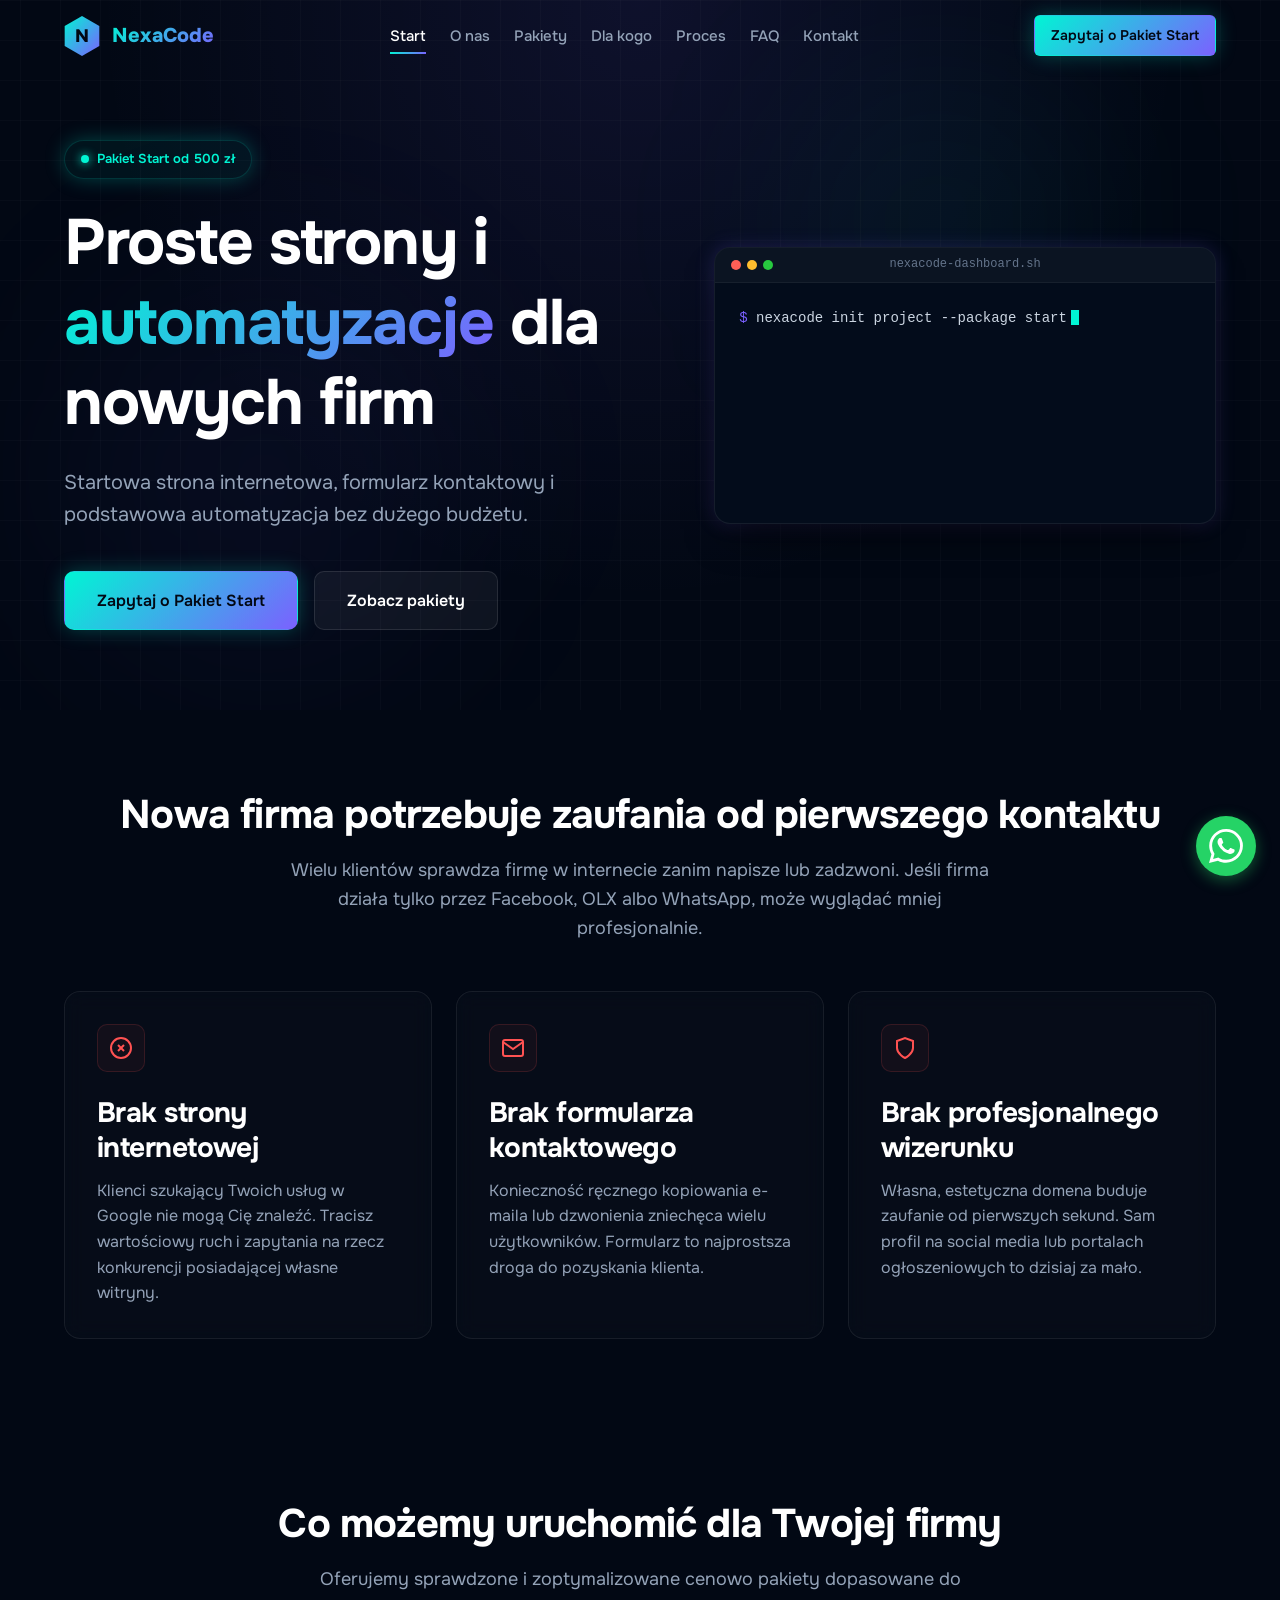
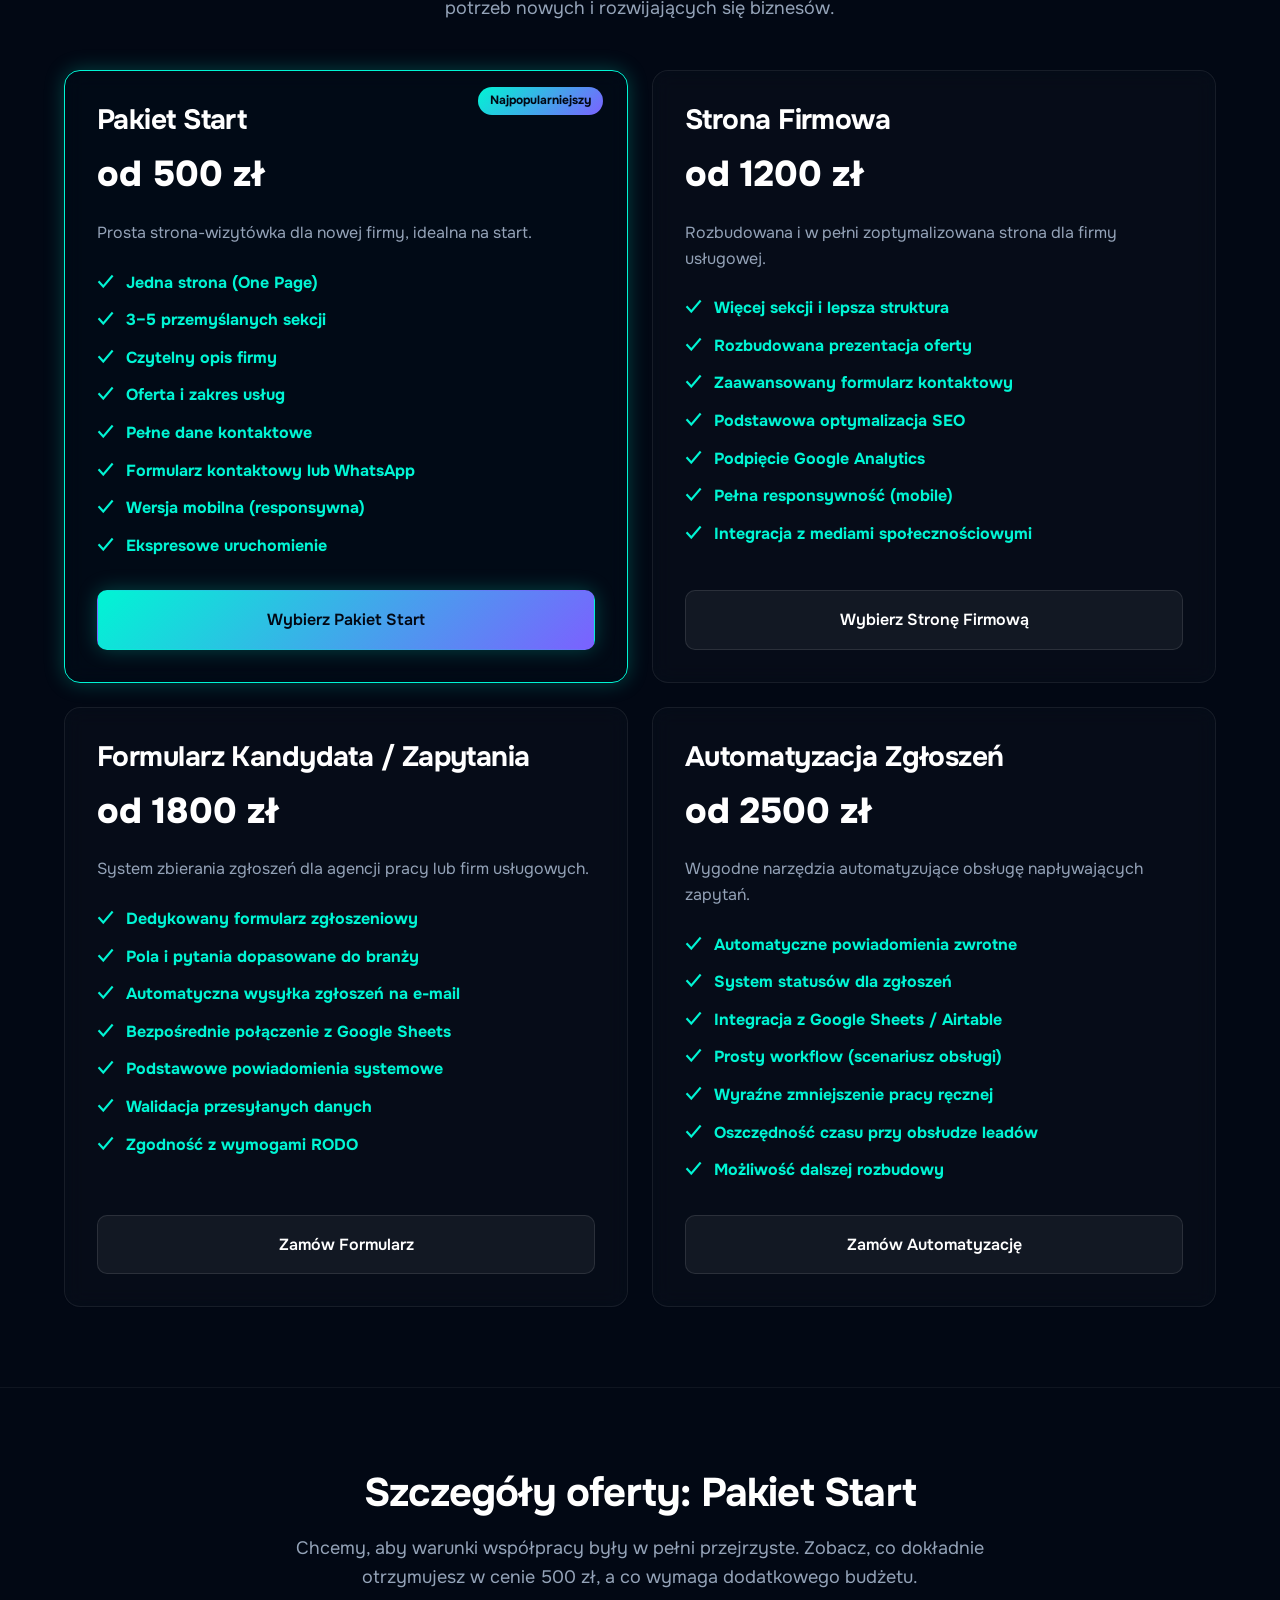
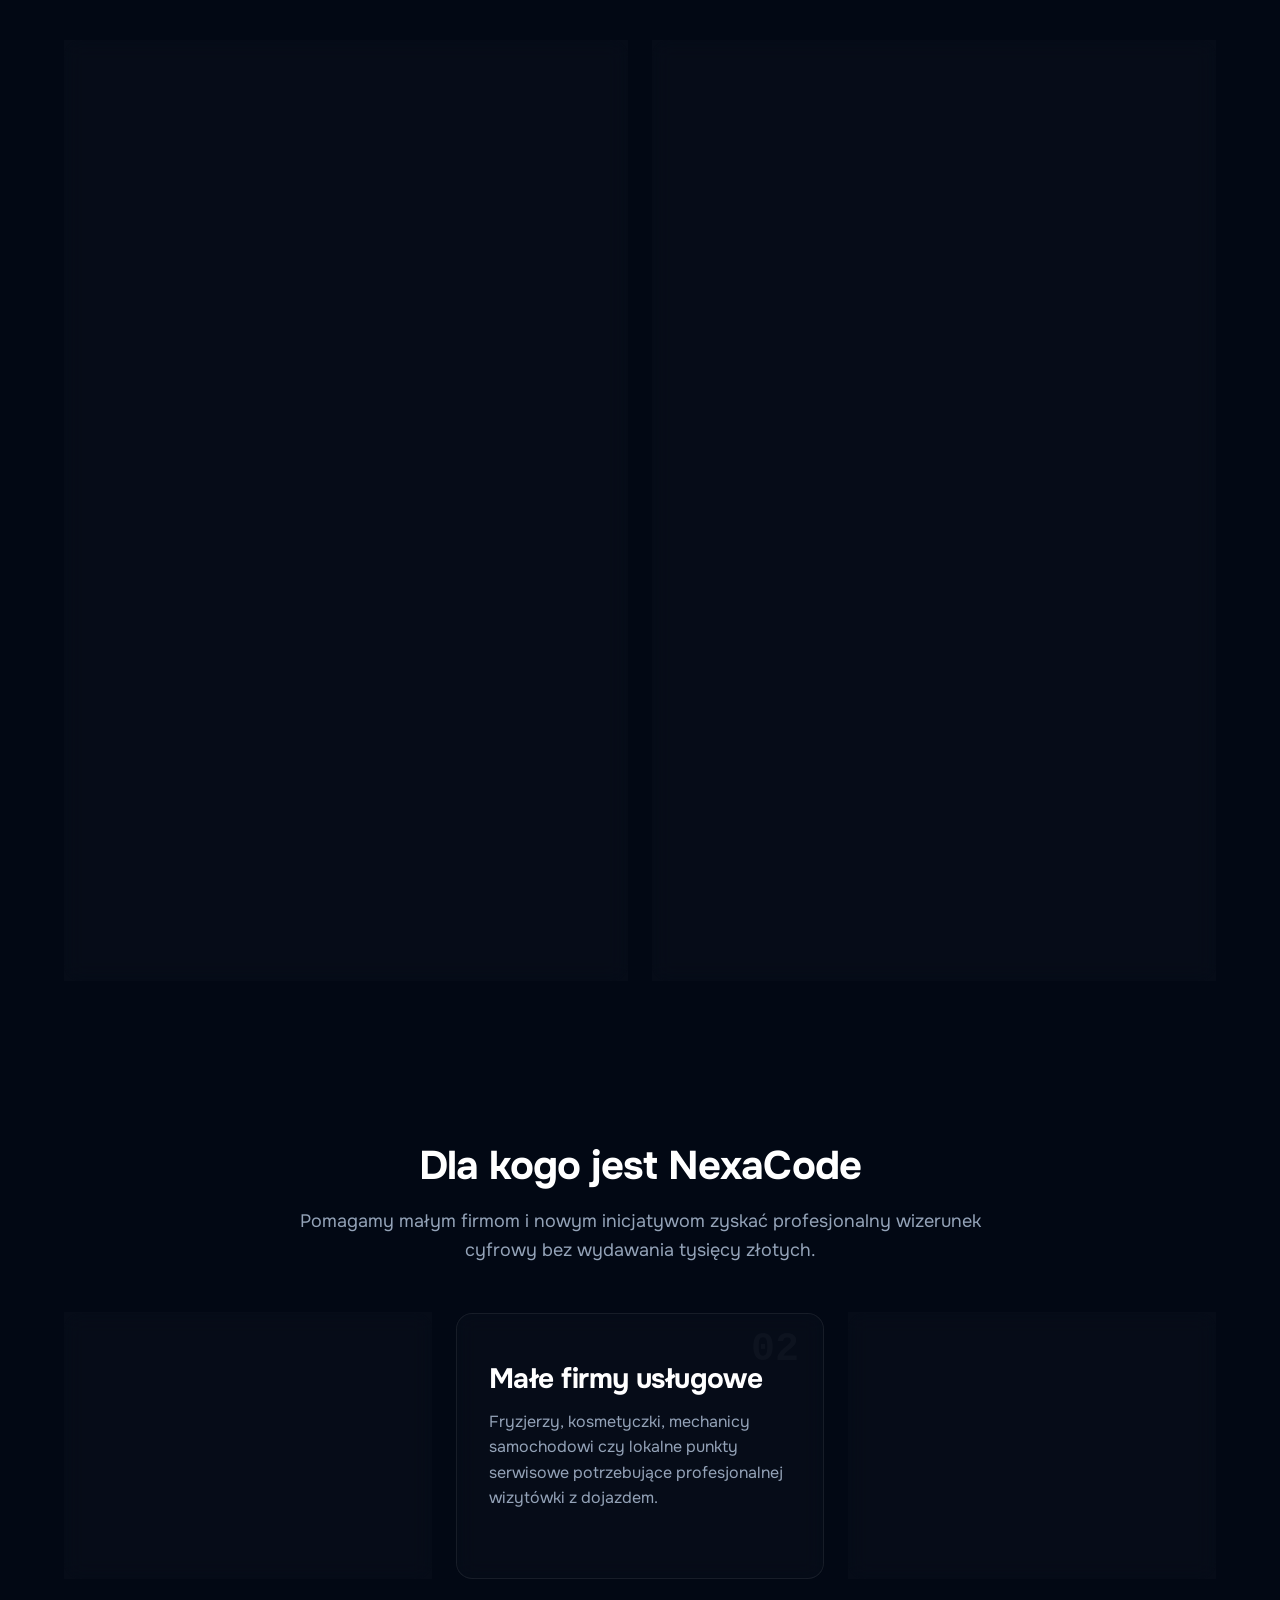
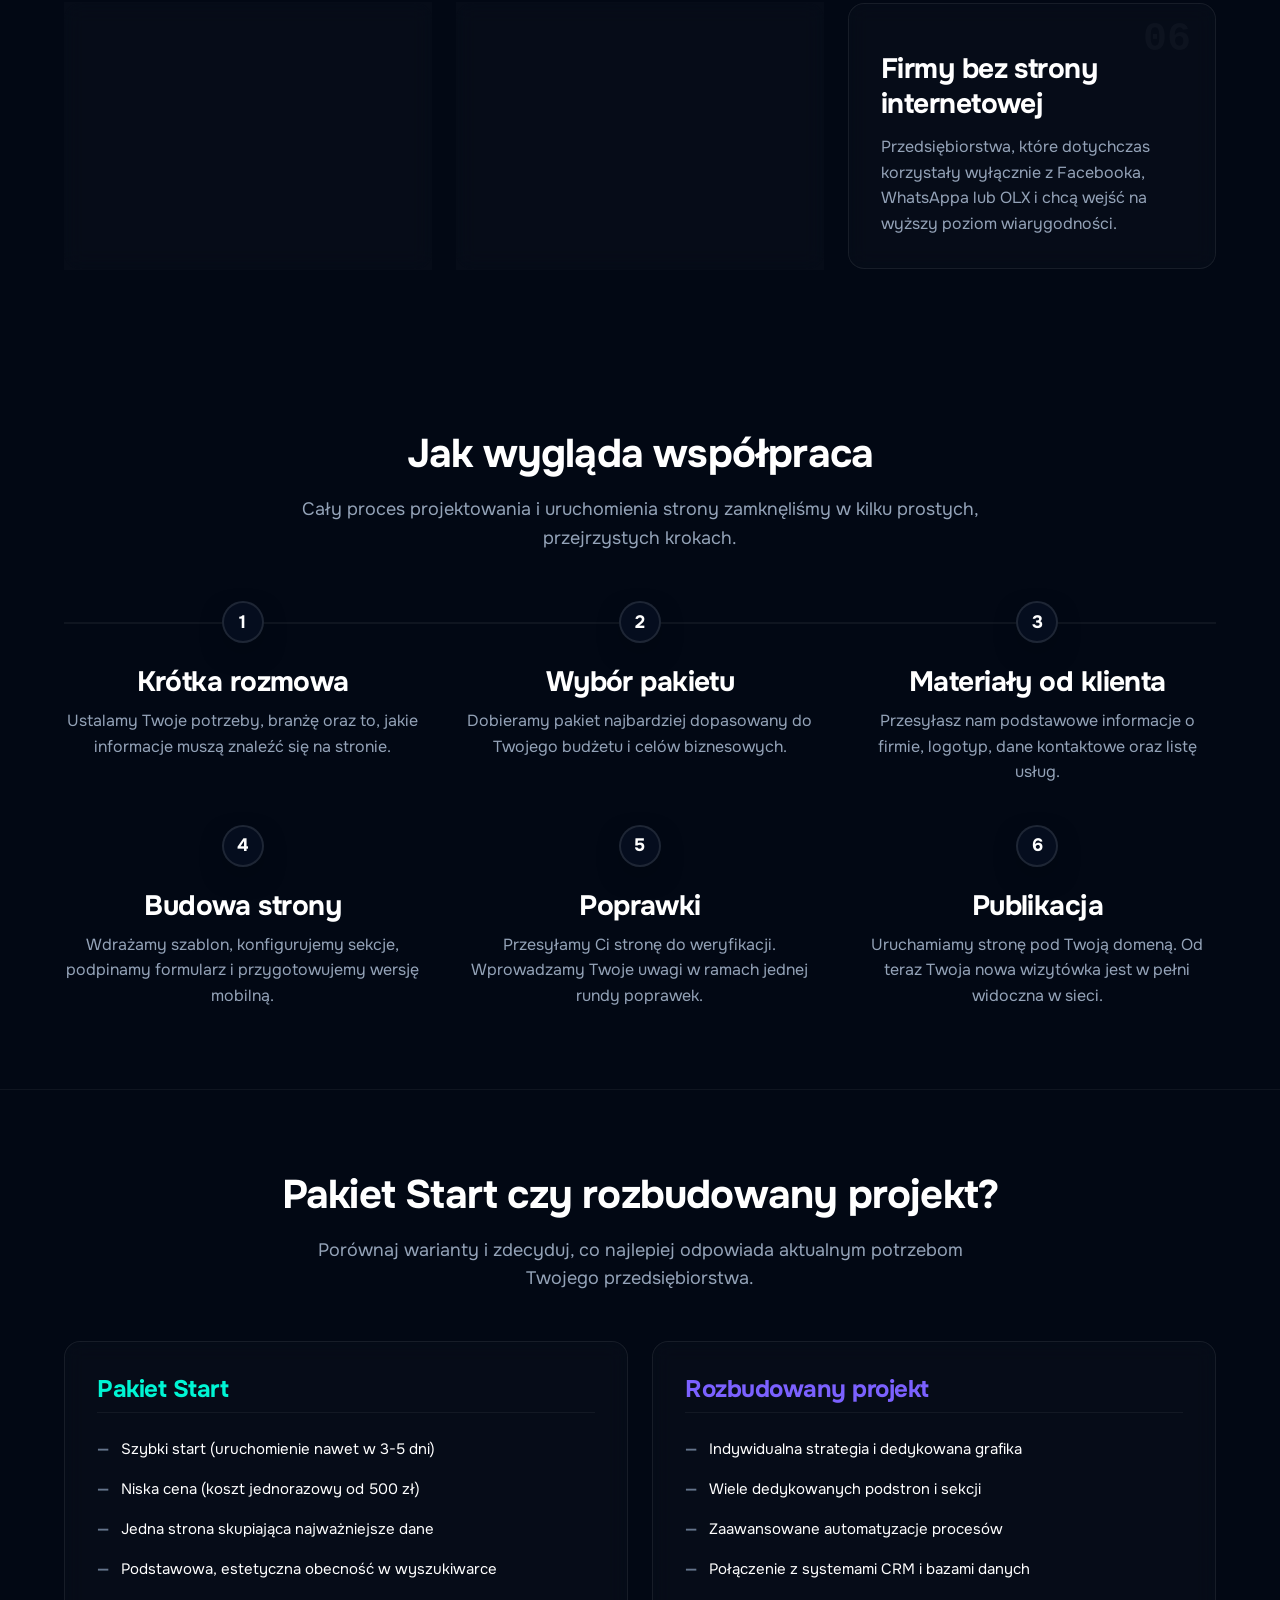
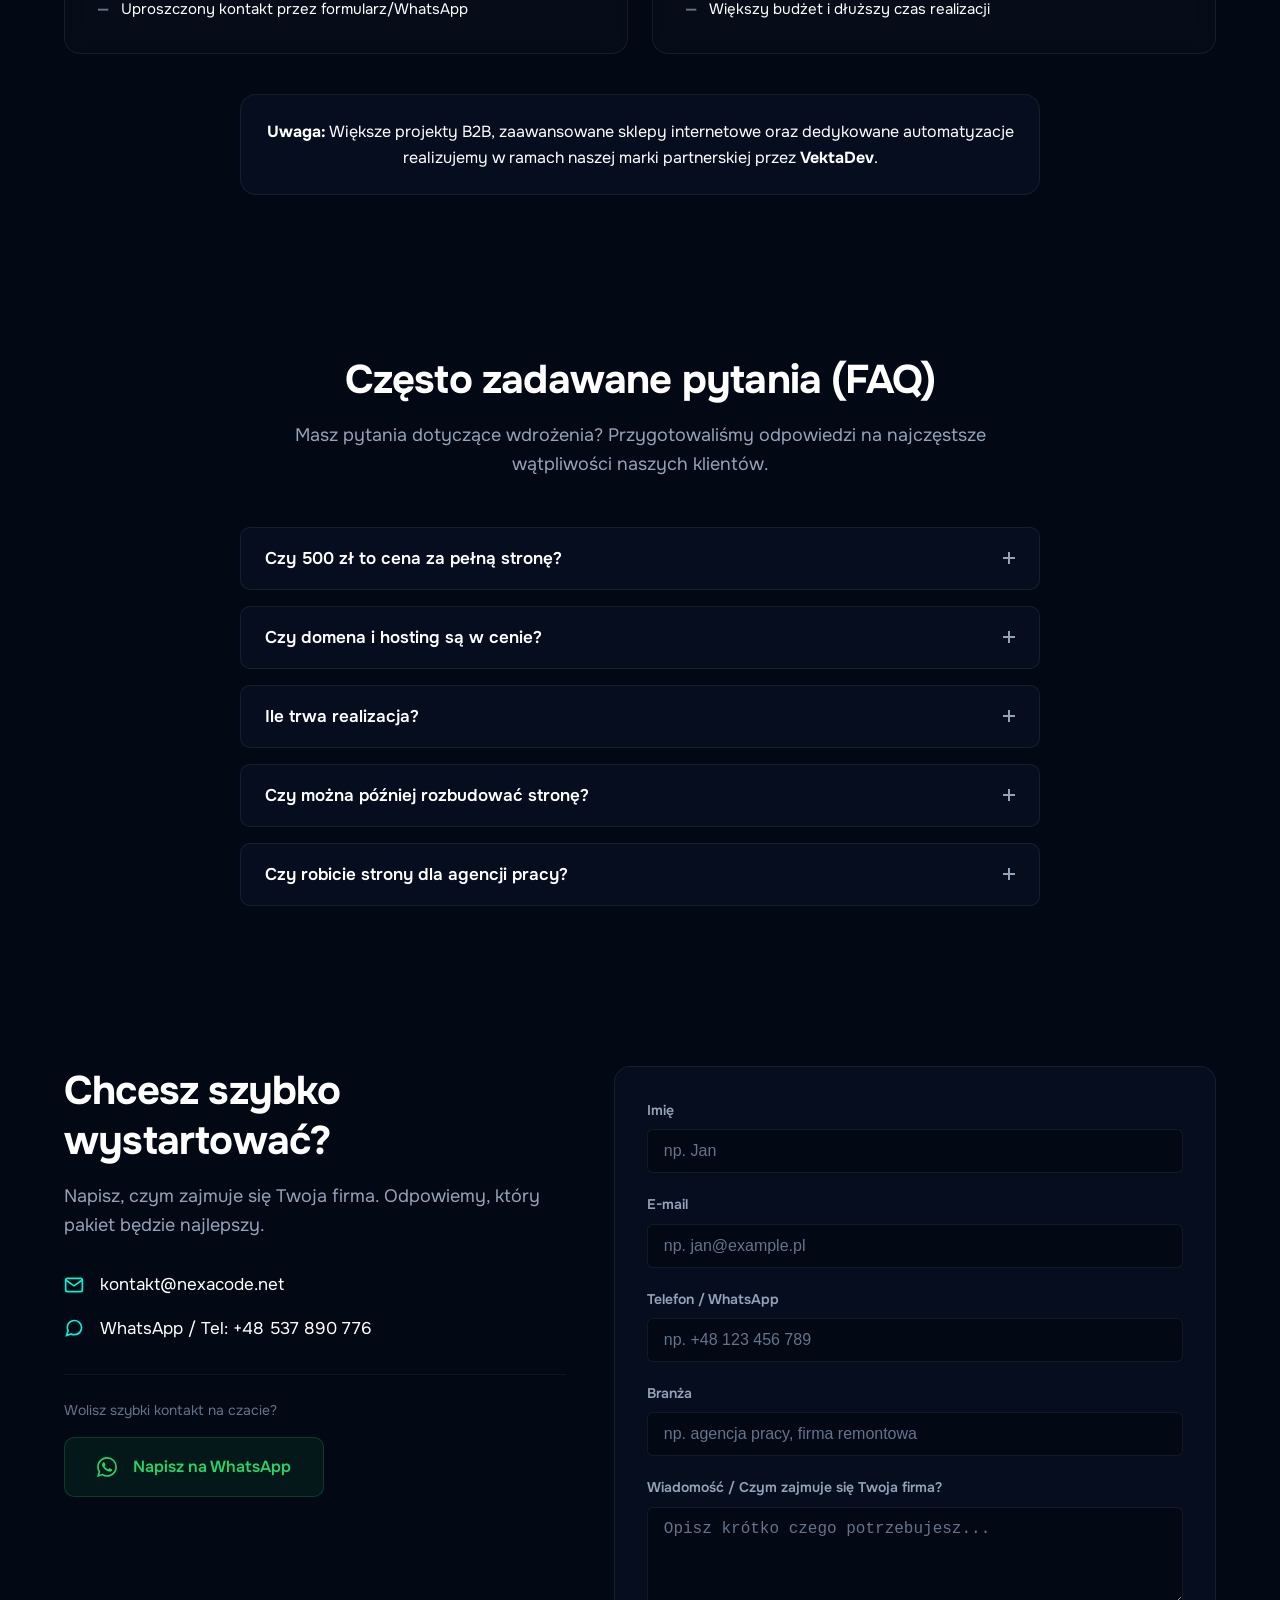
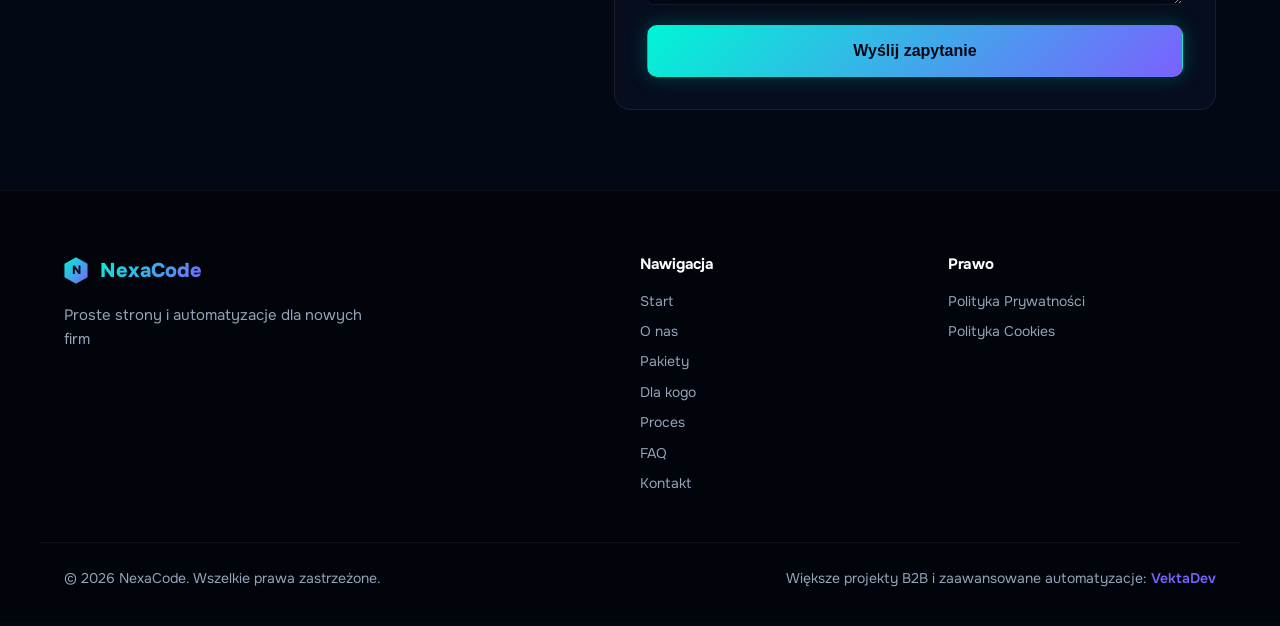
==== index.html @ 33cb2559 "Fix NexaCode landing page language and UI bugs" ====
<!DOCTYPE html>
<html lang="pl">

<head>
    <meta charset="UTF-8">
    <meta name="viewport" content="width=device-width, initial-scale=1.0">
    <title>NexaCode — proste strony i automatyzacje dla nowych firm</title>
    <meta name="description"
        content="Pakiet Start od 500 zł. Prosta strona internetowa, formularz kontaktowy i podstawowa automatyzacja dla nowych firm w Polsce. Zbuduj wizerunek online już dziś.">
    
    <!-- Open Graph Metadata -->
    <meta property="og:title" content="NexaCode — proste strony i automatyzacje dla nowych firm">
    <meta property="og:description" content="Pakiet Start od 500 zł. Prosta strona internetowa, formularz kontaktowy i podstawowa automatyzacja dla nowych firm w Polsce.">
    <meta property="og:type" content="website">
    <meta property="og:url" content="https://nexacode.net">
    
    <link rel="preconnect" href="https://fonts.googleapis.com">
    <link rel="preconnect" href="https://fonts.gstatic.com" crossorigin>
    <link href="https://fonts.googleapis.com/css2?family=Onest:wght@300;400;500;600;700;800&display=swap"
        rel="stylesheet">
    <link rel="stylesheet" href="styles.css">
</head>

<body>
    <!-- 1. Header -->
    <header class="header">
        <div class="container header-container">
            <a href="#start" class="logo">
                <svg class="logo-icon-svg" width="36" height="40" viewBox="0 0 36 40" fill="none">
                    <defs>
                        <linearGradient id="hexGradient" x1="0%" y1="0%" x2="100%" y2="100%">
                            <stop offset="0%" style="stop-color:#00F5D4" />
                            <stop offset="100%" style="stop-color:#7B61FF" />
                        </linearGradient>
                    </defs>
                    <path d="M18 0L35.3205 10V30L18 40L0.679492 30V10L18 0Z" fill="url(#hexGradient)" />
                    <text x="18" y="26" text-anchor="middle" fill="#020814" font-family="Onest, sans-serif"
                        font-size="18" font-weight="800">N</text>
                </svg>
                <span class="logo-text">NexaCode</span>
            </a>
            
            <nav class="nav" id="navMenu">
                <ul class="nav-list">
                    <li><a href="#start" class="nav-link active" data-i18n="nav-start">Start</a></li>
                    <li><a href="#problem" class="nav-link" data-i18n="nav-about">O nas</a></li>
                    <li><a href="#pakiety" class="nav-link" data-i18n="nav-pakiety">Pakiety</a></li>
                    <li><a href="#dla-kogo" class="nav-link" data-i18n="nav-target">Dla kogo</a></li>
                    <li><a href="#proces" class="nav-link" data-i18n="nav-proces">Proces</a></li>
                    <li><a href="#faq" class="nav-link" data-i18n="nav-faq">FAQ</a></li>
                    <li><a href="#kontakt" class="nav-link" data-i18n="nav-contact">Kontakt</a></li>
                </ul>
            </nav>
            
            <div class="header-actions">
                <a href="#kontakt" class="btn btn-sm btn-primary header-cta" data-i18n="header-cta">Zapytaj o Pakiet Start</a>
                <button class="mobile-menu-btn" aria-label="Otwórz menu" aria-expanded="false" aria-controls="navMenu">
                    <span></span>
                    <span></span>
                    <span></span>
                </button>
            </div>
        </div>
    </header>

    <main>
        <!-- 2. Hero Section -->
        <section id="start" class="hero">
            <div class="hero-bg">
                <div class="hero-gradient"></div>
                <div class="grid-pattern"></div>
                <div class="glow-orb glow-1"></div>
                <div class="glow-orb glow-2"></div>
            </div>
            <div class="container hero-container">
                <div class="hero-content">
                    <div class="hero-badge">
                        <span class="badge-dot"></span>
                        <span class="badge-text" data-i18n="hero-badge">Pakiet Start od 500 zł</span>
                    </div>
                    <h1 class="hero-title" data-i18n="hero-title">
                        Proste strony i <span class="gradient-text">automatyzacje</span> dla nowych firm
                    </h1>
                    <p class="hero-description" data-i18n="hero-description">
                        Startowa strona internetowa, formularz kontaktowy i podstawowa automatyzacja bez dużego budżetu.
                    </p>
                    <div class="hero-actions">
                        <a href="#kontakt" class="btn btn-primary" data-i18n="hero-cta-start">Zapytaj o Pakiet Start</a>
                        <a href="#pakiety" class="btn btn-secondary" data-i18n="hero-cta-pakiety">Zobacz pakiety</a>
                    </div>
                </div>
                
                <div class="hero-visual">
                    <div class="terminal-mockup">
                        <div class="terminal-header">
                            <div class="terminal-controls">
                                <span class="control close"></span>
                                <span class="control minimize"></span>
                                <span class="control expand"></span>
                            </div>
                            <span class="terminal-title">nexacode-dashboard.sh</span>
                        </div>
                        <div class="terminal-body font-mono">
                            <!-- Populated dynamically via JS translations -->
                        </div>
                    </div>
                </div>
            </div>
        </section>

        <!-- 3. Problem Section -->
        <section id="problem" class="section problem-section">
            <div class="container">
                <div class="section-header text-center">
                    <h2 class="section-title" data-i18n="problem-title">Nowa firma potrzebuje zaufania od pierwszego kontaktu</h2>
                    <p class="section-subtitle" data-i18n="problem-subtitle">
                        Wielu klientów sprawdza firmę w internecie zanim napisze lub zadzwoni. Jeśli firma działa tylko przez Facebook, OLX albo WhatsApp, może wyglądać mniej profesjonalnie.
                    </p>
                </div>
                
                <div class="grid grid-3">
                    <div class="card problem-card">
                        <div class="card-icon">
                            <svg width="24" height="24" viewBox="0 0 24 24" fill="none" stroke="currentColor" stroke-width="2">
                                <circle cx="12" cy="12" r="10"/>
                                <line x1="15" y1="9" x2="9" y2="15"/>
                                <line x1="9" y1="9" x2="15" y2="15"/>
                            </svg>
                        </div>
                        <h3 class="card-title" data-i18n="problem-c1-title">Brak strony internetowej</h3>
                        <p class="card-text" data-i18n="problem-c1-desc">
                            Klienci szukający Twoich usług w Google nie mogą Cię znaleźć. Tracisz wartościowy ruch i zapytania na rzecz konkurencji posiadającej własne witryny.
                        </p>
                    </div>

                    <div class="card problem-card">
                        <div class="card-icon">
                            <svg width="24" height="24" viewBox="0 0 24 24" fill="none" stroke="currentColor" stroke-width="2">
                                <path d="M4 4h16c1.1 0 2 .9 2 2v12c0 1.1-.9 2-2 2H4c-1.1 0-2-.9-2-2V6c0-1.1.9-2 2-2z"/>
                                <polyline points="22,6 12,13 2,6"/>
                            </svg>
                        </div>
                        <h3 class="card-title" data-i18n="problem-c2-title">Brak formularza kontaktowego</h3>
                        <p class="card-text" data-i18n="problem-c2-desc">
                            Konieczność ręcznego kopiowania e-maila lub dzwonienia zniechęca wielu użytkowników. Formularz to najprostsza droga do pozyskania klienta.
                        </p>
                    </div>

                    <div class="card problem-card">
                        <div class="card-icon">
                            <svg width="24" height="24" viewBox="0 0 24 24" fill="none" stroke="currentColor" stroke-width="2">
                                <path d="M12 22s8-4 8-10V5l-8-3-8 3v7c0 6 8 10 8 10z"/>
                            </svg>
                        </div>
                        <h3 class="card-title" data-i18n="problem-c3-title">Brak profesjonalnego wizerunku</h3>
                        <p class="card-text" data-i18n="problem-c3-desc">
                            Własna, estetyczna domena buduje zaufanie od pierwszych sekund. Sam profil na social media lub portalach ogłoszeniowych to dzisiaj za mało.
                        </p>
                    </div>
                </div>
            </div>
        </section>

        <!-- 4. Offer Section -->
        <section id="pakiety" class="section offer-section">
            <div class="container">
                <div class="section-header text-center">
                    <h2 class="section-title" data-i18n="offer-title">Co możemy uruchomić dla Twojej firmy</h2>
                    <p class="section-subtitle" data-i18n="offer-subtitle">
                        Oferujemy sprawdzone i zoptymalizowane cenowo pakiety dopasowane do potrzeb nowych i rozwijających się biznesów.
                    </p>
                </div>

                <div class="grid grid-2">
                    <!-- Pakiet Start -->
                    <div class="card offer-card featured">
                        <div class="offer-badge-glow" data-i18n="offer-p1-badge">Najpopularniejszy</div>
                        <div class="offer-header">
                            <h3 class="offer-title" data-i18n="offer-p1-title">Pakiet Start</h3>
                            <div class="offer-price" data-i18n="offer-p1-price">od 500 zł</div>
                            <p class="offer-description" data-i18n="offer-p1-desc">Prosta strona-wizytówka dla nowej firmy, idealna na start.</p>
                        </div>
                        <div class="offer-body">
                            <ul class="offer-features">
                                <li><span>✓</span> <span data-i18n="offer-p1-f1">Jedna strona (One Page)</span></li>
                                <li><span>✓</span> <span data-i18n="offer-p1-f2">3–5 przemyślanych sekcji</span></li>
                                <li><span>✓</span> <span data-i18n="offer-p1-f3">Czytelny opis firmy</span></li>
                                <li><span>✓</span> <span data-i18n="offer-p1-f4">Oferta i zakres usług</span></li>
                                <li><span>✓</span> <span data-i18n="offer-p1-f5">Pełne dane kontaktowe</span></li>
                                <li><span>✓</span> <span data-i18n="offer-p1-f6">Formularz kontaktowy lub WhatsApp</span></li>
                                <li><span>✓</span> <span data-i18n="offer-p1-f7">Wersja mobilna (responsywna)</span></li>
                                <li><span>✓</span> <span data-i18n="offer-p1-f8">Ekspresowe uruchomienie</span></li>
                            </ul>
                        </div>
                        <div class="offer-footer">
                            <a href="#kontakt" class="btn btn-block btn-primary" data-i18n="offer-p1-cta">Wybierz Pakiet Start</a>
                        </div>
                    </div>

                    <!-- Strona Firmowa -->
                    <div class="card offer-card">
                        <div class="offer-header">
                            <h3 class="offer-title" data-i18n="offer-p2-title">Strona Firmowa</h3>
                            <div class="offer-price" data-i18n="offer-p2-price">od 1200 zł</div>
                            <p class="offer-description" data-i18n="offer-p2-desc">Rozbudowana i w pełni zoptymalizowana strona dla firmy usługowej.</p>
                        </div>
                        <div class="offer-body">
                            <ul class="offer-features">
                                <li><span>✓</span> <span data-i18n="offer-p2-f1">Więcej sekcji i lepsza struktura</span></li>
                                <li><span>✓</span> <span data-i18n="offer-p2-f2">Rozbudowana prezentacja oferty</span></li>
                                <li><span>✓</span> <span data-i18n="offer-p2-f3">Zaawansowany formularz kontaktowy</span></li>
                                <li><span>✓</span> <span data-i18n="offer-p2-f4">Podstawowa optymalizacja SEO</span></li>
                                <li><span>✓</span> <span data-i18n="offer-p2-f5">Podpięcie Google Analytics</span></li>
                                <li><span>✓</span> <span data-i18n="offer-p2-f6">Pełna responsywność (mobile)</span></li>
                                <li><span>✓</span> <span data-i18n="offer-p2-f7">Integracja z mediami społecznościowymi</span></li>
                            </ul>
                        </div>
                        <div class="offer-footer">
                            <a href="#kontakt" class="btn btn-block btn-secondary" data-i18n="offer-p2-cta">Wybierz Stronę Firmową</a>
                        </div>
                    </div>

                    <!-- Formularz Kandydata -->
                    <div class="card offer-card">
                        <div class="offer-header">
                            <h3 class="offer-title" data-i18n="offer-p3-title">Formularz Kandydata / Zapytania</h3>
                            <div class="offer-price" data-i18n="offer-p3-price">od 1800 zł</div>
                            <p class="offer-description" data-i18n="offer-p3-desc">System zbierania zgłoszeń dla agencji pracy lub firm usługowych.</p>
                        </div>
                        <div class="offer-body">
                            <ul class="offer-features">
                                <li><span>✓</span> <span data-i18n="offer-p3-f1">Dedykowany formularz zgłoszeniowy</span></li>
                                <li><span>✓</span> <span data-i18n="offer-p3-f2">Pola i pytania dopasowane do branży</span></li>
                                <li><span>✓</span> <span data-i18n="offer-p3-f3">Automatyczna wysyłka zgłoszeń na e-mail</span></li>
                                <li><span>✓</span> <span data-i18n="offer-p3-f4">Bezpośrednie połączenie z Google Sheets</span></li>
                                <li><span>✓</span> <span data-i18n="offer-p3-f5">Podstawowe powiadomienia systemowe</span></li>
                                <li><span>✓</span> <span data-i18n="offer-p3-f6">Walidacja przesyłanych danych</span></li>
                                <li><span>✓</span> <span data-i18n="offer-p3-f7">Zgodność z wymogami RODO</span></li>
                            </ul>
                        </div>
                        <div class="offer-footer">
                            <a href="#kontakt" class="btn btn-block btn-secondary" data-i18n="offer-p3-cta">Zamów Formularz</a>
                        </div>
                    </div>

                    <!-- Automatyzacja Zgłoszeń -->
                    <div class="card offer-card">
                        <div class="offer-header">
                            <h3 class="offer-title" data-i18n="offer-p4-title">Automatyzacja Zgłoszeń</h3>
                            <div class="offer-price" data-i18n="offer-p4-price">od 2500 zł</div>
                            <p class="offer-description" data-i18n="offer-p4-desc">Wygodne narzędzia automatyzujące obsługę napływających zapytań.</p>
                        </div>
                        <div class="offer-body">
                            <ul class="offer-features">
                                <li><span>✓</span> <span data-i18n="offer-p4-f1">Automatyczne powiadomienia zwrotne</span></li>
                                <li><span>✓</span> <span data-i18n="offer-p4-f2">System statusów dla zgłoszeń</span></li>
                                <li><span>✓</span> <span data-i18n="offer-p4-f3">Integracja z Google Sheets / Airtable</span></li>
                                <li><span>✓</span> <span data-i18n="offer-p4-f4">Prosty workflow (scenariusz obsługi)</span></li>
                                <li><span>✓</span> <span data-i18n="offer-p4-f5">Wyraźne zmniejszenie pracy ręcznej</span></li>
                                <li><span>✓</span> <span data-i18n="offer-p4-f6">Oszczędność czasu przy obsłudze leadów</span></li>
                                <li><span>✓</span> <span data-i18n="offer-p4-f7">Możliwość dalszej rozbudowy</span></li>
                            </ul>
                        </div>
                        <div class="offer-footer">
                            <a href="#kontakt" class="btn btn-block btn-secondary" data-i18n="offer-p4-cta">Zamów Automatyzację</a>
                        </div>
                    </div>
                </div>
            </div>
        </section>

        <!-- 5 & 6. What Pakiet Start Includes & Excludes -->
        <section class="section border-top">
            <div class="container">
                <div class="section-header text-center">
                    <h2 class="section-title" data-i18n="scope-title">Szczegóły oferty: Pakiet Start</h2>
                    <p class="section-subtitle" data-i18n="scope-subtitle">Chcemy, aby warunki współpracy były w pełni przejrzyste. Zobacz, co dokładnie otrzymujesz w cenie 500 zł, a co wymaga dodatkowego budżetu.</p>
                </div>

                <div class="grid grid-2 scope-grid">
                    <!-- Inclusions -->
                    <div class="card scope-card scope-in">
                        <h3 class="scope-title" data-i18n="scope-in-title">Co zawiera Pakiet Start za 500 zł</h3>
                        <ul class="scope-list">
                            <li>
                                <span class="scope-icon">✓</span>
                                <div>
                                    <strong data-i18n="scope-in-f1-title">Jedna prosta strona</strong>
                                    <p data-i18n="scope-in-f1-desc">Estetyczna wizytówka skupiająca wszystkie informacje w jednym miejscu.</p>
                                </div>
                            </li>
                            <li>
                                <span class="scope-icon">✓</span>
                                <div>
                                    <strong data-i18n="scope-in-f2-title">Układ na gotowej strukturze</strong>
                                    <p data-i18n="scope-in-f2-desc">Szybkie wdrożenie oparte o sprawdzony, konwertujący szablon technologiczny.</p>
                                </div>
                            </li>
                            <li>
                                <span class="scope-icon">✓</span>
                                <div>
                                    <strong data-i18n="scope-in-f3-title">Podstawowy opis firmy</strong>
                                    <p data-i18n="scope-in-f3-desc">Krótka, czytelna sekcja przedstawiająca Twój biznes.</p>
                                </div>
                            </li>
                            <li>
                                <span class="scope-icon">✓</span>
                                <div>
                                    <strong data-i18n="scope-in-f4-title">Sekcja usług</strong>
                                    <p data-i18n="scope-in-f4-desc">Lista i krótki opis oferowanych przez Ciebie usług lub produktów.</p>
                                </div>
                            </li>
                            <li>
                                <span class="scope-icon">✓</span>
                                <div>
                                    <strong data-i18n="scope-in-f5-title">Formularz kontaktowy lub WhatsApp</strong>
                                    <p data-i18n="scope-in-f5-desc">Szybka możliwość kontaktu dla klientów bezpośrednio ze strony.</p>
                                </div>
                            </li>
                            <li>
                                <span class="scope-icon">✓</span>
                                <div>
                                    <strong data-i18n="scope-in-f6-title">Wersja mobilna</strong>
                                    <p data-i18n="scope-in-f6-desc">Pełna responsywność — strona działa idealnie na smartfonach i tabletach.</p>
                                </div>
                            </li>
                            <li>
                                <span class="scope-icon">✓</span>
                                <div>
                                    <strong data-i18n="scope-in-f7-title">1 runda poprawek</strong>
                                    <p data-i18n="scope-in-f7-desc">Czas na wprowadzenie Twoich uwag przed ostatecznym uruchomieniem strony.</p>
                                </div>
                            </li>
                        </ul>
                    </div>

                    <!-- Exclusions -->
                    <div class="card scope-card scope-out">
                        <h3 class="scope-title" data-i18n="scope-out-title">Czego nie obejmuje Pakiet Start</h3>
                        <ul class="scope-list">
                            <li>
                                <span class="scope-icon">✕</span>
                                <div>
                                    <strong data-i18n="scope-out-f1-title">Indywidualny projekt graficzny od zera</strong>
                                    <p data-i18n="scope-out-f1-desc">Pracujemy na gotowym szkielecie, co drastycznie obniża koszty wdrożenia.</p>
                                </div>
                            </li>
                            <li>
                                <span class="scope-icon">✕</span>
                                <div>
                                    <strong data-i18n="scope-out-f2-title">Wiele podstron</strong>
                                    <p data-i18n="scope-out-f2-desc">Wszelkie informacje znajdują się na jednej stronie głównej.</p>
                                </div>
                            </li>
                            <li>
                                <span class="scope-icon">✕</span>
                                <div>
                                    <strong data-i18n="scope-out-f3-title">Zaawansowane pozycjonowanie SEO</strong>
                                    <p data-i18n="scope-out-f3-desc">Optymalizujemy podstawowe tagi, ale nie prowadzimy długofalowej kampanii SEO.</p>
                                </div>
                            </li>
                            <li>
                                <span class="scope-icon">✕</span>
                                <div>
                                    <strong data-i18n="scope-out-f4-title">Pisanie tekstów (copywriting)</strong>
                                    <p data-i18n="scope-out-f4-desc">Treści i opisy usług dostarcza klient we własnym zakresie.</p>
                                </div>
                            </li>
                            <li>
                                <span class="scope-icon">✕</span>
                                <div>
                                    <strong data-i18n="scope-out-f5-title">Wdrożenie CRM i chatbotów AI</strong>
                                    <p data-i18n="scope-out-f5-desc">Nie łączymy strony z zewnętrznymi systemami zarządzania klientami.</p>
                                </div>
                            </li>
                            <li>
                                <span class="scope-icon">✕</span>
                                <div>
                                    <strong data-i18n="scope-out-f6-title">Automatyzacje</strong>
                                    <p data-i18n="scope-out-f6-desc">W cenie nie ma integracji z zewnętrznymi bazami i automatycznych przepływów.</p>
                                </div>
                            </li>
                            <li>
                                <span class="scope-icon">✕</span>
                                <div>
                                    <strong data-i18n="scope-out-f7-title">Domeny i hostingu</strong>
                                    <p data-i18n="scope-out-f7-desc">Koszty utrzymania serwera oraz rejestracji domeny opłacane są bezpośrednio u dostawców.</p>
                                </div>
                            </li>
                            <li>
                                <span class="scope-icon">✕</span>
                                <div>
                                    <strong data-i18n="scope-out-f8-title">Wielu rund poprawek</strong>
                                    <p data-i18n="scope-out-f8-desc">Wszelkie poprawki realizujemy w ramach jednej wspólnej sesji zmian.</p>
                                </div>
                            </li>
                        </ul>
                        <div class="scope-note" data-i18n="scope-disclaimer">
                            <strong>Ważna informacja:</strong> Jeśli potrzebujesz bardziej rozbudowanej strony B2B, indywidualnego projektu lub zaawansowanych automatyzacji, możemy przygotować osobną wycenę dopasowaną do Twoich wymagań.
                        </div>
                    </div>
                </div>
            </div>
        </section>

        <!-- 7. For Whom Section -->
        <section id="dla-kogo" class="section target-section">
            <div class="container">
                <div class="section-header text-center">
                    <h2 class="section-title" data-i18n="target-title">Dla kogo jest NexaCode</h2>
                    <p class="section-subtitle" data-i18n="target-subtitle">Pomagamy małym firmom i nowym inicjatywom zyskać profesjonalny wizerunek cyfrowy bez wydawania tysięcy złotych.</p>
                </div>

                <div class="grid grid-3">
                    <div class="card target-card">
                        <div class="target-num">01</div>
                        <h3 class="card-title" data-i18n="target-c1-title">Nowe agencje pracy</h3>
                        <p class="card-text" data-i18n="target-c1-desc">Potrzebujesz szybko zbierać zgłoszenia od kandydatów? Wdrożymy prosty formularz, który prześle dane bezpośrednio do Twojego arkusza.</p>
                    </div>
                    
                    <div class="card target-card">
                        <div class="target-num">02</div>
                        <h3 class="card-title" data-i18n="target-c2-title">Małe firmy usługowe</h3>
                        <p class="card-text" data-i18n="target-c2-desc">Fryzjerzy, kosmetyczki, mechanicy samochodowi czy lokalne punkty serwisowe potrzebujące profesjonalnej wizytówki z dojazdem.</p>
                    </div>

                    <div class="card target-card">
                        <div class="target-num">03</div>
                        <h3 class="card-title" data-i18n="target-c3-title">Firmy budowlane i montażowe</h3>
                        <p class="card-text" data-i18n="target-c3-desc">Ekipy remontowe, monterzy pomp ciepła czy klimatyzacji, którzy chcą pokazać zakres usług i ułatwić kontakt telefoniczny.</p>
                    </div>

                    <div class="card target-card">
                        <div class="target-num">04</div>
                        <h3 class="card-title" data-i18n="target-c4-title">Firmy sprzątające</h3>
                        <p class="card-text" data-i18n="target-c4-desc">Szybka strona z cennikiem usług dla klientów indywidualnych oraz firm, wraz z formularzem bezpłatnej wyceny.</p>
                    </div>

                    <div class="card target-card">
                        <div class="target-num">05</div>
                        <h3 class="card-title" data-i18n="target-c5-title">Freelancerzy i JDG</h3>
                        <p class="card-text" data-i18n="target-c5-desc">Fotografowie, trenerzy personalni, konsultanci. Każdy, kto potrzebuje własnego miejsca w sieci zamiast linku do profilu social media.</p>
                    </div>

                    <div class="card target-card">
                        <div class="target-num">06</div>
                        <h3 class="card-title" data-i18n="target-c6-title">Firmy bez strony internetowej</h3>
                        <p class="card-text" data-i18n="target-c6-desc">Przedsiębiorstwa, które dotychczas korzystały wyłącznie z Facebooka, WhatsAppa lub OLX i chcą wejść na wyższy poziom wiarygodności.</p>
                    </div>
                </div>
            </div>
        </section>

        <!-- 8. Process Section -->
        <section id="proces" class="section process-section">
            <div class="container">
                <div class="section-header text-center">
                    <h2 class="section-title" data-i18n="process-title">Jak wygląda współpraca</h2>
                    <p class="section-subtitle" data-i18n="process-subtitle">Cały proces projektowania i uruchomienia strony zamknęliśmy w kilku prostych, przejrzystych krokach.</p>
                </div>

                <div class="process-timeline">
                    <div class="process-step">
                        <div class="process-icon">1</div>
                        <h3 class="process-step-title" data-i18n="process-s1-title">Krótka rozmowa</h3>
                        <p class="process-step-text" data-i18n="process-s1-desc">Ustalamy Twoje potrzeby, branżę oraz to, jakie informacje muszą znaleźć się na stronie.</p>
                    </div>

                    <div class="process-step">
                        <div class="process-icon">2</div>
                        <h3 class="process-step-title" data-i18n="process-s2-title">Wybór pakietu</h3>
                        <p class="process-step-text" data-i18n="process-s2-desc">Dobieramy pakiet najbardziej dopasowany do Twojego budżetu i celów biznesowych.</p>
                    </div>

                    <div class="process-step">
                        <div class="process-icon">3</div>
                        <h3 class="process-step-title" data-i18n="process-s3-title">Materiały od klienta</h3>
                        <p class="process-step-text" data-i18n="process-s3-desc">Przesyłasz nam podstawowe informacje o firmie, logotyp, dane kontaktowe oraz listę usług.</p>
                    </div>

                    <div class="process-step">
                        <div class="process-icon">4</div>
                        <h3 class="process-step-title" data-i18n="process-s4-title">Budowa strony</h3>
                        <p class="process-step-text" data-i18n="process-s4-desc">Wdrażamy szablon, konfigurujemy sekcje, podpinamy formularz i przygotowujemy wersję mobilną.</p>
                    </div>

                    <div class="process-step">
                        <div class="process-icon">5</div>
                        <h3 class="process-step-title" data-i18n="process-s5-title">Poprawki</h3>
                        <p class="process-step-text" data-i18n="process-s5-desc">Przesyłamy Ci stronę do weryfikacji. Wprowadzamy Twoje uwagi w ramach jednej rundy poprawek.</p>
                    </div>

                    <div class="process-step">
                        <div class="process-icon">6</div>
                        <h3 class="process-step-title" data-i18n="process-s6-title">Publikacja</h3>
                        <p class="process-step-text" data-i18n="process-s6-desc">Uruchamiamy stronę pod Twoją domeną. Od teraz Twoja nowa wizytówka jest w pełni widoczna w sieci.</p>
                    </div>
                </div>
            </div>
        </section>

        <!-- 9. Comparison Section -->
        <section class="section border-top">
            <div class="container">
                <div class="section-header text-center">
                    <h2 class="section-title" data-i18n="comparison-title">Pakiet Start czy rozbudowany projekt?</h2>
                    <p class="section-subtitle" data-i18n="comparison-subtitle">Porównaj warianty i zdecyduj, co najlepiej odpowiada aktualnym potrzebom Twojego przedsiębiorstwa.</p>
                </div>

                <div class="grid grid-2 comparison-grid">
                    <div class="card comparison-card">
                        <h3 class="comparison-title text-teal" data-i18n="comparison-c1-title">Pakiet Start</h3>
                        <ul class="comparison-list">
                            <li data-i18n="comparison-c1-f1">Szybki start (uruchomienie nawet w 3-5 dni)</li>
                            <li data-i18n="comparison-c1-f2">Niska cena (koszt jednorazowy od 500 zł)</li>
                            <li data-i18n="comparison-c1-f3">Jedna strona skupiająca najważniejsze dane</li>
                            <li data-i18n="comparison-c1-f4">Podstawowa, estetyczna obecność w wyszukiwarce</li>
                            <li data-i18n="comparison-c1-f5">Uproszczony kontakt przez formularz/WhatsApp</li>
                        </ul>
                    </div>

                    <div class="card comparison-card">
                        <h3 class="comparison-title text-purple" data-i18n="comparison-c2-title">Rozbudowany projekt</h3>
                        <ul class="comparison-list">
                            <li data-i18n="comparison-c2-f1">Indywidualna strategia i dedykowana grafika</li>
                            <li data-i18n="comparison-c2-f2">Wiele dedykowanych podstron i sekcji</li>
                            <li data-i18n="comparison-c2-f3">Zaawansowane automatyzacje procesów</li>
                            <li data-i18n="comparison-c2-f4">Połączenie z systemami CRM i bazami danych</li>
                            <li data-i18n="comparison-c2-f5">Większy budżet i dłuższy czas realizacji</li>
                        </ul>
                    </div>
                </div>

                <div class="comparison-note text-center" data-i18n="comparison-note">
                    <p><strong>Uwaga:</strong> Większe projekty B2B, zaawansowane sklepy internetowe oraz dedykowane automatyzacje realizujemy w ramach naszej marki partnerskiej przez <strong>VektaDev</strong>.</p>
                </div>
            </div>
        </section>

        <!-- 10. FAQ Section -->
        <section id="faq" class="section faq-section">
            <div class="container">
                <div class="section-header text-center">
                    <h2 class="section-title" data-i18n="faq-title">Często zadawane pytania (FAQ)</h2>
                    <p class="section-subtitle" data-i18n="faq-subtitle">Masz pytania dotyczące wdrożenia? Przygotowaliśmy odpowiedzi na najczęstsze wątpliwości naszych klientów.</p>
                </div>

                <div class="faq-accordion">
                    <div class="faq-item">
                        <button class="faq-question">
                            <span data-i18n="faq-q1">Czy 500 zł to cena za pełną stronę?</span>
                            <span class="faq-icon"></span>
                        </button>
                        <div class="faq-answer">
                            <p data-i18n="faq-a1">Nie. To cena za podstawowy pakiet startowy: prostą jedną stronę na gotowej strukturze.</p>
                        </div>
                    </div>

                    <div class="faq-item">
                        <button class="faq-question">
                            <span data-i18n="faq-q2">Czy domena i hosting są w cenie?</span>
                            <span class="faq-icon"></span>
                        </button>
                        <div class="faq-answer">
                            <p data-i18n="faq-a2">Nie, domena i hosting są rozliczane osobno lub klient może użyć własnego konta.</p>
                        </div>
                    </div>

                    <div class="faq-item">
                        <button class="faq-question">
                            <span data-i18n="faq-q3">Ile trwa realizacja?</span>
                            <span class="faq-icon"></span>
                        </button>
                        <div class="faq-answer">
                            <p data-i18n="faq-a3">Najprostszy wariant zwykle 3–5 dni roboczych po otrzymaniu materiałów.</p>
                        </div>
                    </div>

                    <div class="faq-item">
                        <button class="faq-question">
                            <span data-i18n="faq-q4">Czy można później rozbudować stronę?</span>
                            <span class="faq-icon"></span>
                        </button>
                        <div class="faq-answer">
                            <p data-i18n="faq-a4">Tak, stronę można później rozbudować o kolejne sekcje, formularze, automatyzacje lub AI.</p>
                        </div>
                    </div>

                    <div class="faq-item">
                        <button class="faq-question">
                            <span data-i18n="faq-q5">Czy robicie strony dla agencji pracy?</span>
                            <span class="faq-icon"></span>
                        </button>
                        <div class="faq-answer">
                            <p data-i18n="faq-a5">Tak, możemy przygotować stronę z opisem agencji, ofertą dla pracodawców, sekcją dla kandydatów i formularzem zgłoszeniowym.</p>
                        </div>
                    </div>
                </div>
            </div>
        </section>

        <!-- 11. Contact Section -->
        <section id="kontakt" class="section contact-section">
            <div class="container contact-container">
                <div class="contact-info-block">
                    <h2 class="section-title" data-i18n="contact-title">Chcesz szybko wystartować?</h2>
                    <p class="contact-text" data-i18n="contact-subtitle">
                        Napisz, czym zajmuje się Twoja firma. Odpowiemy, który pakiet będzie najlepszy.
                    </p>
                    <div class="contact-methods">
                        <div class="contact-method-item">
                            <svg width="20" height="20" viewBox="0 0 24 24" fill="none" stroke="currentColor" stroke-width="2">
                                <path d="M4 4h16c1.1 0 2 .9 2 2v12c0 1.1-.9 2-2 2H4c-1.1 0-2-.9-2-2V6c0-1.1.9-2 2-2z"/>
                                <polyline points="22,6 12,13 2,6"/>
                            </svg>
                            <span>kontakt@nexacode.net</span>
                        </div>
                        <div class="contact-method-item">
                            <svg width="20" height="20" viewBox="0 0 24 24" fill="none" stroke="currentColor" stroke-width="2">
                                <path d="M21 11.5a8.38 8.38 0 0 1-.9 3.8 8.5 8.5 0 0 1-7.6 4.7 8.38 8.38 0 0 1-3.8-.9L3 21l1.9-5.7a8.38 8.38 0 0 1-.9-3.8 8.5 8.5 0 0 1 4.7-7.6 8.38 8.38 0 0 1 3.8-.9h.5a8.48 8.48 0 0 1 8 8v.5z"/>
                            </svg>
                            <span>WhatsApp / Tel: +48 537 890 776</span>
                        </div>
                    </div>
                    
                    <div class="contact-whatsapp-block">
                        <p class="whatsapp-label">Wolisz szybki kontakt na czacie?</p>
                        <a href="https://wa.me/48537890776" target="_blank" rel="noopener noreferrer" class="btn whatsapp-btn">
                            <svg width="20" height="20" viewBox="0 0 24 24" fill="currentColor" style="margin-right: 8px;">
                                <path d="M17.472 14.382c-.297-.149-1.758-.867-2.03-.967-.273-.099-.471-.148-.67.15-.197.297-.767.966-.94 1.164-.173.199-.347.223-.644.075-.297-.15-1.255-.463-2.39-1.475-.883-.788-1.48-1.761-1.653-2.059-.173-.297-.018-.458.13-.606.134-.133.298-.347.446-.52.149-.174.198-.298.298-.497.099-.198.05-.371-.025-.52-.075-.149-.669-1.612-.916-2.207-.242-.579-.487-.5-.669-.51-.173-.008-.371-.01-.57-.01-.198 0-.52.074-.792.372-.272.297-1.04 1.016-1.04 2.479 0 1.462 1.065 2.875 1.213 3.074.149.198 2.096 3.2 5.077 4.487.709.306 1.262.489 1.694.625.712.227 1.36.195 1.871.118.571-.085 1.758-.719 2.006-1.413.248-.694.248-1.289.173-1.413-.074-.124-.272-.198-.57-.347m-5.421 7.403h-.004a9.87 9.87 0 01-5.031-1.378l-.361-.214-3.741.982.998-3.648-.235-.374a9.86 9.86 0 01-1.51-5.26c.001-5.45 4.436-9.884 9.888-9.884 2.64 0 5.122 1.03 6.988 2.898a9.825 9.825 0 012.893 6.994c-.003 5.45-4.437 9.884-9.885 9.884m8.413-18.297A11.815 11.815 0 0012.05 0C5.495 0 .16 5.335.157 11.892c0 2.096.547 4.142 1.588 5.945L0 24l6.335-1.662c1.746.953 3.71 1.455 5.703 1.456h.004c6.554 0 11.89-5.335 11.893-11.893a11.821 11.821 0 00-3.48-8.413z"/>
                            </svg>
                            Napisz na WhatsApp
                        </a>
                    </div>
                </div>

                <div class="contact-form-block card">
                    <form id="contactForm" class="contact-form">
                        <div class="form-group">
                            <label for="name" data-i18n="form-label-name">Imię</label>
                            <input type="text" id="name" name="name" required data-i18n-placeholder="form-placeholder-name" placeholder="np. Jan">
                        </div>

                        <div class="form-group">
                            <label for="email" data-i18n="form-label-email">E-mail</label>
                            <input type="email" id="email" name="email" required data-i18n-placeholder="form-placeholder-email" placeholder="np. jan@example.pl">
                        </div>

                        <div class="form-group">
                            <label for="phone" data-i18n="form-label-phone">Telefon / WhatsApp</label>
                            <input type="tel" id="phone" name="phone" required data-i18n-placeholder="form-placeholder-phone" placeholder="np. +48 123 456 789">
                        </div>

                        <div class="form-group">
                            <label for="industry" data-i18n="form-label-industry">Branża</label>
                            <input type="text" id="industry" name="industry" required data-i18n-placeholder="form-placeholder-industry" placeholder="np. agencja pracy, firma remontowa">
                        </div>

                        <div class="form-group">
                            <label for="message" data-i18n="form-label-message">Wiadomość / Czym zajmuje się Twoja firma?</label>
                            <textarea id="message" name="message" rows="4" required data-i18n-placeholder="form-placeholder-message" placeholder="Opisz krótko czego potrzebujesz..."></textarea>
                        </div>

                        <button type="submit" class="btn btn-primary btn-block" data-i18n="form-submit">Wyślij zapytanie</button>
                    </form>
                </div>
            </div>
        </section>
    </main>

    <!-- 12. Footer -->
    <footer class="footer">
        <div class="container footer-container">
            <div class="footer-info">
                <a href="#start" class="logo">
                    <svg class="logo-icon-svg" width="24" height="27" viewBox="0 0 36 40" fill="none">
                        <path d="M18 0L35.3205 10V30L18 40L0.679492 30V10L18 0Z" fill="url(#hexGradient)" />
                        <text x="18" y="26" text-anchor="middle" fill="#020814" font-family="Onest, sans-serif"
                            font-size="18" font-weight="800">N</text>
                    </svg>
                    <span class="logo-text">NexaCode</span>
                </a>
                <p class="footer-tagline" data-i18n="footer-tagline">Proste strony i automatyzacje dla nowych firm</p>
            </div>
            
            <div class="footer-links">
                <h4 data-i18n="footer-h-nav">Nawigacja</h4>
                <ul>
                    <li><a href="#start" data-i18n="nav-start">Start</a></li>
                    <li><a href="#problem" data-i18n="nav-about">O nas</a></li>
                    <li><a href="#pakiety" data-i18n="nav-pakiety">Pakiety</a></li>
                    <li><a href="#dla-kogo" data-i18n="nav-target">Dla kogo</a></li>
                    <li><a href="#proces" data-i18n="nav-proces">Proces</a></li>
                    <li><a href="#faq" data-i18n="nav-faq">FAQ</a></li>
                    <li><a href="#kontakt" data-i18n="nav-contact">Kontakt</a></li>
                </ul>
            </div>

            <div class="footer-links">
                <h4 data-i18n="footer-h-legal">Prawo</h4>
                <ul>
                    <li><a href="privacy-policy.html" data-i18n="footer-legal-privacy">Polityka Prywatności</a></li>
                    <li><a href="cookies-policy.html" data-i18n="footer-legal-cookies">Polityka Cookies</a></li>
                </ul>
            </div>
        </div>
        
        <div class="container footer-bottom">
            <p data-i18n="footer-copyright">&copy; 2026 NexaCode. Wszelkie prawa zastrzeżone.</p>
            <p class="footer-dev-note" data-i18n="footer-dev-note">Większe projekty B2B i zaawansowane automatyzacje: <a href="https://vektadev.com" target="_blank" rel="noopener noreferrer">VektaDev</a></p>
        </div>
    </footer>

    <!-- Floating WhatsApp Action Button in Bottom-Right -->
    <a href="https://wa.me/48537890776" target="_blank" rel="noopener noreferrer" class="whatsapp-floating-btn" aria-label="Napisz do nas na WhatsApp">
        <svg width="34" height="34" viewBox="0 0 24 24" fill="currentColor">
            <path d="M17.472 14.382c-.297-.149-1.758-.867-2.03-.967-.273-.099-.471-.148-.67.15-.197.297-.767.966-.94 1.164-.173.199-.347.223-.644.075-.297-.15-1.255-.463-2.39-1.475-.883-.788-1.48-1.761-1.653-2.059-.173-.297-.018-.458.13-.606.134-.133.298-.347.446-.52.149-.174.198-.298.298-.497.099-.198.05-.371-.025-.52-.075-.149-.669-1.612-.916-2.207-.242-.579-.487-.5-.669-.51-.173-.008-.371-.01-.57-.01-.198 0-.52.074-.792.372-.272.297-1.04 1.016-1.04 2.479 0 1.462 1.065 2.875 1.213 3.074.149.198 2.096 3.2 5.077 4.487.709.306 1.262.489 1.694.625.712.227 1.36.195 1.871.118.571-.085 1.758-.719 2.006-1.413.248-.694.248-1.289.173-1.413-.074-.124-.272-.198-.57-.347m-5.421 7.403h-.004a9.87 9.87 0 01-5.031-1.378l-.361-.214-3.741.982.998-3.648-.235-.374a9.86 9.86 0 01-1.51-5.26c.001-5.45 4.436-9.884 9.888-9.884 2.64 0 5.122 1.03 6.988 2.898a9.825 9.825 0 012.893 6.994c-.003 5.45-4.437 9.884-9.885 9.884m8.413-18.297A11.815 11.815 0 0012.05 0C5.495 0 .16 5.335.157 11.892c0 2.096.547 4.142 1.588 5.945L0 24l6.335-1.662c1.746.953 3.71 1.455 5.703 1.456h.004c6.554 0 11.89-5.335 11.893-11.893a11.821 11.821 0 00-3.48-8.413z"/>
        </svg>
    </a>

    <script src="translations.js"></script>
    <script src="script.js"></script>
</body>

</html>
---- styles.css ----
/* ==========================================
   NexaCode - Modern Dark Tech Landing Page CSS
   ========================================== */

/* ===== 1. CSS Variables & Design Tokens ===== */
:root {
    /* Colors */
    --color-bg-primary: #020814;
    --color-bg-secondary: #050d1e;
    --color-bg-tertiary: #0a142c;
    --color-card-bg: rgba(255, 255, 255, 0.02);
    --color-card-border: rgba(255, 255, 255, 0.07);
    --color-card-hover-border: rgba(0, 245, 212, 0.3);
    
    --color-text-primary: #ffffff;
    --color-text-secondary: #94a3b8;
    --color-text-muted: #64748b;
    
    --color-accent-teal: #00f5d4;
    --color-accent-purple: #7b61ff;
    --color-accent-red: #ff5252;
    
    /* Gradients */
    --gradient-primary: linear-gradient(135deg, #00f5d4 0%, #7b61ff 100%);
    --gradient-glow: radial-gradient(circle, rgba(0, 245, 212, 0.15) 0%, transparent 60%);
    --gradient-glow-purple: radial-gradient(circle, rgba(123, 97, 255, 0.12) 0%, transparent 60%);
    
    /* Typography */
    --font-sans: 'Onest', -apple-system, BlinkMacSystemFont, "Segoe UI", Roboto, Helvetica, Arial, sans-serif;
    --font-mono: ui-monospace, SFMono-Regular, Menlo, Monaco, Consolas, "Liberation Mono", "Courier New", monospace;
    
    /* Spacing Grid (8-point system) */
    --space-1: 4px;
    --space-2: 8px;
    --space-3: 12px;
    --space-4: 16px;
    --space-5: 20px;
    --space-6: 24px;
    --space-8: 32px;
    --space-10: 40px;
    --space-12: 48px;
    --space-16: 64px;
    --space-20: 80px;
    --space-24: 96px;
    
    /* Border Radius */
    --radius-sm: 6px;
    --radius-md: 10px;
    --radius-lg: 16px;
    --radius-xl: 24px;
    --radius-full: 9999px;
    
    /* Shadows */
    --shadow-neon-teal: 0 0 20px rgba(0, 245, 212, 0.25);
    --shadow-neon-purple: 0 0 20px rgba(123, 97, 255, 0.2);
    --shadow-card: 0 10px 30px -10px rgba(0, 0, 0, 0.5);
    
    /* Transitions */
    --transition-fast: 0.15s ease;
    --transition-normal: 0.25s ease;
    --transition-slow: 0.4s ease;
}

/* ===== 2. Reset & Base Styles ===== */
*, *::before, *::after {
    box-sizing: border-box;
    margin: 0;
    padding: 0;
}

html {
    scroll-behavior: smooth;
    -webkit-text-size-adjust: 100%;
}

body {
    font-family: var(--font-sans);
    background-color: var(--color-bg-primary);
    color: var(--color-text-primary);
    line-height: 1.6;
    overflow-x: hidden;
    -webkit-font-smoothing: antialiased;
}

/* Container */
.container {
    width: 100%;
    max-width: 1200px;
    margin-right: auto;
    margin-left: auto;
    padding-right: var(--space-6);
    padding-left: var(--space-6);
}

/* Sections */
.section {
    padding-top: var(--space-20);
    padding-bottom: var(--space-20);
    position: relative;
    z-index: 2;
}

section[id], [id].section {
    scroll-margin-top: 90px;
}

.border-top {
    border-top: 1px solid rgba(255, 255, 255, 0.05);
}

/* Typography */
h1, h2, h3, h4, h5, h6 {
    font-weight: 700;
    line-height: 1.25;
    letter-spacing: -0.02em;
}

h1 {
    font-size: clamp(2.25rem, 5vw, 4rem);
}

h2 {
    font-size: clamp(1.75rem, 4vw, 2.5rem);
}

h3 {
    font-size: clamp(1.25rem, 2.5vw, 1.75rem);
}

p {
    color: var(--color-text-secondary);
}

a {
    color: inherit;
    text-decoration: none;
    transition: color var(--transition-fast) ease;
}

ul {
    list-style: none;
}

/* Utilities */
.text-center { text-align: center; }
.text-teal { color: var(--color-accent-teal) !important; }
.text-purple { color: var(--color-accent-purple) !important; }
.text-muted { color: var(--color-text-muted) !important; }
.font-mono { font-family: var(--font-mono); }

.gradient-text {
    background: var(--gradient-primary);
    -webkit-background-clip: text;
    -webkit-text-fill-color: transparent;
    background-clip: text;
}

/* Grid System */
.grid {
    display: grid;
    gap: var(--space-6);
}

.grid-2 { grid-template-columns: 1fr; }
.grid-3 { grid-template-columns: 1fr; }

@media (min-width: 768px) {
    .grid-2 { grid-template-columns: repeat(2, 1fr); }
    .grid-3 { grid-template-columns: repeat(2, 1fr); }
}

@media (min-width: 1024px) {
    .grid-3 { grid-template-columns: repeat(3, 1fr); }
}

/* ===== 3. Common Components ===== */
/* Buttons */
.btn {
    display: inline-flex;
    align-items: center;
    justify-content: center;
    gap: var(--space-2);
    font-weight: 600;
    text-align: center;
    white-space: nowrap;
    vertical-align: middle;
    user-select: none;
    border: 1px solid transparent;
    padding: var(--space-4) var(--space-8);
    font-size: 1rem;
    border-radius: var(--radius-md);
    cursor: pointer;
    transition: all var(--transition-normal);
}

.btn-sm {
    padding: var(--space-2) var(--space-4);
    font-size: 0.875rem;
    border-radius: var(--radius-sm);
}

.btn-primary {
    background: var(--gradient-primary);
    color: var(--color-bg-primary);
    box-shadow: var(--shadow-neon-teal);
}

.btn-primary:hover {
    transform: translateY(-2px);
    box-shadow: 0 0 30px rgba(0, 245, 212, 0.4);
}

.btn-secondary {
    background-color: rgba(255, 255, 255, 0.05);
    border-color: rgba(255, 255, 255, 0.1);
    color: var(--color-text-primary);
}

.btn-secondary:hover {
    background-color: rgba(255, 255, 255, 0.1);
    border-color: rgba(255, 255, 255, 0.2);
    transform: translateY(-2px);
}

.btn-block {
    display: flex;
    width: 100%;
}

/* Keyboard accessibility outline */
:focus-visible {
    outline: 2px solid var(--color-accent-teal);
    outline-offset: 4px;
}

/* Section Header */
.section-header {
    margin-bottom: var(--space-12);
}

.section-title {
    margin-bottom: var(--space-4);
}

.section-subtitle {
    max-width: 700px;
    margin-left: auto;
    margin-right: auto;
    font-size: 1.125rem;
}

/* Cards */
.card {
    background-color: var(--color-card-bg);
    border: 1px solid var(--color-card-border);
    border-radius: var(--radius-lg);
    padding: var(--space-8);
    transition: all var(--transition-normal);
    position: relative;
    overflow: hidden;
    backdrop-filter: blur(10px);
}

.card::before {
    content: '';
    position: absolute;
    top: 0;
    left: 0;
    right: 0;
    bottom: 0;
    border-radius: inherit;
    background: linear-gradient(135deg, rgba(0, 245, 212, 0.05) 0%, rgba(123, 97, 255, 0.05) 100%);
    opacity: 0;
    transition: opacity var(--transition-normal);
    z-index: 0;
    pointer-events: none;
}

.card:hover {
    border-color: var(--color-card-hover-border);
    transform: translateY(-4px);
    box-shadow: var(--shadow-card);
}

.card:hover::before {
    opacity: 1;
}

.card > * {
    position: relative;
    z-index: 1;
}

/* ===== 4. Header & Navigation ===== */
.header {
    position: fixed;
    top: 0;
    left: 0;
    width: 100%;
    height: 72px;
    z-index: 100;
    transition: all var(--transition-normal);
    border-bottom: 1px solid transparent;
}

.header.scrolled {
    background-color: rgba(2, 8, 20, 0.8);
    backdrop-filter: blur(12px);
    border-color: rgba(255, 255, 255, 0.05);
    height: 64px;
}

.header-container {
    display: flex;
    align-items: center;
    justify-content: space-between;
    height: 100%;
}

.logo {
    display: flex;
    align-items: center;
    gap: var(--space-3);
    font-weight: 800;
    font-size: 1.25rem;
}

.logo-icon-svg {
    transition: transform var(--transition-normal);
}

.logo:hover .logo-icon-svg {
    transform: rotate(10deg);
}

.logo-text {
    background: var(--gradient-primary);
    -webkit-background-clip: text;
    -webkit-text-fill-color: transparent;
    background-clip: text;
}

.nav {
    display: none;
}

.nav-list {
    display: flex;
    gap: var(--space-6);
}

.nav-link {
    font-size: 0.9375rem;
    font-weight: 500;
    color: var(--color-text-secondary);
    padding: var(--space-2) 0;
    position: relative;
}

.nav-link::after {
    content: '';
    position: absolute;
    bottom: 0;
    left: 0;
    width: 100%;
    height: 2px;
    background: var(--gradient-primary);
    transform: scaleX(0);
    transform-origin: right;
    transition: transform var(--transition-normal);
}

.nav-link:hover, .nav-link.active {
    color: var(--color-text-primary);
}

.nav-link:hover::after, .nav-link.active::after {
    transform: scaleX(1);
    transform-origin: left;
}

.header-actions {
    display: flex;
    align-items: center;
    gap: var(--space-4);
}

.header-cta {
    display: none;
}

.mobile-menu-btn {
    display: flex;
    flex-direction: column;
    justify-content: space-between;
    width: 24px;
    height: 18px;
    z-index: 101;
    background: transparent;
    border: none;
    cursor: pointer;
    padding: 0;
    outline: none;
}

.mobile-menu-btn span {
    display: block;
    width: 100%;
    height: 2px;
    background-color: var(--color-text-primary);
    transition: all var(--transition-normal);
}

.mobile-menu-btn.active span:nth-child(1) {
    transform: translateY(8px) rotate(45deg);
}

.mobile-menu-btn.active span:nth-child(2) {
    opacity: 0;
}

.mobile-menu-btn.active span:nth-child(3) {
    transform: translateY(-8px) rotate(-45deg);
}

/* Nav Responsive */
@media (min-width: 1024px) {
    .nav {
        display: block;
    }
    .header-cta {
        display: inline-flex;
    }
    .mobile-menu-btn {
        display: none;
    }
}

/* Mobile Nav Drawer */
@media (max-width: 1023px) {
    .nav.active {
        display: block;
        position: fixed;
        top: 0;
        left: 0;
        width: 100vw;
        height: 100vh;
        background-color: var(--color-bg-primary);
        padding-top: 100px;
        padding-left: var(--space-6);
        z-index: 99;
    }
    
    .nav.active .nav-list {
        flex-direction: column;
        gap: var(--space-6);
    }
    
    .nav.active .nav-link {
        font-size: 1.5rem;
    }
}

/* ===== 5. Hero Section ===== */
.hero {
    position: relative;
    padding-top: 140px;
    padding-bottom: var(--space-20);
    overflow: hidden;
}

.hero-bg {
    position: absolute;
    top: 0;
    left: 0;
    width: 100%;
    height: 100%;
    z-index: 0;
    pointer-events: none;
}

.hero-gradient {
    position: absolute;
    top: 0;
    left: 0;
    width: 100%;
    height: 100%;
    background: radial-gradient(ellipse at 50% 0%, rgba(123, 97, 255, 0.1) 0%, transparent 60%);
}

.grid-pattern {
    position: absolute;
    top: 0;
    left: 0;
    width: 100%;
    height: 100%;
    background-image: 
        linear-gradient(rgba(255, 255, 255, 0.02) 1px, transparent 1px),
        linear-gradient(90deg, rgba(255, 255, 255, 0.02) 1px, transparent 1px);
    background-size: 40px 40px;
    background-position: center top;
}

.glow-orb {
    position: absolute;
    border-radius: var(--radius-full);
    filter: blur(100px);
}

.glow-1 {
    width: 300px;
    height: 300px;
    background: rgba(0, 245, 212, 0.05);
    top: 10%;
    right: 15%;
}

.glow-2 {
    width: 400px;
    height: 400px;
    background: rgba(123, 97, 255, 0.05);
    bottom: 5%;
    left: 5%;
}

.hero-container {
    position: relative;
    z-index: 1;
    display: grid;
    gap: var(--space-12);
    align-items: center;
}

@media (min-width: 1024px) {
    .hero-container {
        grid-template-columns: 1.2fr 1fr;
    }
}

.hero-content {
    text-align: left;
}

.hero-badge {
    display: inline-flex;
    align-items: center;
    gap: var(--space-2);
    background-color: rgba(0, 245, 212, 0.05);
    border: 1px solid rgba(0, 245, 212, 0.15);
    padding: var(--space-2) var(--space-4);
    border-radius: var(--radius-full);
    margin-bottom: var(--space-6);
    box-shadow: var(--shadow-neon-teal);
}

.badge-dot {
    width: 8px;
    height: 8px;
    background-color: var(--color-accent-teal);
    border-radius: var(--radius-full);
    box-shadow: 0 0 10px var(--color-accent-teal);
    animation: pulse 2s infinite;
}

@keyframes pulse {
    0% { transform: scale(0.9); opacity: 0.7; }
    50% { transform: scale(1.2); opacity: 1; }
    100% { transform: scale(0.9); opacity: 0.7; }
}

.badge-text {
    font-size: 0.8125rem;
    font-weight: 600;
    color: var(--color-accent-teal);
}

.hero-title {
    margin-bottom: var(--space-6);
}

.hero-description {
    font-size: 1.25rem;
    margin-bottom: var(--space-10);
    max-width: 600px;
}

.hero-actions {
    display: flex;
    flex-wrap: wrap;
    gap: var(--space-4);
}

/* Terminal Mockup */
.hero-visual {
    width: 100%;
}

.terminal-mockup {
    background-color: #030c1b;
    border: 1px solid var(--color-card-border);
    border-radius: var(--radius-lg);
    overflow: hidden;
    box-shadow: 0 20px 40px -15px rgba(0, 0, 0, 0.7), var(--shadow-neon-purple);
}

.terminal-header {
    background-color: rgba(255, 255, 255, 0.03);
    border-bottom: 1px solid rgba(255, 255, 255, 0.05);
    padding: var(--space-3) var(--space-4);
    display: flex;
    align-items: center;
    position: relative;
}

.terminal-controls {
    display: flex;
    gap: 6px;
}

.control {
    width: 10px;
    height: 10px;
    border-radius: var(--radius-full);
}

.close { background-color: #ff5f56; }
.minimize { background-color: #ffbd2e; }
.expand { background-color: #27c93f; }

.terminal-title {
    font-size: 0.75rem;
    color: var(--color-text-muted);
    font-family: var(--font-mono);
    position: absolute;
    left: 50%;
    transform: translateX(-50%);
}

.terminal-body {
    padding: var(--space-6);
    font-size: 0.875rem;
    line-height: 1.7;
    color: #cbd5e1;
    min-height: 240px;
}

.terminal-line {
    margin-bottom: var(--space-2);
    white-space: pre-wrap;
}

.status-badge {
    display: inline-block;
    padding: 0 var(--space-2);
    border-radius: var(--radius-sm);
    font-size: 0.75rem;
    font-weight: 700;
}

.status-active {
    background-color: rgba(0, 245, 212, 0.15);
    color: var(--color-accent-teal);
}

.text-glow {
    text-shadow: 0 0 10px rgba(0, 245, 212, 0.5);
    color: var(--color-text-primary);
}

.terminal-cursor {
    display: inline-block;
    width: 8px;
    height: 15px;
    background-color: var(--color-accent-teal);
    vertical-align: middle;
    margin-left: var(--space-1);
    animation: cursor-blink 1s step-end infinite;
}

@keyframes cursor-blink {
    from, to { background-color: transparent; }
    50% { background-color: var(--color-accent-teal); }
}

/* ===== 6. Problem Section ===== */
.problem-card .card-icon {
    width: 48px;
    height: 48px;
    background-color: rgba(255, 82, 82, 0.05);
    border: 1px solid rgba(255, 82, 82, 0.15);
    color: var(--color-accent-red);
    border-radius: var(--radius-md);
    display: flex;
    align-items: center;
    justify-content: center;
    margin-bottom: var(--space-6);
}

.problem-card:hover {
    border-color: rgba(255, 82, 82, 0.3);
}

.problem-card .card-title {
    margin-bottom: var(--space-3);
}

/* ===== 7. Offer Section ===== */
.offer-card {
    display: flex;
    flex-direction: column;
    height: 100%;
}

.offer-card.featured {
    border-color: var(--color-accent-teal);
    background-color: rgba(0, 245, 212, 0.01);
    box-shadow: var(--shadow-neon-teal);
}

.offer-badge-glow {
    position: absolute;
    top: var(--space-4);
    right: var(--space-6);
    background: var(--gradient-primary);
    color: var(--color-bg-primary);
    font-size: 0.75rem;
    font-weight: 700;
    padding: var(--space-1) var(--space-3);
    border-radius: var(--radius-full);
}

.offer-header {
    margin-bottom: var(--space-6);
}

.offer-title {
    margin-bottom: var(--space-2);
}

.offer-price {
    font-size: 2.25rem;
    font-weight: 800;
    color: var(--color-text-primary);
    margin-bottom: var(--space-4);
    font-family: var(--font-sans);
}

.offer-features {
    margin-bottom: var(--space-8);
    display: flex;
    flex-direction: column;
    gap: var(--space-3);
}

.offer-features li {
    display: flex;
    align-items: flex-start;
    gap: var(--space-3);
    color: var(--color-text-secondary);
}

.offer-features li span {
    color: var(--color-accent-teal);
    font-weight: 700;
}

.offer-footer {
    margin-top: auto;
}

/* ===== 8. Inclusions & Exclusions Section ===== */
.scope-grid {
    align-items: start;
}

.scope-card {
    height: 100%;
}

.scope-title {
    margin-bottom: var(--space-6);
    padding-bottom: var(--space-4);
    border-bottom: 1px solid rgba(255, 255, 255, 0.05);
}

.scope-list {
    display: flex;
    flex-direction: column;
    gap: var(--space-5);
}

.scope-list li {
    display: flex;
    gap: var(--space-4);
}

.scope-icon {
    font-size: 1.125rem;
    font-weight: 800;
    line-height: 1.4;
}

.scope-in .scope-icon {
    color: var(--color-accent-teal);
}

.scope-out .scope-icon {
    color: var(--color-accent-red);
}

.scope-list strong {
    display: block;
    color: var(--color-text-primary);
    margin-bottom: var(--space-1);
}

.scope-list p {
    font-size: 0.875rem;
}

.scope-note {
    margin-top: var(--space-8);
    padding: var(--space-4);
    background-color: rgba(123, 97, 255, 0.05);
    border-left: 3px solid var(--color-accent-purple);
    border-radius: var(--radius-sm);
    font-size: 0.875rem;
    color: var(--color-text-secondary);
}

/* ===== 9. For Whom Section ===== */
.target-card {
    padding-top: var(--space-12);
}

.target-num {
    position: absolute;
    top: var(--space-4);
    right: var(--space-6);
    font-family: var(--font-mono);
    font-size: 2.5rem;
    font-weight: 800;
    color: rgba(255, 255, 255, 0.03);
    line-height: 1;
    transition: color var(--transition-normal);
}

.target-card:hover .target-num {
    color: rgba(0, 245, 212, 0.1);
}

.target-card .card-title {
    margin-bottom: var(--space-3);
}

/* ===== 10. Process Section ===== */
.process-timeline {
    position: relative;
    display: grid;
    gap: var(--space-8);
    margin-top: var(--space-6);
}

.process-timeline::before {
    content: '';
    position: absolute;
    top: 0;
    left: 20px;
    width: 2px;
    height: 100%;
    background-color: rgba(255, 255, 255, 0.05);
    z-index: 1;
}

.process-step {
    position: relative;
    padding-left: var(--space-16);
    z-index: 2;
}

.process-icon {
    position: absolute;
    top: 0;
    left: 0;
    width: 42px;
    height: 42px;
    border-radius: var(--radius-full);
    background-color: var(--color-bg-secondary);
    border: 2px solid rgba(255, 255, 255, 0.1);
    color: var(--color-text-primary);
    display: flex;
    align-items: center;
    justify-content: center;
    font-weight: 700;
    font-size: 1.125rem;
    box-shadow: var(--shadow-card);
    transition: all var(--transition-normal);
}

.process-step:hover .process-icon {
    border-color: var(--color-accent-teal);
    color: var(--color-accent-teal);
    box-shadow: var(--shadow-neon-teal);
    transform: scale(1.1);
}

.process-step-title {
    margin-bottom: var(--space-2);
}

@media (min-width: 768px) {
    .process-timeline {
        grid-template-columns: repeat(3, 1fr);
        gap: var(--space-10);
    }
    
    .process-timeline::before {
        top: 21px;
        left: 0;
        width: 100%;
        height: 2px;
    }
    
    .process-step {
        padding-left: 0;
        padding-top: var(--space-16);
        text-align: center;
    }
    
    .process-icon {
        left: 50%;
        transform: translateX(-50%);
    }
}

/* ===== 11. Comparison Section ===== */
.comparison-card {
    height: 100%;
}

.comparison-title {
    margin-bottom: var(--space-6);
    font-size: 1.5rem;
    padding-bottom: var(--space-2);
    border-bottom: 1px solid rgba(255, 255, 255, 0.05);
}

.comparison-list {
    display: flex;
    flex-direction: column;
    gap: var(--space-4);
}

.comparison-list li {
    display: flex;
    align-items: flex-start;
    gap: var(--space-3);
    font-size: 0.9375rem;
}

.comparison-list li::before {
    content: '—';
    color: var(--color-text-muted);
    font-weight: bold;
}

.comparison-note {
    margin-top: var(--space-10);
    padding: var(--space-6);
    background-color: var(--color-bg-secondary);
    border: 1px solid var(--color-card-border);
    border-radius: var(--radius-lg);
    max-width: 800px;
    margin-left: auto;
    margin-right: auto;
}

/* ===== 12. FAQ Section ===== */
.faq-accordion {
    max-width: 800px;
    margin-left: auto;
    margin-right: auto;
    display: flex;
    flex-direction: column;
    gap: var(--space-4);
}

.faq-item {
    border: 1px solid var(--color-card-border);
    border-radius: var(--radius-md);
    background-color: var(--color-bg-secondary);
    overflow: hidden;
    transition: all var(--transition-normal);
}

.faq-item:hover {
    border-color: rgba(0, 245, 212, 0.3);
    background-color: rgba(255, 255, 255, 0.03);
}

.faq-item.active {
    border-color: var(--color-accent-teal);
    background-color: var(--color-bg-tertiary);
    box-shadow: 0 0 15px rgba(0, 245, 212, 0.15);
}

.faq-question {
    width: 100%;
    padding: var(--space-5) var(--space-6);
    text-align: left;
    font-weight: 600;
    font-size: 1.0625rem;
    font-family: inherit;
    color: var(--color-text-primary);
    background: transparent;
    border: none;
    outline: none;
    cursor: pointer;
    display: flex;
    justify-content: space-between;
    align-items: center;
    gap: var(--space-4);
    transition: color var(--transition-fast) ease;
}

.faq-question:hover {
    color: var(--color-accent-teal);
}

.faq-question:focus-visible {
    outline: 2px solid var(--color-accent-teal);
    outline-offset: -2px;
}

.faq-icon {
    display: block;
    width: 12px;
    height: 12px;
    position: relative;
    flex-shrink: 0;
}

.faq-icon::before, .faq-icon::after {
    content: '';
    position: absolute;
    background-color: var(--color-text-secondary);
    transition: transform var(--transition-normal);
}

.faq-icon::before {
    top: 5px;
    left: 0;
    width: 100%;
    height: 2px;
}

.faq-icon::after {
    top: 0;
    left: 5px;
    width: 2px;
    height: 100%;
}

.faq-item.active .faq-icon::after {
    transform: rotate(90deg);
    opacity: 0;
}

.faq-item.active .faq-icon::before {
    transform: rotate(180deg);
}

.faq-answer {
    max-height: 0;
    overflow: hidden;
    transition: max-height var(--transition-normal) cubic-bezier(0, 1, 0, 1);
}

.faq-answer p {
    padding: 0 var(--space-6) var(--space-5);
    font-size: 0.9375rem;
    color: #cbd5e1;
    line-height: 1.6;
}

.faq-item.active .faq-answer {
    max-height: 500px;
    transition: max-height var(--transition-normal) cubic-bezier(1, 0, 1, 0);
}

/* ===== 13. Contact Section ===== */
.contact-container {
    display: grid;
    gap: var(--space-12);
    align-items: start;
}

@media (min-width: 1024px) {
    .contact-container {
        grid-template-columns: 1fr 1.2fr;
    }
}

.contact-info-block {
    text-align: left;
}

.contact-info-block .section-title {
    text-align: left;
    margin-bottom: var(--space-4);
}

.contact-text {
    font-size: 1.125rem;
    margin-bottom: var(--space-8);
}

.contact-methods {
    display: flex;
    flex-direction: column;
    gap: var(--space-4);
    margin-bottom: var(--space-8);
}

.contact-method-item {
    display: flex;
    align-items: center;
    gap: var(--space-4);
    font-size: 1.0625rem;
}

.contact-method-item svg {
    color: var(--color-accent-teal);
}

.contact-whatsapp-block {
    padding-top: var(--space-6);
    border-top: 1px solid rgba(255, 255, 255, 0.05);
}

.whatsapp-label {
    margin-bottom: var(--space-4);
    font-size: 0.875rem;
    color: var(--color-text-muted);
}

.whatsapp-btn {
    background-color: rgba(37, 211, 102, 0.08) !important;
    border-color: rgba(37, 211, 102, 0.2) !important;
    color: #25d366 !important;
}

.whatsapp-btn:hover {
    background-color: rgba(37, 211, 102, 0.15) !important;
    border-color: rgba(37, 211, 102, 0.4) !important;
    box-shadow: 0 0 20px rgba(37, 211, 102, 0.2);
}

/* Contact Form */
.contact-form-block {
    background-color: var(--color-bg-secondary);
}

.contact-form {
    display: flex;
    flex-direction: column;
    gap: var(--space-5);
}

.form-group {
    display: flex;
    flex-direction: column;
    gap: var(--space-2);
}

.form-group label {
    font-size: 0.875rem;
    font-weight: 600;
    color: var(--color-text-secondary);
}

.form-group input, .form-group textarea {
    background-color: var(--color-bg-primary);
    border: 1px solid var(--color-card-border);
    border-radius: var(--radius-sm);
    padding: var(--space-3) var(--space-4);
    color: var(--color-text-primary);
    font-size: 1rem;
    transition: all var(--transition-normal);
}

.form-group input::placeholder, .form-group textarea::placeholder {
    color: var(--color-text-muted);
}

.form-group input:focus, .form-group textarea:focus {
    border-color: var(--color-accent-teal);
    box-shadow: 0 0 10px rgba(0, 245, 212, 0.15);
}

/* Success state button animate */
.btn-success {
    background: #10b981 !important;
    color: #ffffff !important;
    box-shadow: 0 0 20px rgba(16, 185, 129, 0.4) !important;
}

.btn-loading {
    display: inline-block;
    width: 20px;
    height: 20px;
    border: 2px solid rgba(0, 245, 212, 0.3);
    border-radius: 50%;
    border-top-color: var(--color-bg-primary);
    animation: spin 0.8s linear infinite;
}

@keyframes spin {
    to { transform: rotate(360deg); }
}

/* ===== 14. Footer ===== */
.footer {
    background-color: #01040a;
    border-top: 1px solid rgba(255, 255, 255, 0.05);
    padding-top: var(--space-16);
    padding-bottom: var(--space-8);
    font-size: 0.875rem;
    color: var(--color-text-secondary);
}

.footer-container {
    display: grid;
    gap: var(--space-10);
    margin-bottom: var(--space-12);
}

@media (min-width: 768px) {
    .footer-container {
        grid-template-columns: 2fr 1fr 1fr;
    }
}

.footer-info {
    display: flex;
    flex-direction: column;
    gap: var(--space-4);
}

.footer-tagline {
    font-size: 0.9375rem;
    max-width: 300px;
}

.footer-links h4 {
    color: var(--color-text-primary);
    margin-bottom: var(--space-4);
    font-size: 0.9375rem;
}

.footer-links ul {
    display: flex;
    flex-direction: column;
    gap: var(--space-2);
}

.footer-links a:hover {
    color: var(--color-accent-teal);
}

.footer-bottom {
    padding-top: var(--space-6);
    border-top: 1px solid rgba(255, 255, 255, 0.05);
    display: flex;
    flex-direction: column;
    gap: var(--space-4);
    text-align: center;
}

@media (min-width: 768px) {
    .footer-bottom {
        flex-direction: row;
        justify-content: space-between;
        text-align: left;
    }
}

.footer-dev-note a {
    color: var(--color-accent-purple);
    font-weight: 600;
}

.footer-dev-note a:hover {
    text-decoration: underline;
}

/* ===== 15. Policy Pages General Styles ===== */
.policy-body {
    padding-top: 120px;
    padding-bottom: var(--space-20);
}

.policy-content {
    max-width: 800px;
    margin-left: auto;
    margin-right: auto;
}

.policy-content h1 {
    margin-bottom: var(--space-8);
}

.policy-content h2 {
    font-size: 1.5rem;
    margin-top: var(--space-10);
    margin-bottom: var(--space-4);
}

.policy-content p {
    margin-bottom: var(--space-4);
    font-size: 1rem;
    line-height: 1.7;
}

.policy-content ul {
    list-style-type: disc;
    padding-left: var(--space-8);
    margin-bottom: var(--space-4);
}

.policy-content li {
    color: var(--color-text-secondary);
    margin-bottom: var(--space-2);
}

/* ===== 16. Language Switcher ===== */
.lang-switcher {
    position: relative;
    display: inline-block;
    vertical-align: middle;
}

.lang-toggle {
    display: inline-flex;
    align-items: center;
    gap: var(--space-2);
    background-color: rgba(255, 255, 255, 0.03);
    border: 1px solid var(--color-card-border);
    color: var(--color-text-primary);
    padding: var(--space-2) var(--space-4);
    font-size: 0.875rem;
    font-weight: 600;
    border-radius: var(--radius-sm);
    cursor: pointer;
    transition: all var(--transition-fast) ease;
}

.lang-toggle:hover {
    background-color: rgba(255, 255, 255, 0.08);
    border-color: rgba(255, 255, 255, 0.2);
}

.lang-arrow {
    transition: transform var(--transition-fast) ease;
    color: var(--color-text-secondary);
}

.lang-switcher.active .lang-arrow {
    transform: rotate(180deg);
}

.lang-dropdown {
    position: absolute;
    top: calc(100% + var(--space-2));
    right: 0;
    background-color: rgba(3, 12, 27, 0.98);
    border: 1px solid var(--color-card-border);
    border-radius: var(--radius-sm);
    box-shadow: var(--shadow-card);
    backdrop-filter: blur(12px);
    display: none;
    flex-direction: column;
    padding: var(--space-1) 0;
    min-width: 80px;
    z-index: 102;
}

.lang-switcher.active .lang-dropdown {
    display: flex;
}

.lang-select {
    width: 100%;
    text-align: center;
    padding: var(--space-2) var(--space-4);
    font-size: 0.875rem;
    font-weight: 600;
    color: var(--color-text-secondary);
    background: none;
    border: none;
    cursor: pointer;
    transition: all var(--transition-fast) ease;
}

.lang-select:hover {
    color: var(--color-accent-teal);
    background-color: rgba(255, 255, 255, 0.03);
}

/* ===== 17. Floating WhatsApp Button ===== */
.whatsapp-floating-btn {
    position: fixed;
    bottom: 24px;
    right: 24px;
    z-index: 999;
    width: 60px;
    height: 60px;
    background-color: #25d366;
    color: #ffffff;
    border-radius: var(--radius-full);
    display: flex;
    align-items: center;
    justify-content: center;
    box-shadow: 0 4px 15px rgba(37, 211, 102, 0.4);
    transition: all var(--transition-normal) ease;
    animation: wa-pulse 2s infinite;
}

.whatsapp-floating-btn:hover {
    transform: scale(1.1);
    box-shadow: 0 6px 20px rgba(37, 211, 102, 0.6);
}

@keyframes wa-pulse {
    0% {
        box-shadow: 0 0 0 0 rgba(37, 211, 102, 0.7);
    }
    70% {
        box-shadow: 0 0 0 15px rgba(37, 211, 102, 0);
    }
    100% {
        box-shadow: 0 0 0 0 rgba(37, 211, 102, 0);
    }
}
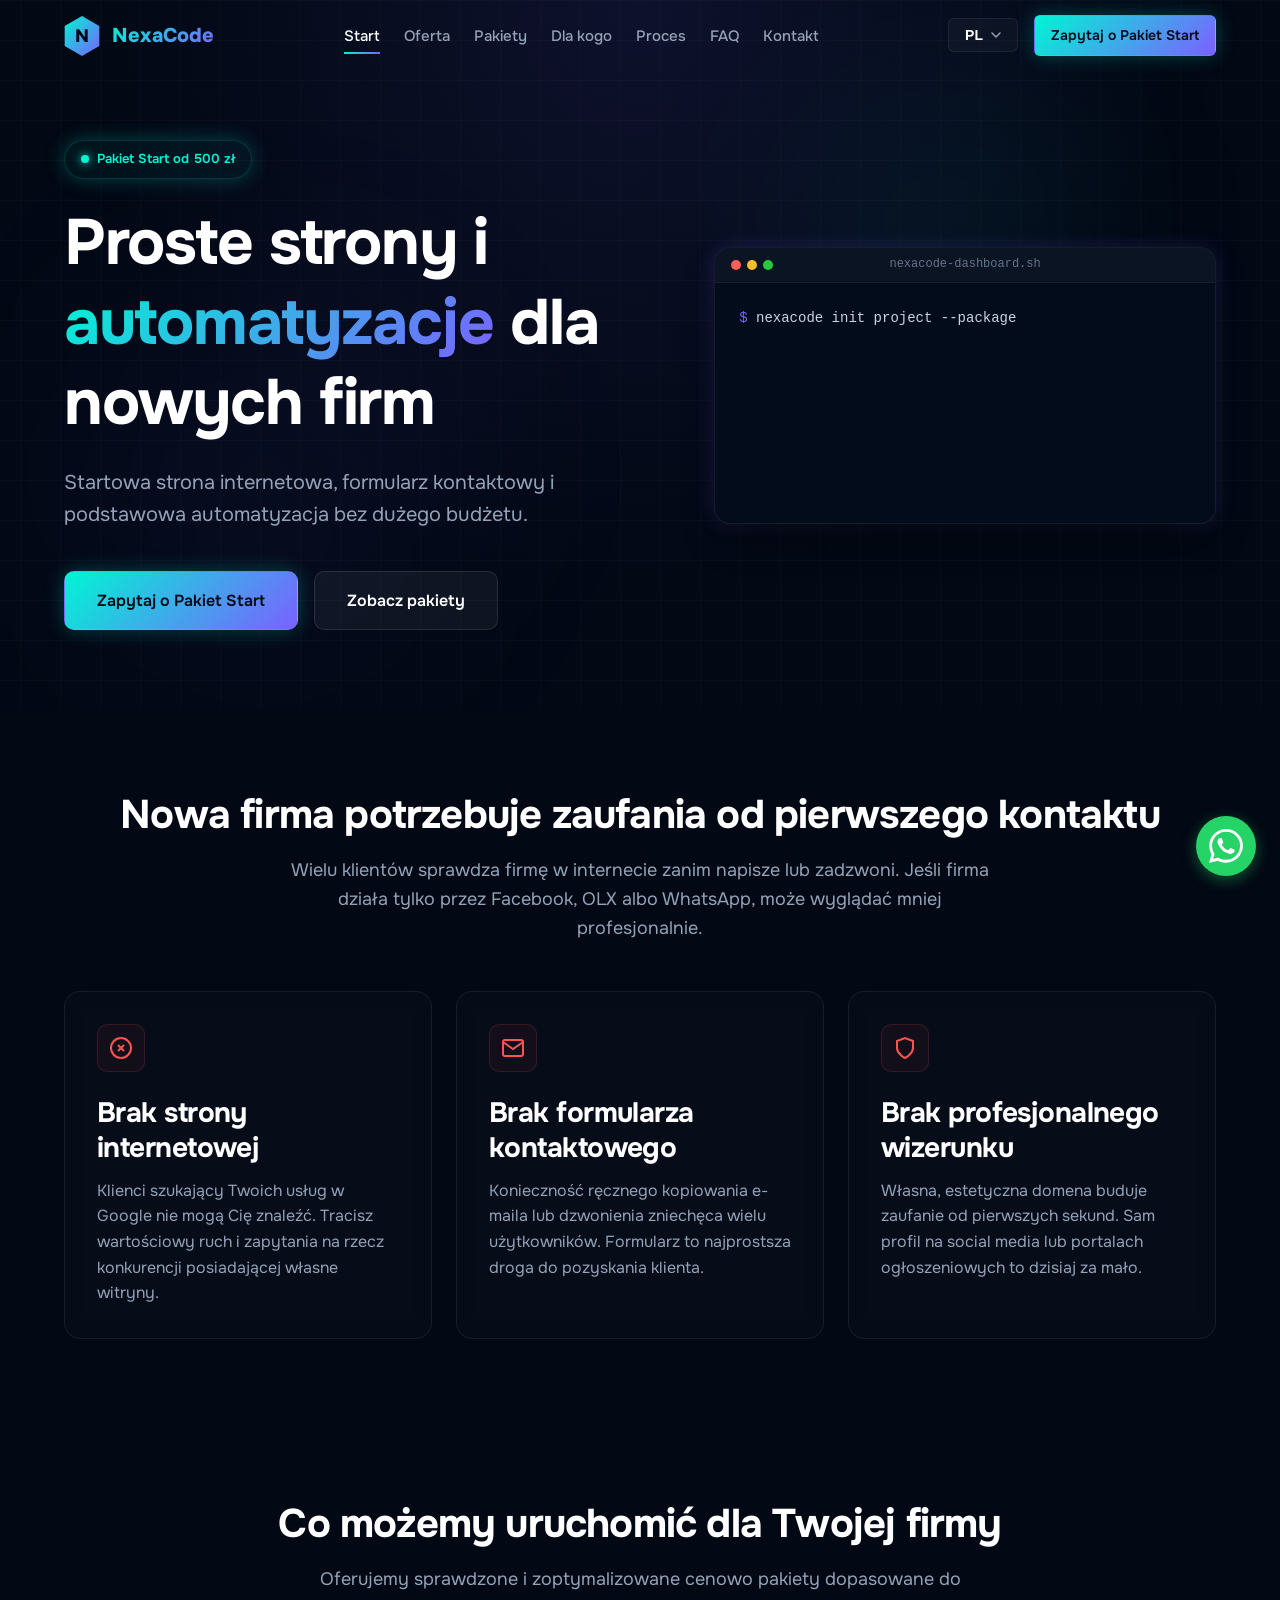
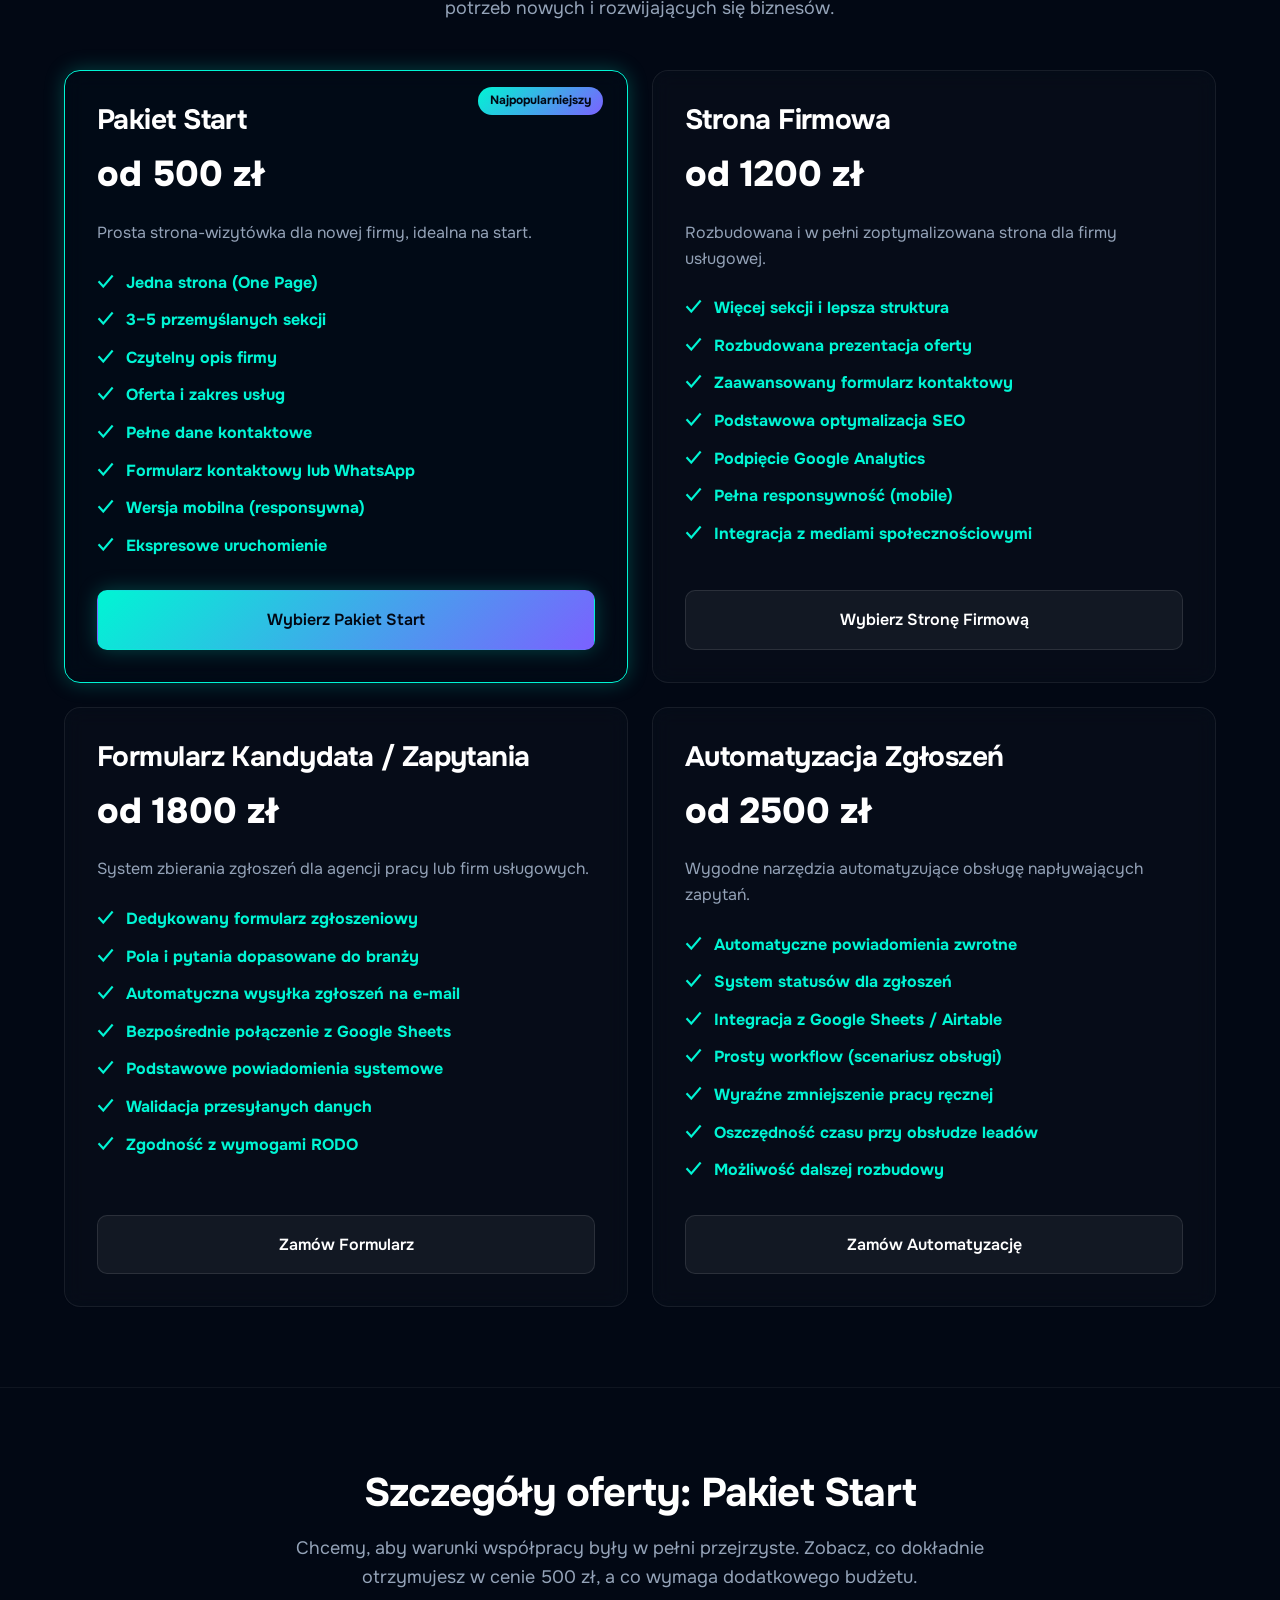
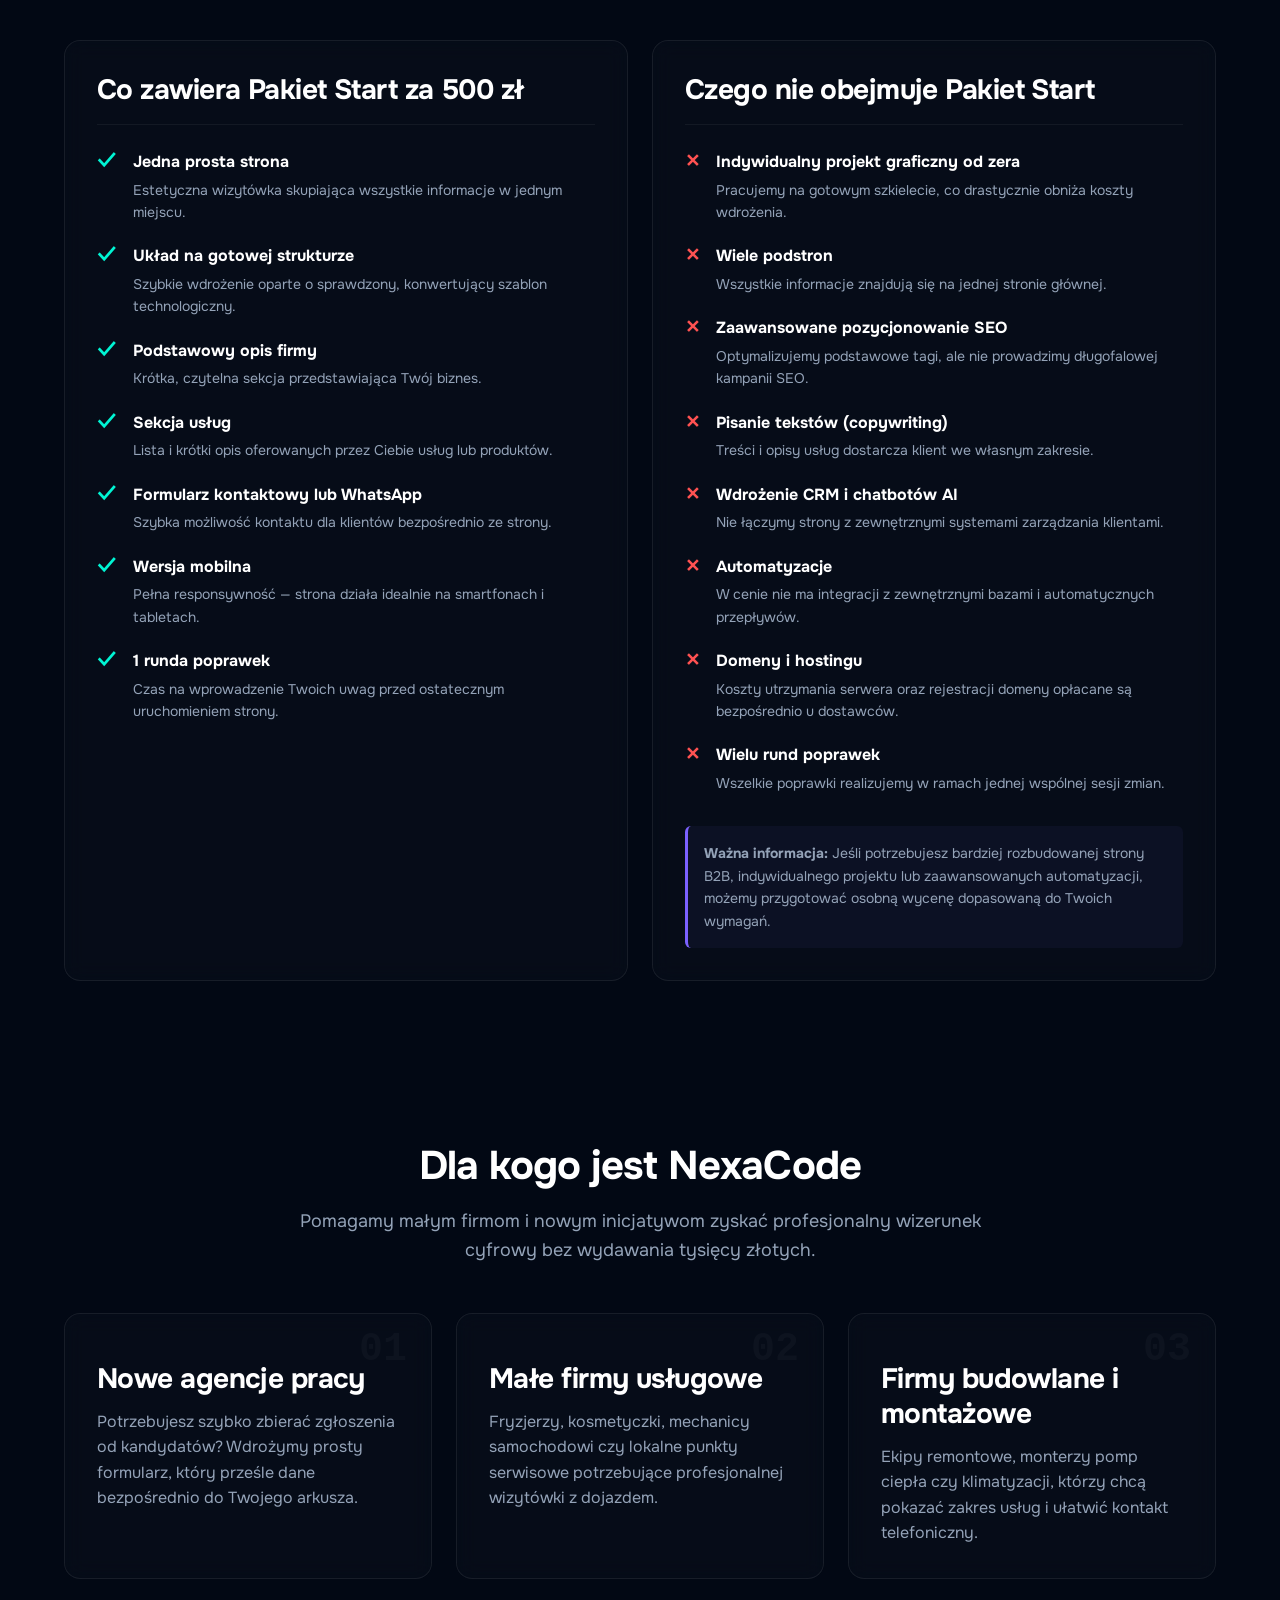
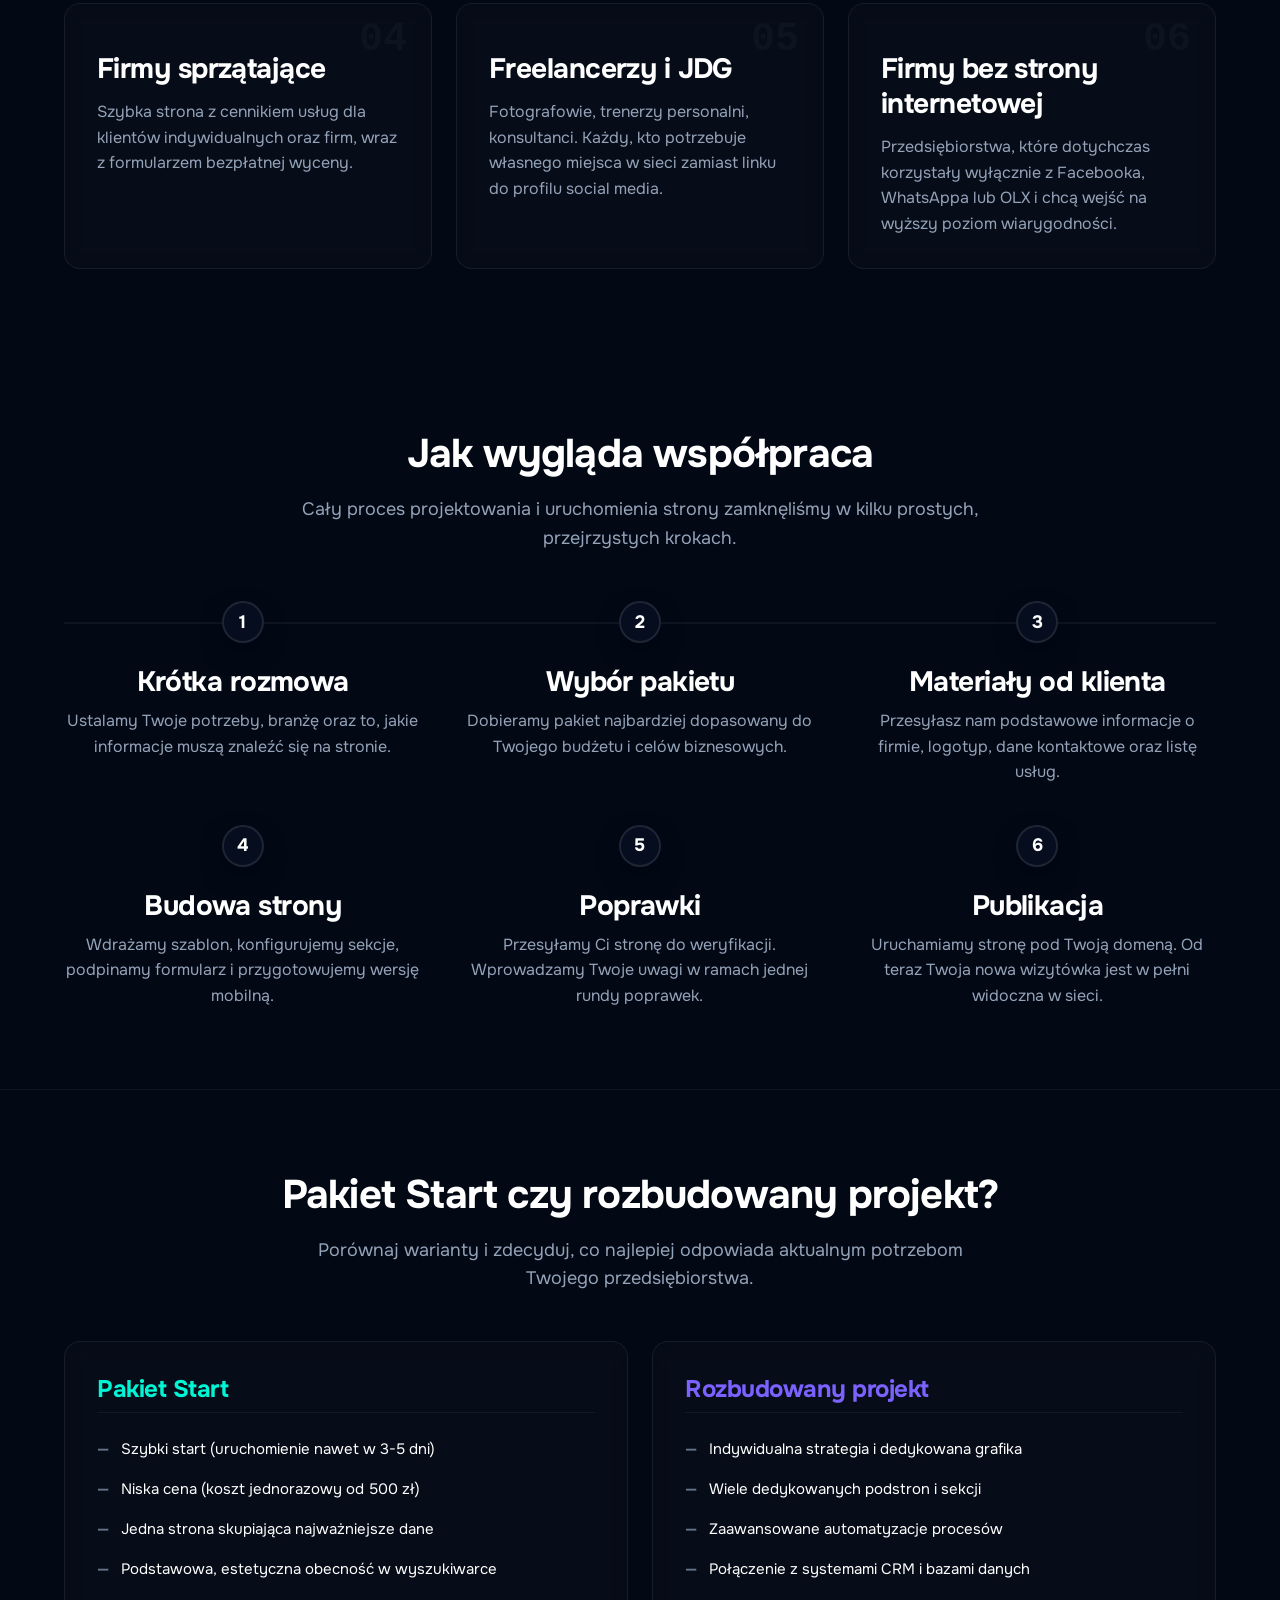
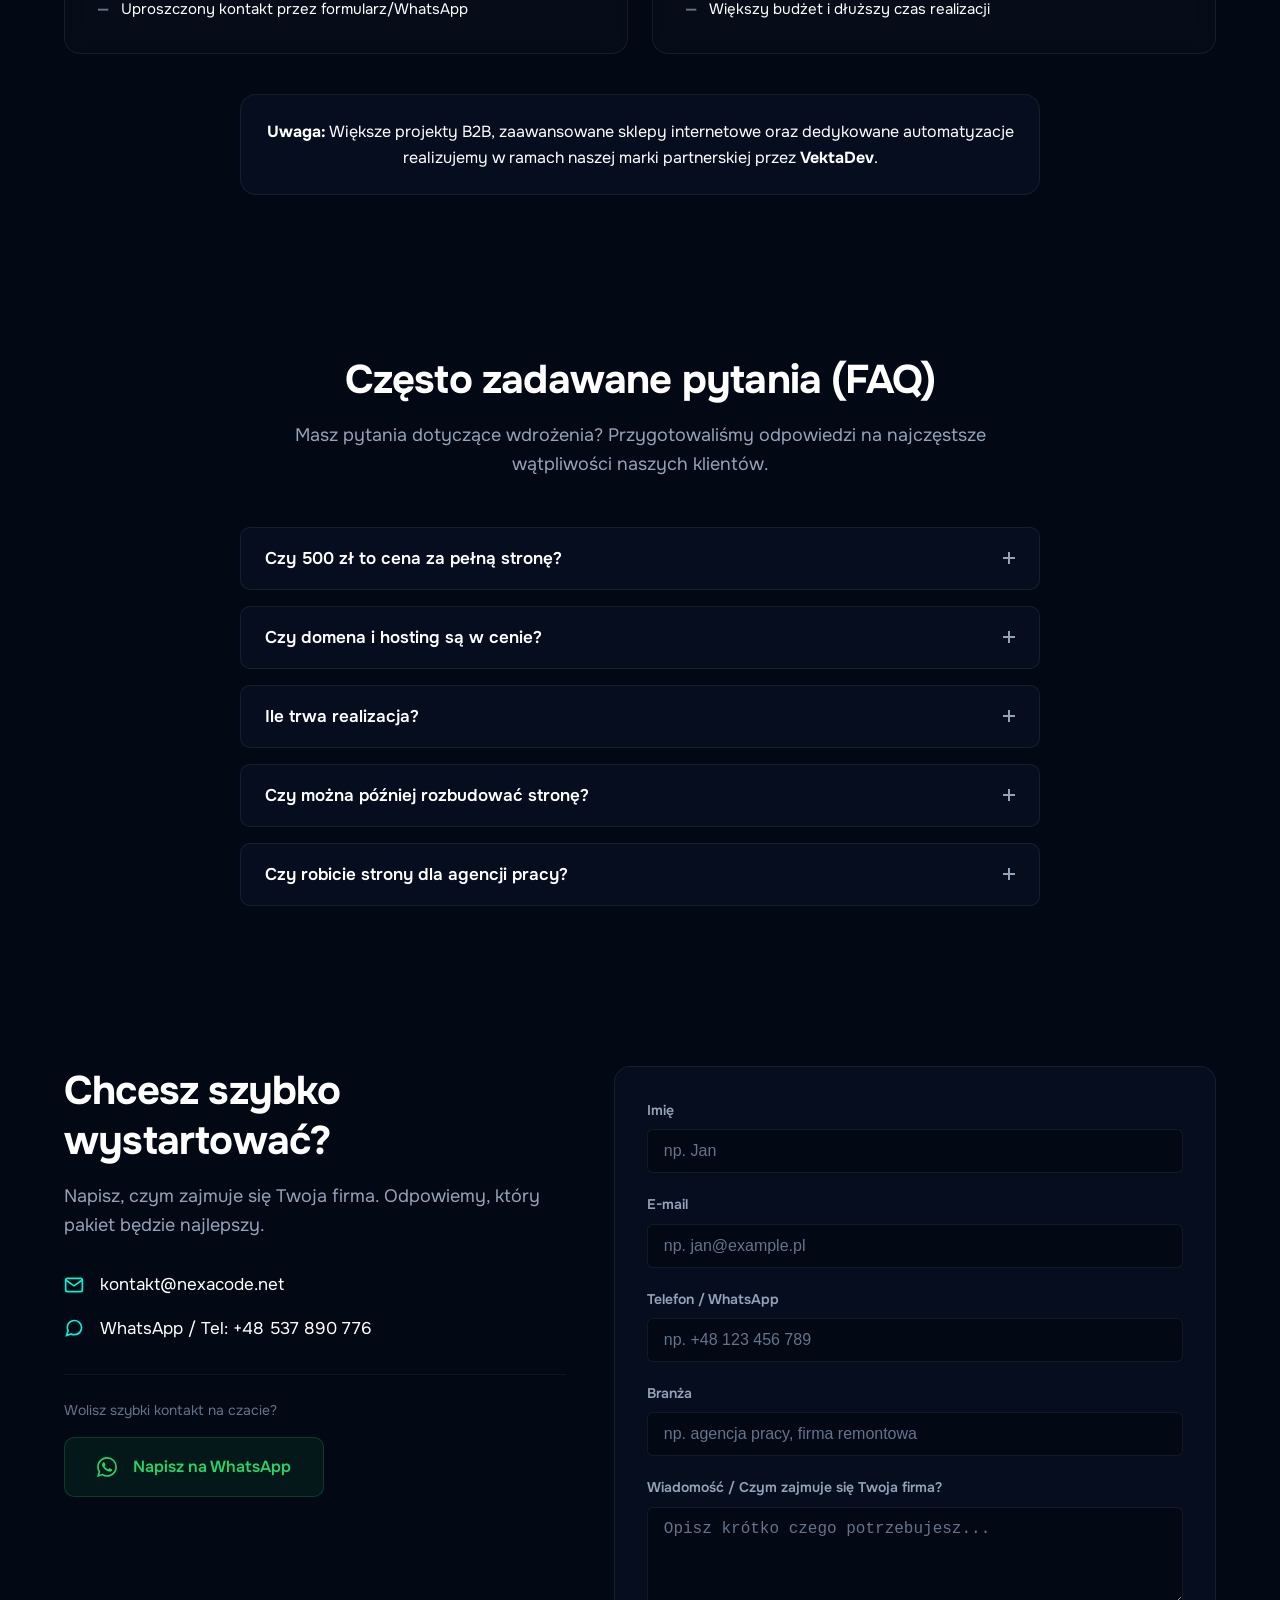
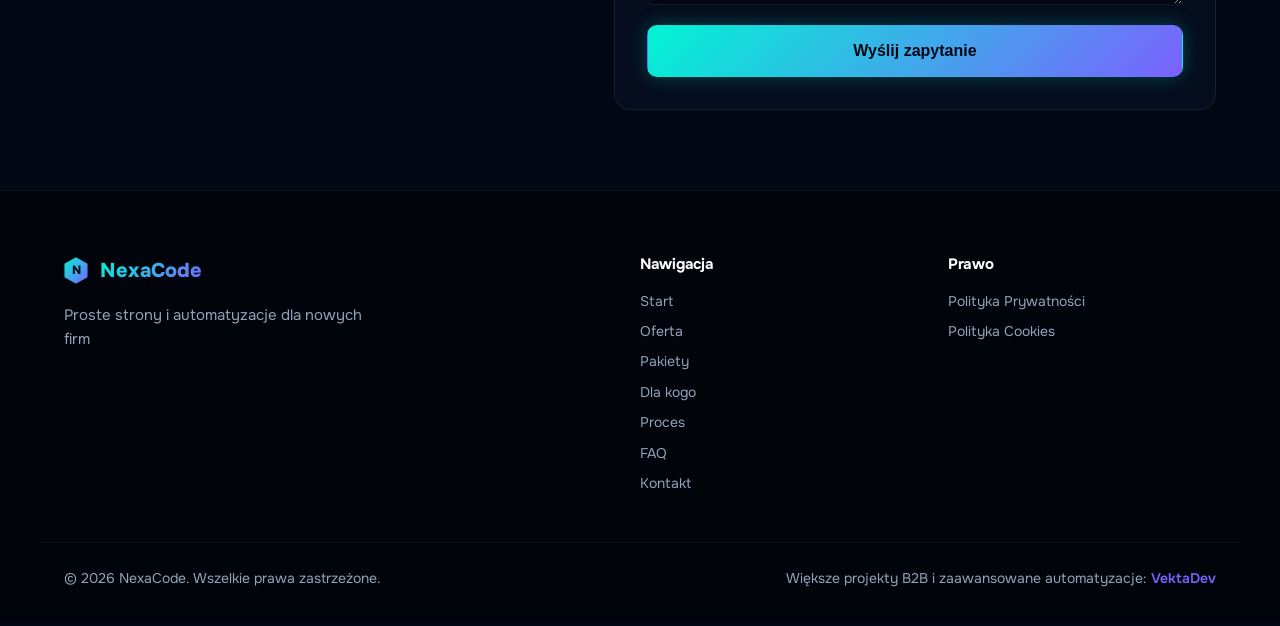
==== commit de8303a2: "Restore multilingual language switcher" ====
--- a/index.html
+++ b/index.html
@@ -43,16 +43,49 @@
             <nav class="nav" id="navMenu">
                 <ul class="nav-list">
                     <li><a href="#start" class="nav-link active" data-i18n="nav-start">Start</a></li>
-                    <li><a href="#problem" class="nav-link" data-i18n="nav-about">O nas</a></li>
+                    <li><a href="#problem" class="nav-link" data-i18n="nav-about">Oferta</a></li>
                     <li><a href="#pakiety" class="nav-link" data-i18n="nav-pakiety">Pakiety</a></li>
                     <li><a href="#dla-kogo" class="nav-link" data-i18n="nav-target">Dla kogo</a></li>
                     <li><a href="#proces" class="nav-link" data-i18n="nav-proces">Proces</a></li>
                     <li><a href="#faq" class="nav-link" data-i18n="nav-faq">FAQ</a></li>
                     <li><a href="#kontakt" class="nav-link" data-i18n="nav-contact">Kontakt</a></li>
                 </ul>
+                
+                <!-- Mobile language selector -->
+                <div class="mobile-lang-switcher-container">
+                    <span class="mobile-lang-label">Język / Мова / Language:</span>
+                    <div class="lang-switcher">
+                        <button class="lang-toggle" aria-haspopup="true" aria-expanded="false" aria-label="Zmień język">
+                            <span class="lang-current">PL</span>
+                            <svg class="lang-arrow" width="10" height="6" viewBox="0 0 10 6" fill="none">
+                                <path d="M1 1L5 5L9 1" stroke="currentColor" stroke-width="1.5" stroke-linecap="round" stroke-linejoin="round"/>
+                            </svg>
+                        </button>
+                        <ul class="lang-dropdown">
+                            <li><button class="lang-select" data-lang="pl">PL</button></li>
+                            <li><button class="lang-select" data-lang="uk">UA</button></li>
+                            <li><button class="lang-select" data-lang="en">EN</button></li>
+                        </ul>
+                    </div>
+                </div>
             </nav>
             
             <div class="header-actions">
+                <!-- Language Selector Dropdown -->
+                <div class="lang-switcher">
+                    <button class="lang-toggle" aria-haspopup="true" aria-expanded="false" aria-label="Zmień język">
+                        <span class="lang-current">PL</span>
+                        <svg class="lang-arrow" width="10" height="6" viewBox="0 0 10 6" fill="none">
+                            <path d="M1 1L5 5L9 1" stroke="currentColor" stroke-width="1.5" stroke-linecap="round" stroke-linejoin="round"/>
+                        </svg>
+                    </button>
+                    <ul class="lang-dropdown">
+                        <li><button class="lang-select" data-lang="pl">PL</button></li>
+                        <li><button class="lang-select" data-lang="uk">UA</button></li>
+                        <li><button class="lang-select" data-lang="en">EN</button></li>
+                    </ul>
+                </div>
+                
                 <a href="#kontakt" class="btn btn-sm btn-primary header-cta" data-i18n="header-cta">Zapytaj o Pakiet Start</a>
                 <button class="mobile-menu-btn" aria-label="Otwórz menu" aria-expanded="false" aria-controls="navMenu">
                     <span></span>
--- a/styles.css
+++ b/styles.css
@@ -1407,6 +1407,30 @@
     background-color: rgba(255, 255, 255, 0.03);
 }
 
+.mobile-lang-switcher-container {
+    display: none;
+}
+
+@media (max-width: 1023px) {
+    .mobile-lang-switcher-container {
+        display: flex;
+        flex-direction: column;
+        align-items: flex-start;
+        gap: var(--space-2);
+        margin-top: var(--space-8);
+        padding-top: var(--space-6);
+        border-top: 1px solid rgba(255, 255, 255, 0.05);
+        max-width: 200px;
+    }
+    
+    .mobile-lang-label {
+        font-size: 0.8125rem;
+        color: var(--color-text-muted);
+        font-weight: 500;
+        margin-bottom: var(--space-1);
+    }
+}
+
 /* ===== 17. Floating WhatsApp Button ===== */
 .whatsapp-floating-btn {
     position: fixed;
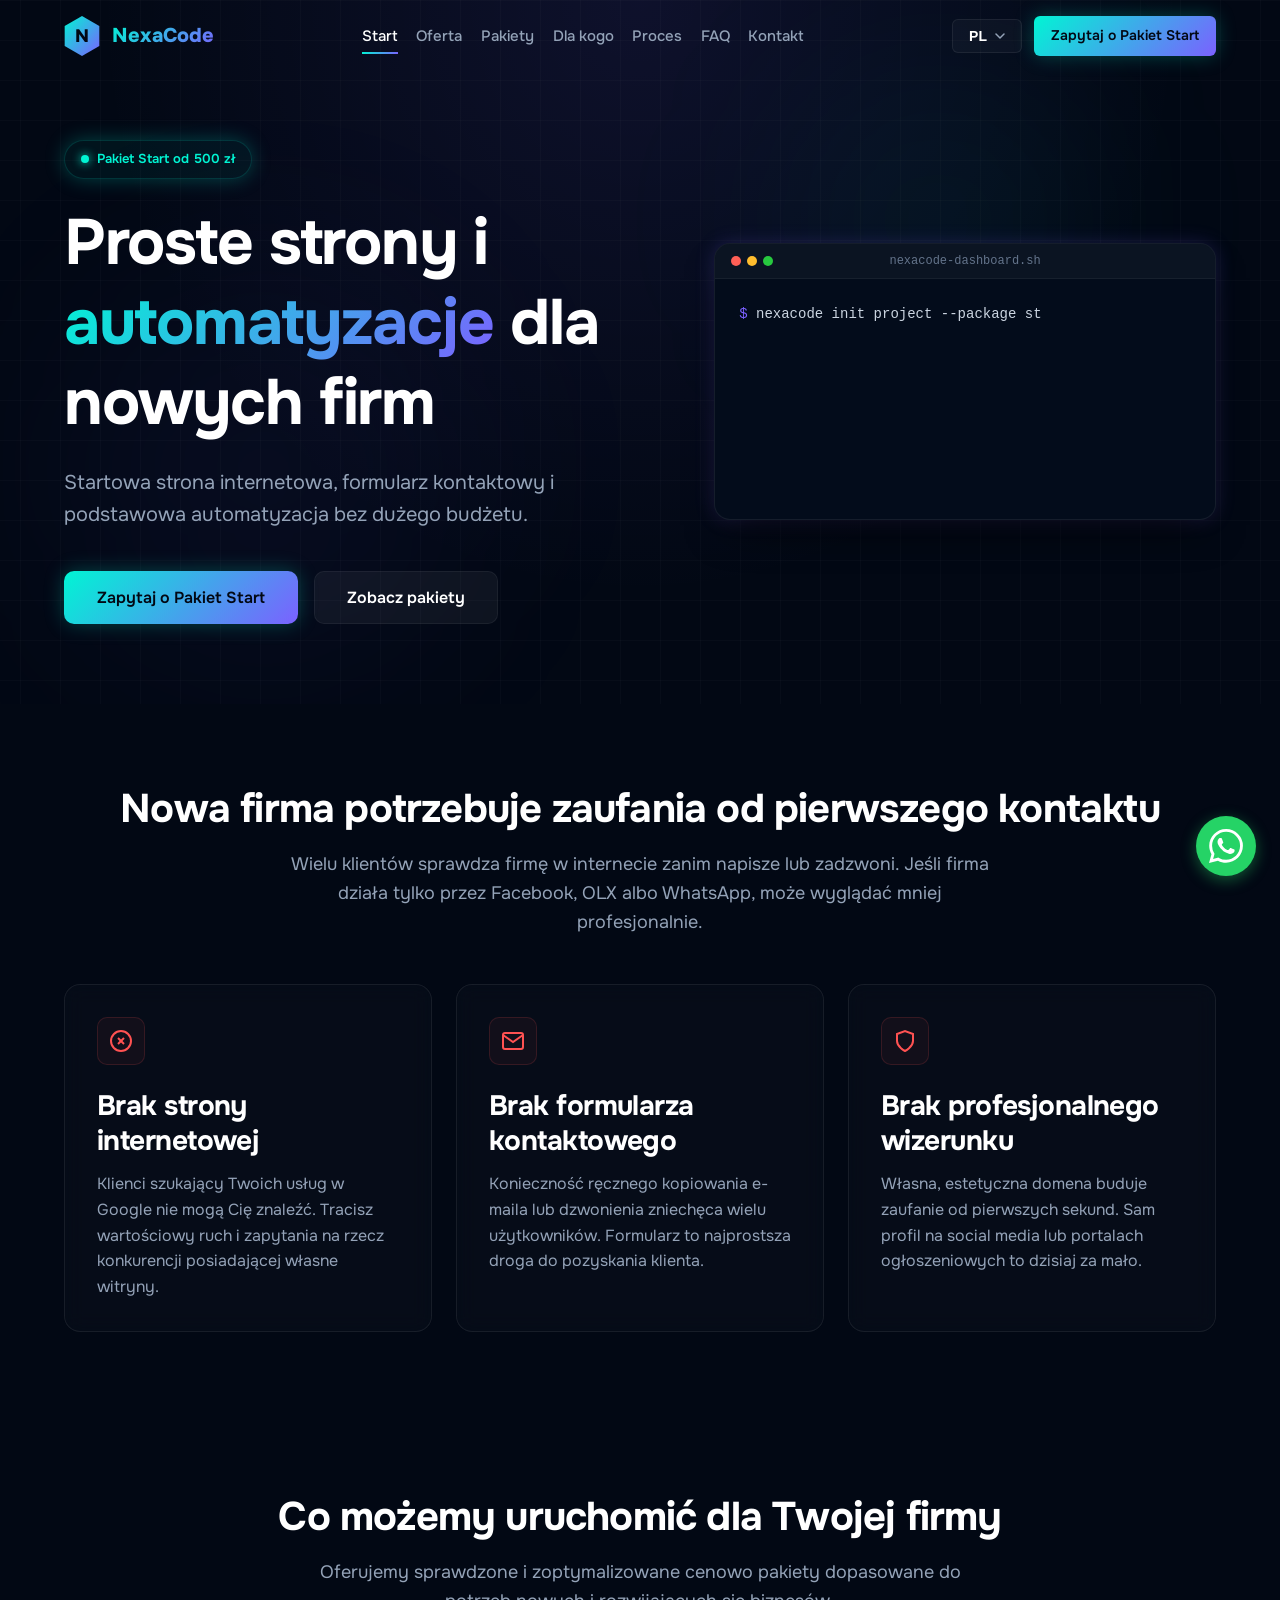
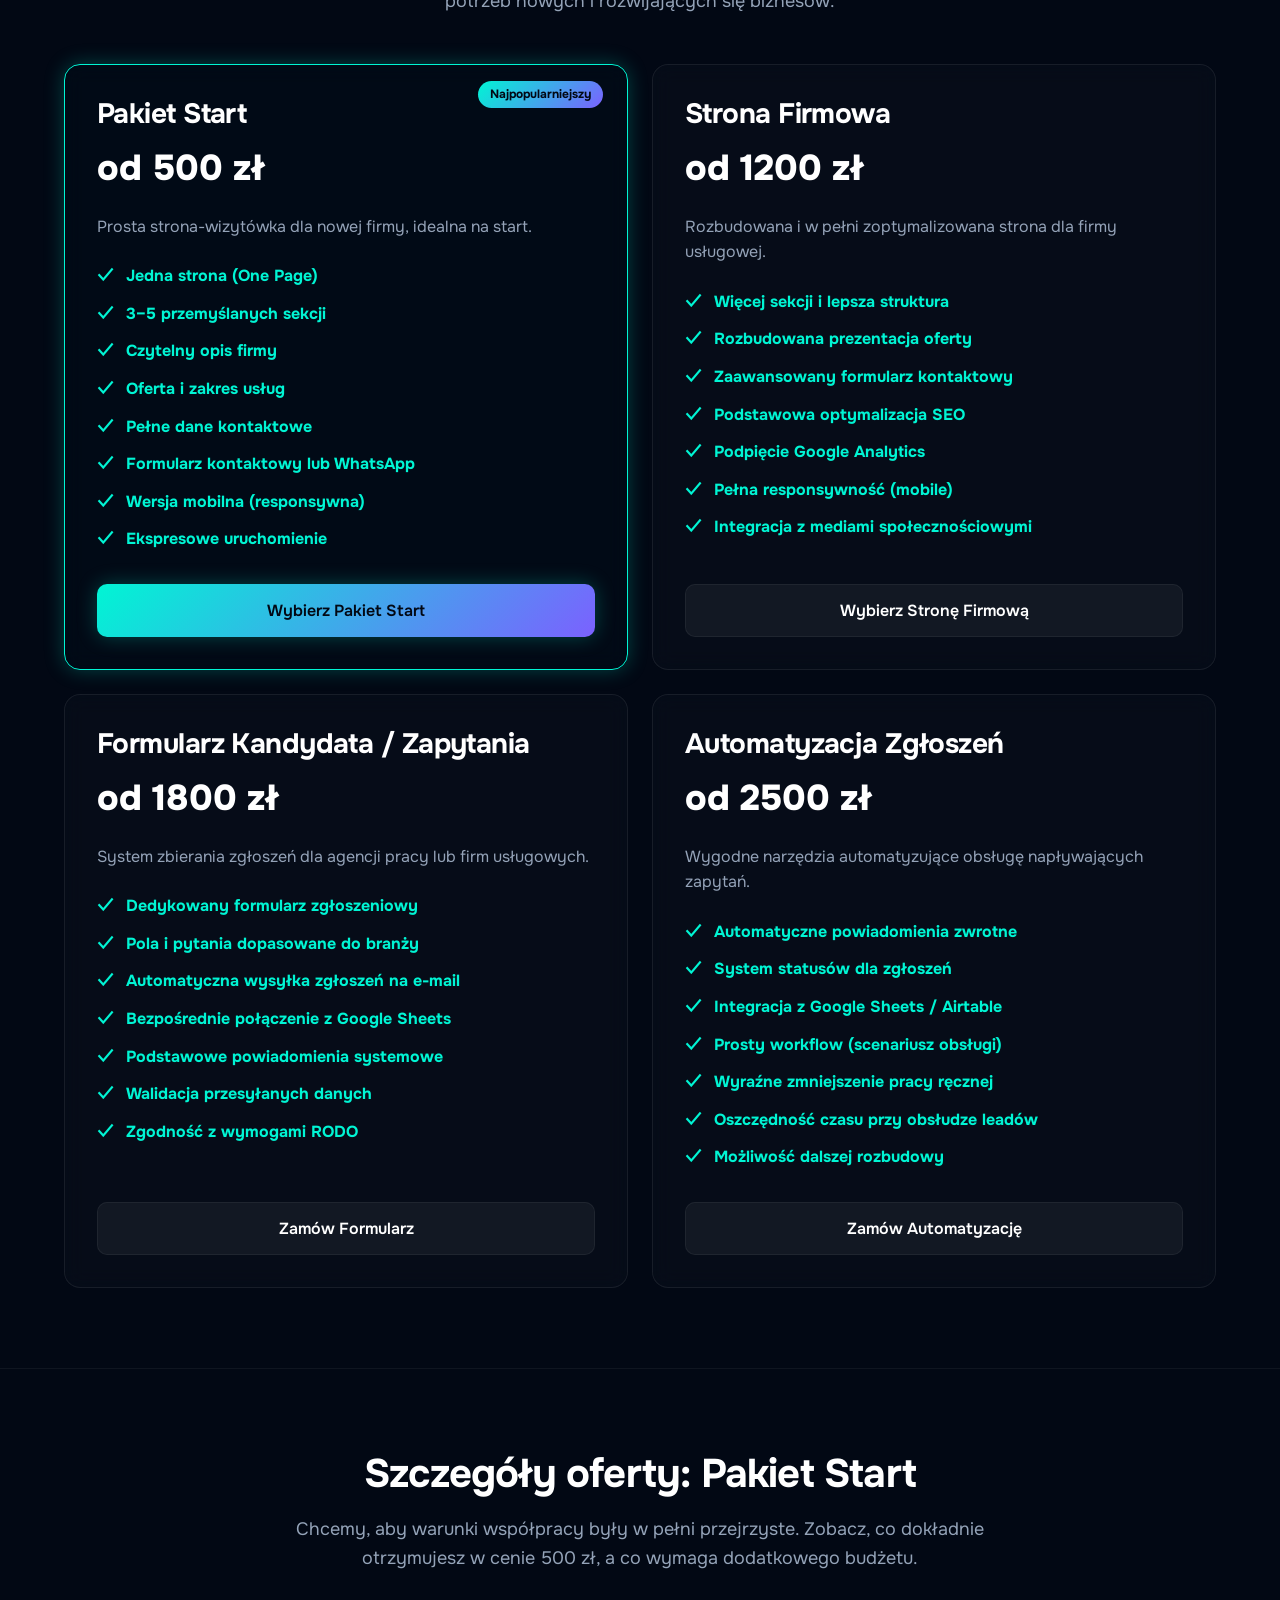
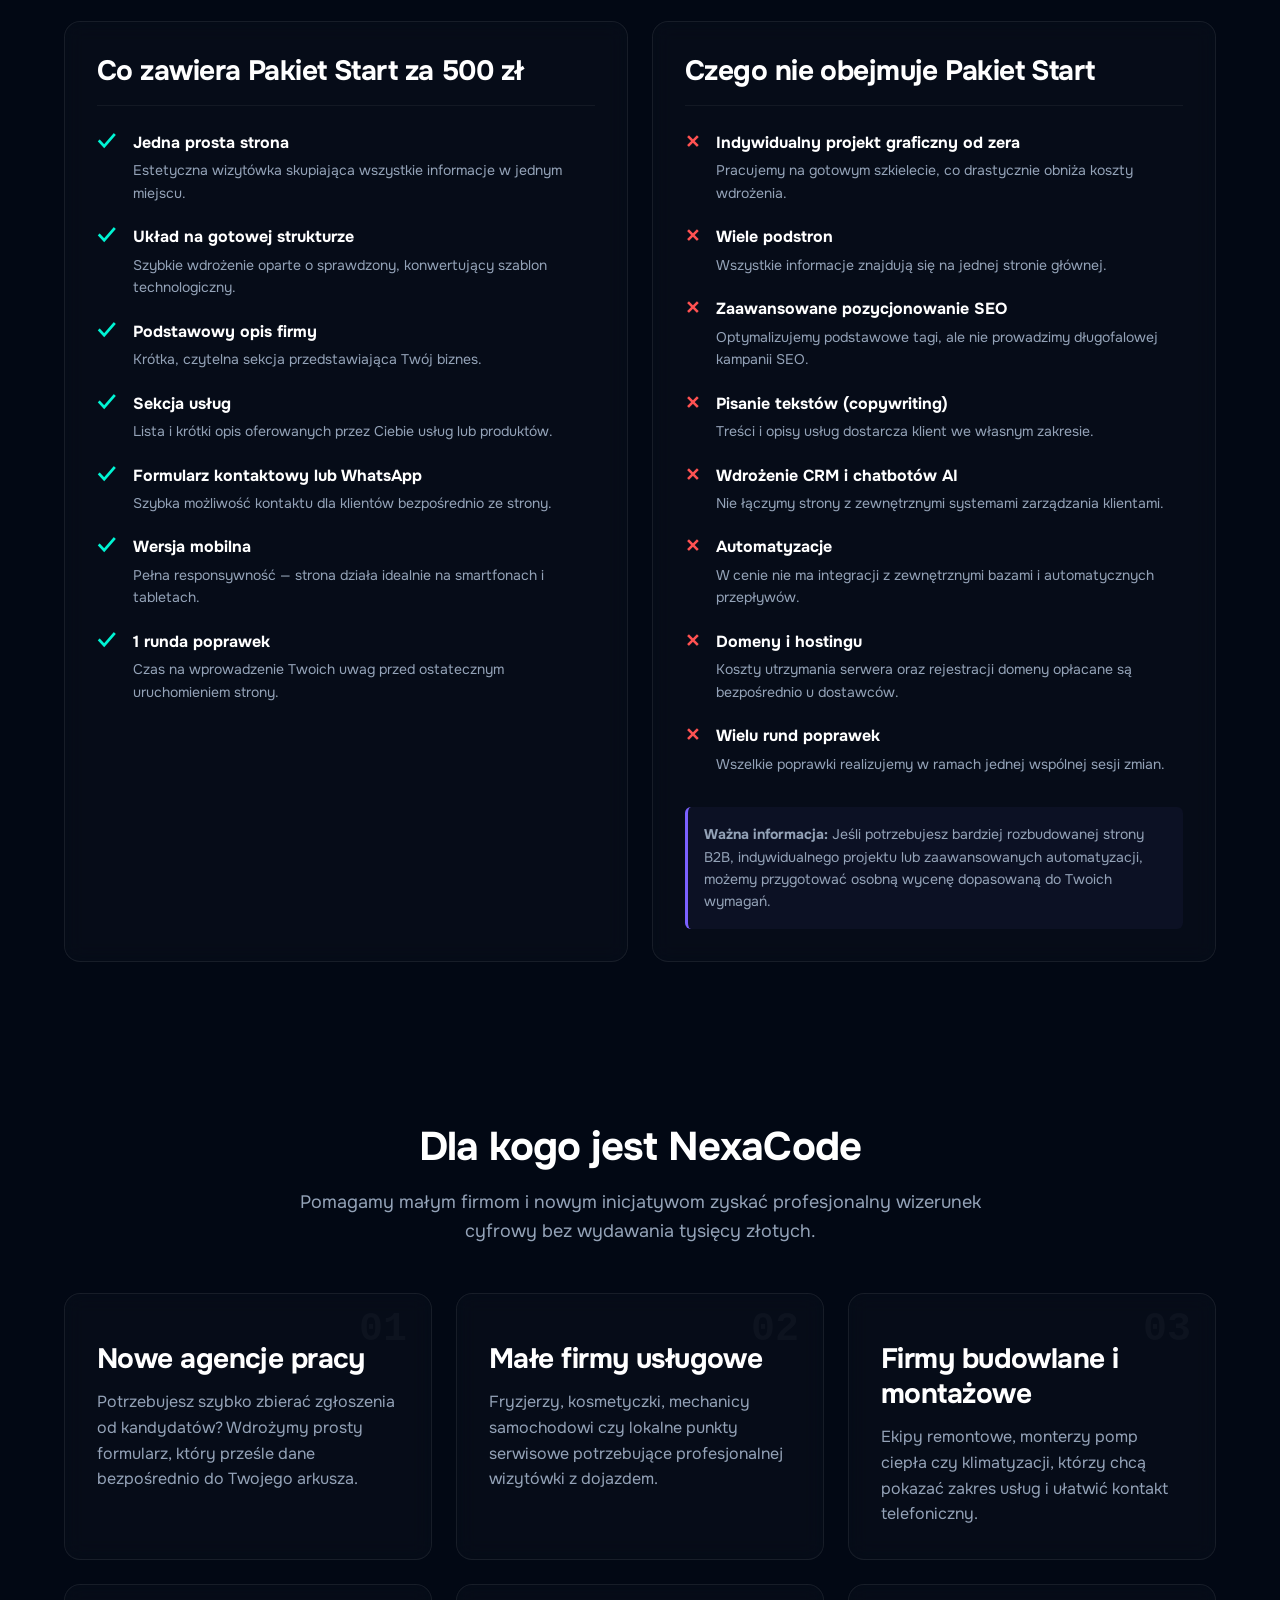
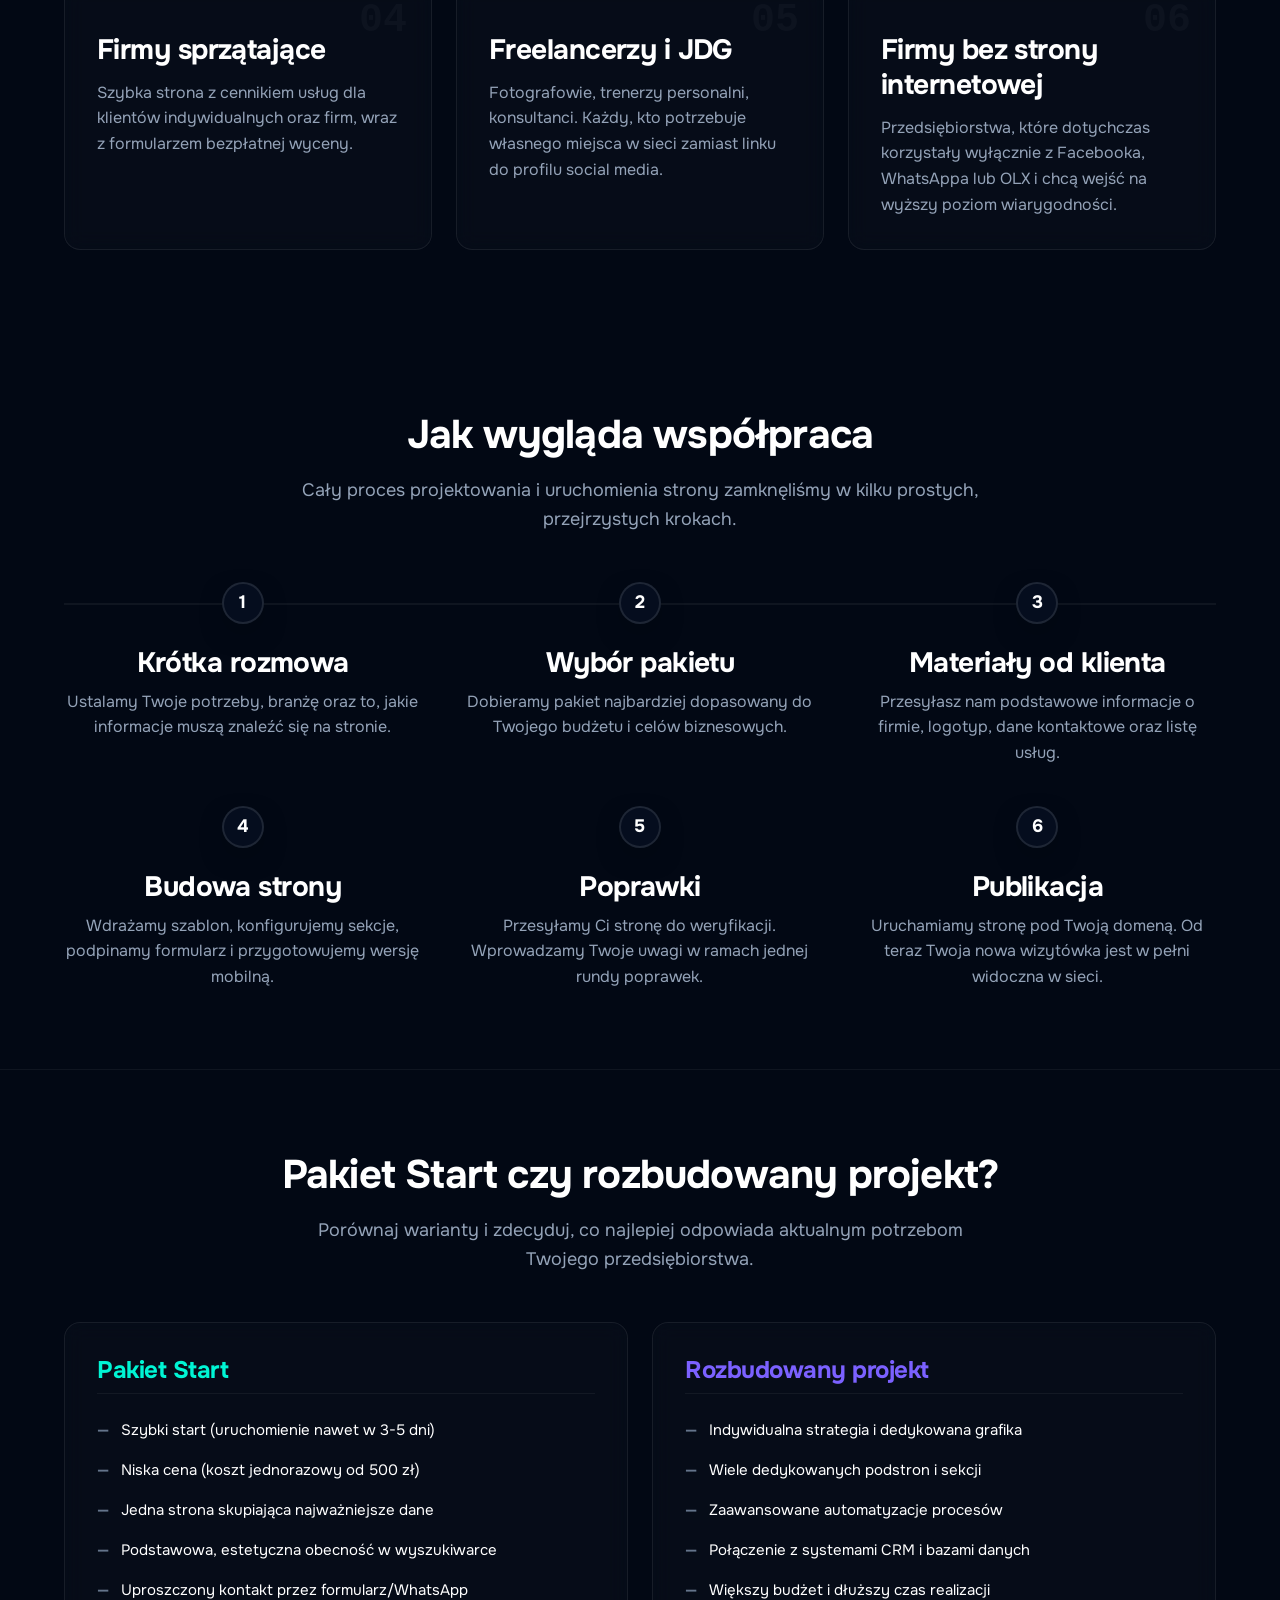
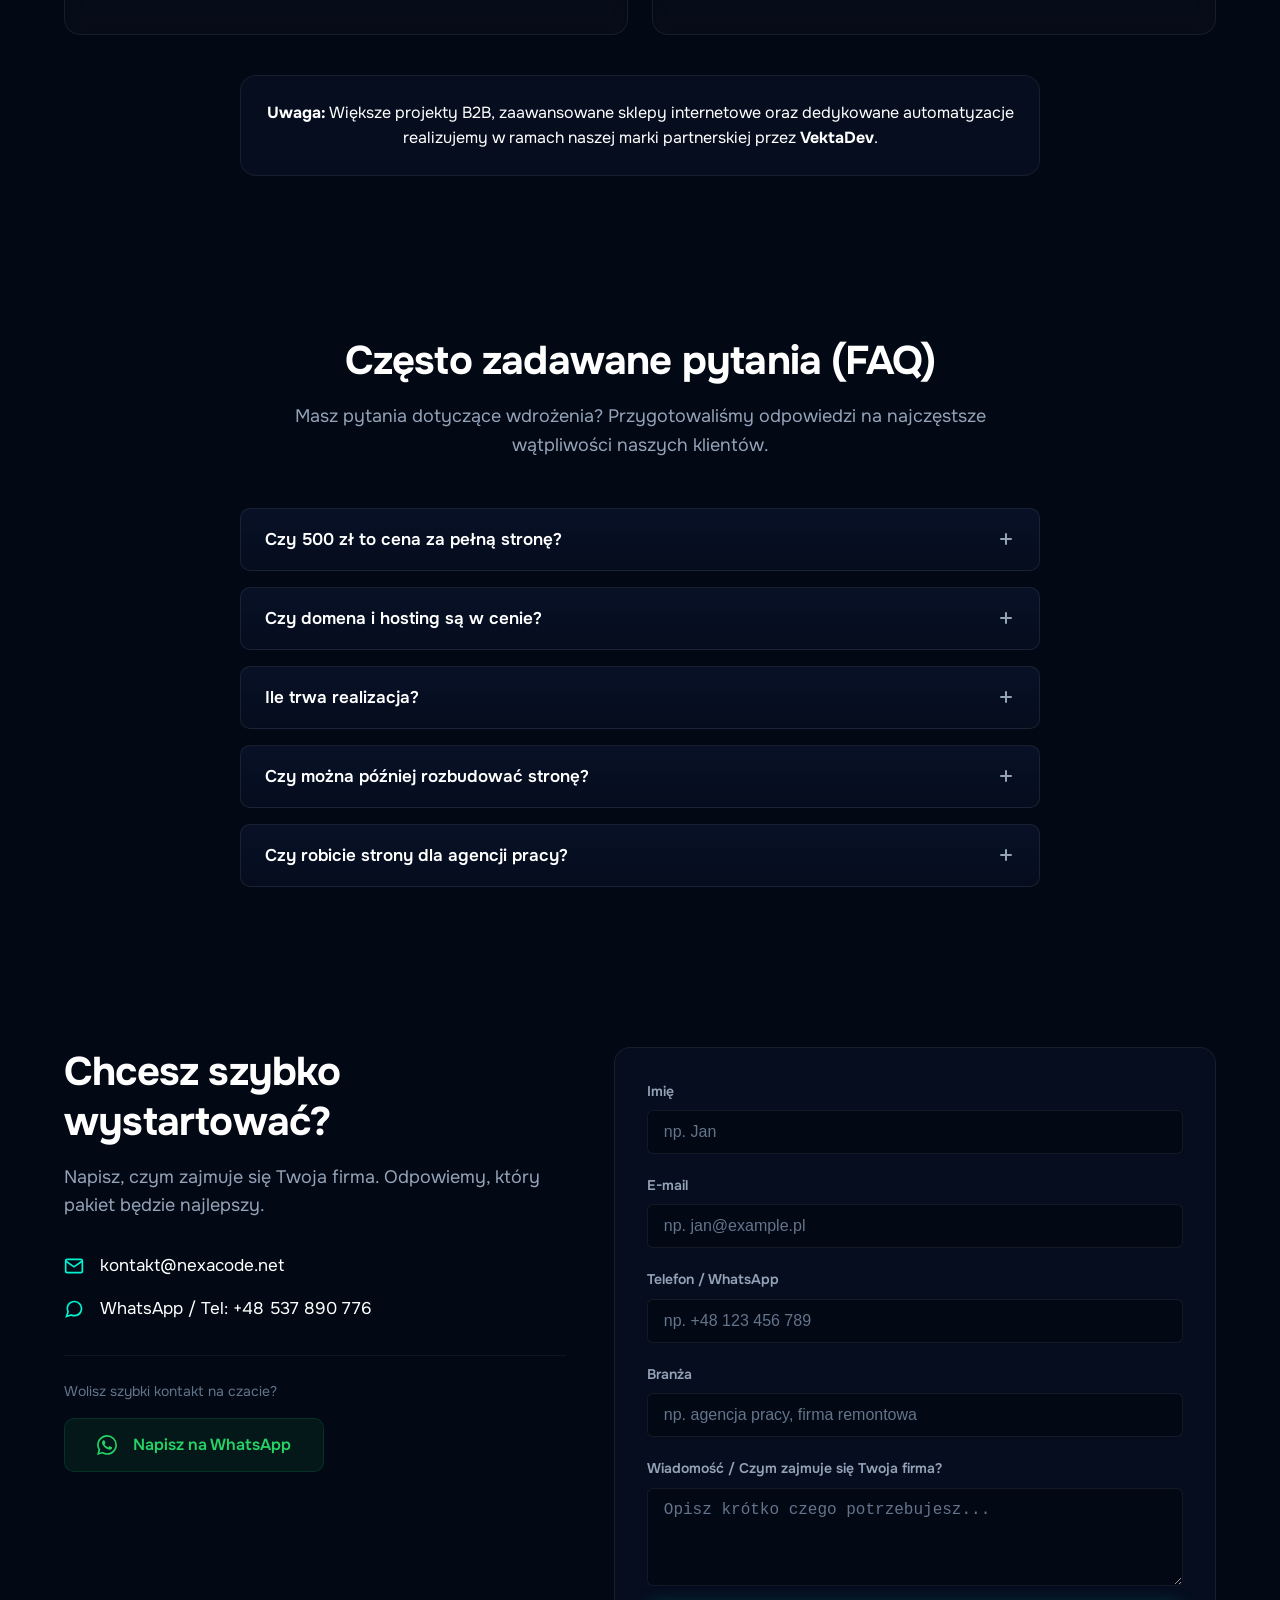
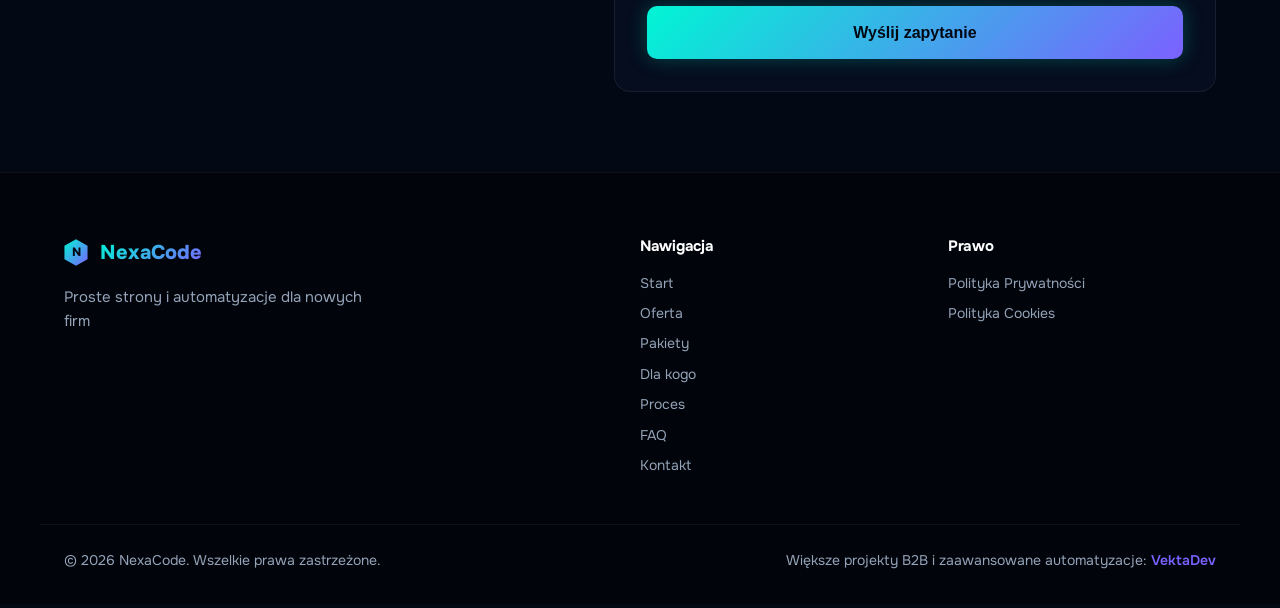
==== commit 50da814f: "Polish NexaCode UI buttons and FAQ animation" ====
--- a/index.html
+++ b/index.html
@@ -580,7 +580,7 @@
 
                 <div class="faq-accordion">
                     <div class="faq-item">
-                        <button class="faq-question">
+                        <button class="faq-question" type="button">
                             <span data-i18n="faq-q1">Czy 500 zł to cena za pełną stronę?</span>
                             <span class="faq-icon"></span>
                         </button>
@@ -590,7 +590,7 @@
                     </div>
 
                     <div class="faq-item">
-                        <button class="faq-question">
+                        <button class="faq-question" type="button">
                             <span data-i18n="faq-q2">Czy domena i hosting są w cenie?</span>
                             <span class="faq-icon"></span>
                         </button>
@@ -600,7 +600,7 @@
                     </div>
 
                     <div class="faq-item">
-                        <button class="faq-question">
+                        <button class="faq-question" type="button">
                             <span data-i18n="faq-q3">Ile trwa realizacja?</span>
                             <span class="faq-icon"></span>
                         </button>
@@ -610,7 +610,7 @@
                     </div>
 
                     <div class="faq-item">
-                        <button class="faq-question">
+                        <button class="faq-question" type="button">
                             <span data-i18n="faq-q4">Czy można później rozbudować stronę?</span>
                             <span class="faq-icon"></span>
                         </button>
@@ -620,7 +620,7 @@
                     </div>
 
                     <div class="faq-item">
-                        <button class="faq-question">
+                        <button class="faq-question" type="button">
                             <span data-i18n="faq-q5">Czy robicie strony dla agencji pracy?</span>
                             <span class="faq-icon"></span>
                         </button>
--- a/styles.css
+++ b/styles.css
@@ -59,6 +59,7 @@
     --transition-fast: 0.15s ease;
     --transition-normal: 0.25s ease;
     --transition-slow: 0.4s ease;
+    --header-scroll-offset: 92px;
 }
 
 /* ===== 2. Reset & Base Styles ===== */
@@ -101,7 +102,7 @@
 }
 
 section[id], [id].section {
-    scroll-margin-top: 90px;
+    scroll-margin-top: var(--header-scroll-offset);
 }
 
 .border-top {
@@ -188,9 +189,16 @@
     border: 1px solid transparent;
     padding: var(--space-4) var(--space-8);
     font-size: 1rem;
+    line-height: 1.2;
     border-radius: var(--radius-md);
     cursor: pointer;
-    transition: all var(--transition-normal);
+    position: relative;
+    isolation: isolate;
+    min-width: 0;
+    max-width: 100%;
+    overflow: visible;
+    background-clip: padding-box;
+    transition: transform var(--transition-normal), box-shadow var(--transition-normal), background-color var(--transition-normal), border-color var(--transition-normal), color var(--transition-normal);
 }
 
 .btn-sm {
@@ -201,6 +209,8 @@
 
 .btn-primary {
     background: var(--gradient-primary);
+    background-origin: border-box;
+    background-clip: border-box;
     color: var(--color-bg-primary);
     box-shadow: var(--shadow-neon-teal);
 }
@@ -315,6 +325,7 @@
     align-items: center;
     justify-content: space-between;
     height: 100%;
+    gap: var(--space-4);
 }
 
 .logo {
@@ -346,7 +357,7 @@
 
 .nav-list {
     display: flex;
-    gap: var(--space-6);
+    gap: clamp(var(--space-3), 1.45vw, var(--space-6));
 }
 
 .nav-link {
@@ -382,11 +393,14 @@
 .header-actions {
     display: flex;
     align-items: center;
-    gap: var(--space-4);
+    gap: var(--space-3);
+    flex-shrink: 0;
 }
 
 .header-cta {
     display: none;
+    flex-shrink: 0;
+    min-height: 40px;
 }
 
 .mobile-menu-btn {
@@ -427,6 +441,7 @@
 @media (min-width: 1024px) {
     .nav {
         display: block;
+        min-width: 0;
     }
     .header-cta {
         display: inline-flex;
@@ -588,6 +603,7 @@
     display: flex;
     flex-wrap: wrap;
     gap: var(--space-4);
+    align-items: stretch;
 }
 
 /* Terminal Mockup */
@@ -986,22 +1002,22 @@
 }
 
 .faq-item {
-    border: 1px solid var(--color-card-border);
+    border: 1px solid rgba(255, 255, 255, 0.08);
     border-radius: var(--radius-md);
-    background-color: var(--color-bg-secondary);
+    background: linear-gradient(180deg, rgba(10, 20, 44, 0.78), rgba(5, 13, 30, 0.96));
     overflow: hidden;
-    transition: all var(--transition-normal);
+    transition: border-color 0.28s ease, background-color 0.28s ease, box-shadow 0.28s ease;
 }
 
 .faq-item:hover {
-    border-color: rgba(0, 245, 212, 0.3);
-    background-color: rgba(255, 255, 255, 0.03);
+    border-color: rgba(0, 245, 212, 0.22);
+    box-shadow: 0 10px 28px rgba(0, 0, 0, 0.18);
 }
 
 .faq-item.active {
-    border-color: var(--color-accent-teal);
-    background-color: var(--color-bg-tertiary);
-    box-shadow: 0 0 15px rgba(0, 245, 212, 0.15);
+    border-color: rgba(0, 245, 212, 0.46);
+    background: linear-gradient(180deg, rgba(10, 20, 44, 0.95), rgba(3, 12, 27, 0.98));
+    box-shadow: 0 0 0 1px rgba(0, 245, 212, 0.08), 0 16px 38px rgba(0, 0, 0, 0.26), 0 0 24px rgba(0, 245, 212, 0.09);
 }
 
 .faq-question {
@@ -1020,7 +1036,7 @@
     justify-content: space-between;
     align-items: center;
     gap: var(--space-4);
-    transition: color var(--transition-fast) ease;
+    transition: color 0.22s ease;
 }
 
 .faq-question:hover {
@@ -1034,46 +1050,58 @@
 
 .faq-icon {
     display: block;
-    width: 12px;
-    height: 12px;
+    width: 18px;
+    height: 18px;
     position: relative;
     flex-shrink: 0;
+    border-radius: var(--radius-full);
+    color: var(--color-text-secondary);
+    transition: transform 0.3s cubic-bezier(0.22, 1, 0.36, 1), color 0.22s ease;
 }
 
 .faq-icon::before, .faq-icon::after {
     content: '';
     position: absolute;
-    background-color: var(--color-text-secondary);
-    transition: transform var(--transition-normal);
+    background-color: currentColor;
+    border-radius: var(--radius-full);
+    transition: transform 0.3s cubic-bezier(0.22, 1, 0.36, 1), opacity 0.22s ease;
 }
 
 .faq-icon::before {
-    top: 5px;
-    left: 0;
-    width: 100%;
+    top: 8px;
+    left: 3px;
+    width: 12px;
     height: 2px;
 }
 
 .faq-icon::after {
-    top: 0;
-    left: 5px;
+    top: 3px;
+    left: 8px;
     width: 2px;
-    height: 100%;
+    height: 12px;
+}
+
+.faq-item.active .faq-icon {
+    color: var(--color-accent-teal);
+    transform: rotate(180deg);
 }
 
 .faq-item.active .faq-icon::after {
-    transform: rotate(90deg);
+    transform: scaleY(0);
     opacity: 0;
 }
 
 .faq-item.active .faq-icon::before {
-    transform: rotate(180deg);
+    transform: scaleX(1);
 }
 
 .faq-answer {
-    max-height: 0;
+    height: 0;
     overflow: hidden;
-    transition: max-height var(--transition-normal) cubic-bezier(0, 1, 0, 1);
+    opacity: 0;
+    transform: translateY(-6px);
+    transition: height 0.32s cubic-bezier(0.22, 1, 0.36, 1), opacity 0.24s ease, transform 0.32s cubic-bezier(0.22, 1, 0.36, 1);
+    will-change: height, opacity, transform;
 }
 
 .faq-answer p {
@@ -1084,8 +1112,8 @@
 }
 
 .faq-item.active .faq-answer {
-    max-height: 500px;
-    transition: max-height var(--transition-normal) cubic-bezier(1, 0, 1, 0);
+    opacity: 1;
+    transform: translateY(0);
 }
 
 /* ===== 13. Contact Section ===== */
@@ -1455,6 +1483,87 @@
     box-shadow: 0 6px 20px rgba(37, 211, 102, 0.6);
 }
 
+@media (max-width: 767px) {
+    :root {
+        --header-scroll-offset: 84px;
+    }
+
+    .container {
+        padding-right: var(--space-5);
+        padding-left: var(--space-5);
+    }
+
+    .hero {
+        padding-top: 116px;
+    }
+
+    .hero-actions {
+        width: 100%;
+    }
+
+    .hero-actions .btn,
+    .offer-footer .btn,
+    .contact-form .btn {
+        width: 100%;
+        white-space: normal;
+        min-height: 52px;
+        padding-right: var(--space-5);
+        padding-left: var(--space-5);
+    }
+
+    .btn {
+        white-space: normal;
+    }
+
+    .faq-question {
+        padding: var(--space-4) var(--space-5);
+        font-size: 1rem;
+        align-items: flex-start;
+    }
+
+    .faq-answer p {
+        padding-right: var(--space-5);
+        padding-left: var(--space-5);
+    }
+
+    .whatsapp-floating-btn {
+        right: 16px;
+        bottom: 16px;
+        width: 54px;
+        height: 54px;
+    }
+
+    .whatsapp-floating-btn svg {
+        width: 30px;
+        height: 30px;
+    }
+}
+
+@media (min-width: 1024px) and (max-width: 1160px) {
+    .logo-text {
+        display: none;
+    }
+
+    .header-cta {
+        padding-right: var(--space-3);
+        padding-left: var(--space-3);
+        font-size: 0.8125rem;
+    }
+}
+
+@media (prefers-reduced-motion: reduce) {
+    html {
+        scroll-behavior: auto;
+    }
+
+    *, *::before, *::after {
+        animation-duration: 0.01ms !important;
+        animation-iteration-count: 1 !important;
+        transition-duration: 0.01ms !important;
+        scroll-behavior: auto !important;
+    }
+}
+
 @keyframes wa-pulse {
     0% {
         box-shadow: 0 0 0 0 rgba(37, 211, 102, 0.7);
@@ -1465,4 +1574,4 @@
     100% {
         box-shadow: 0 0 0 0 rgba(37, 211, 102, 0);
     }
-}+}
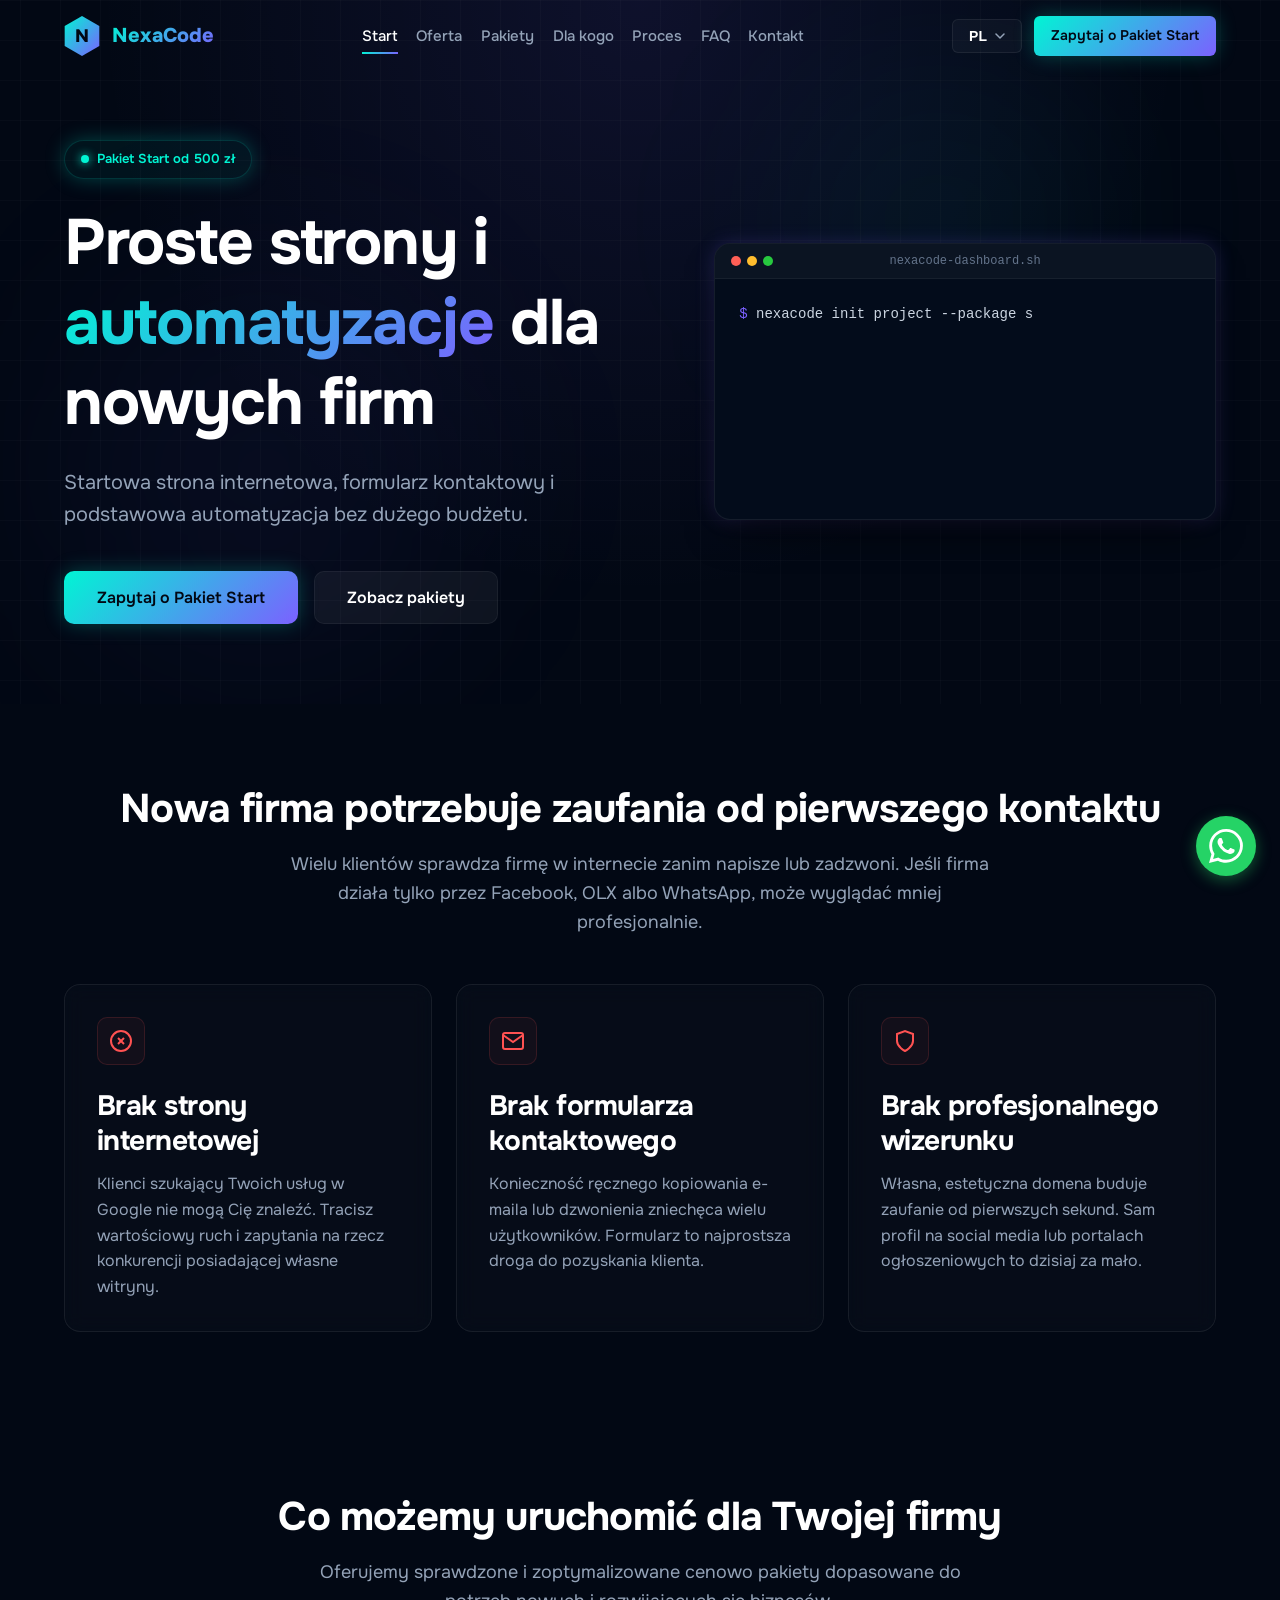
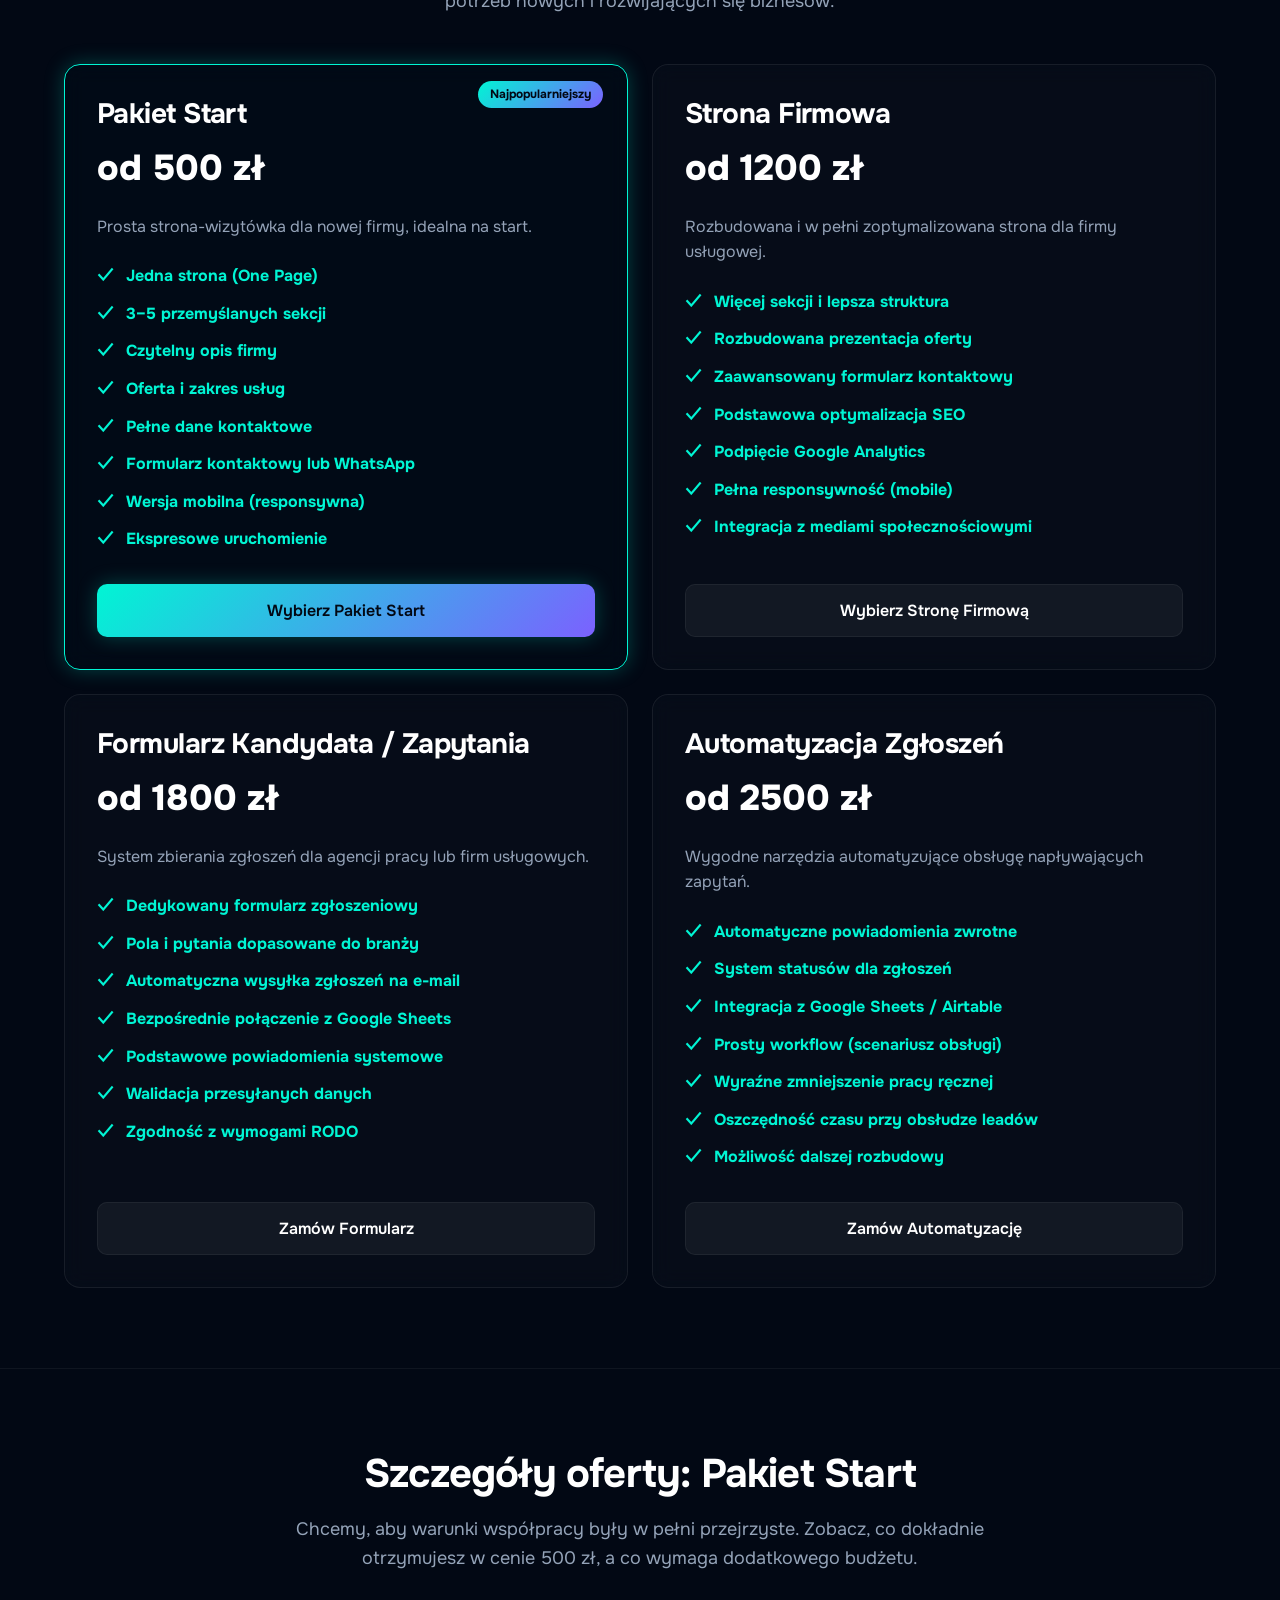
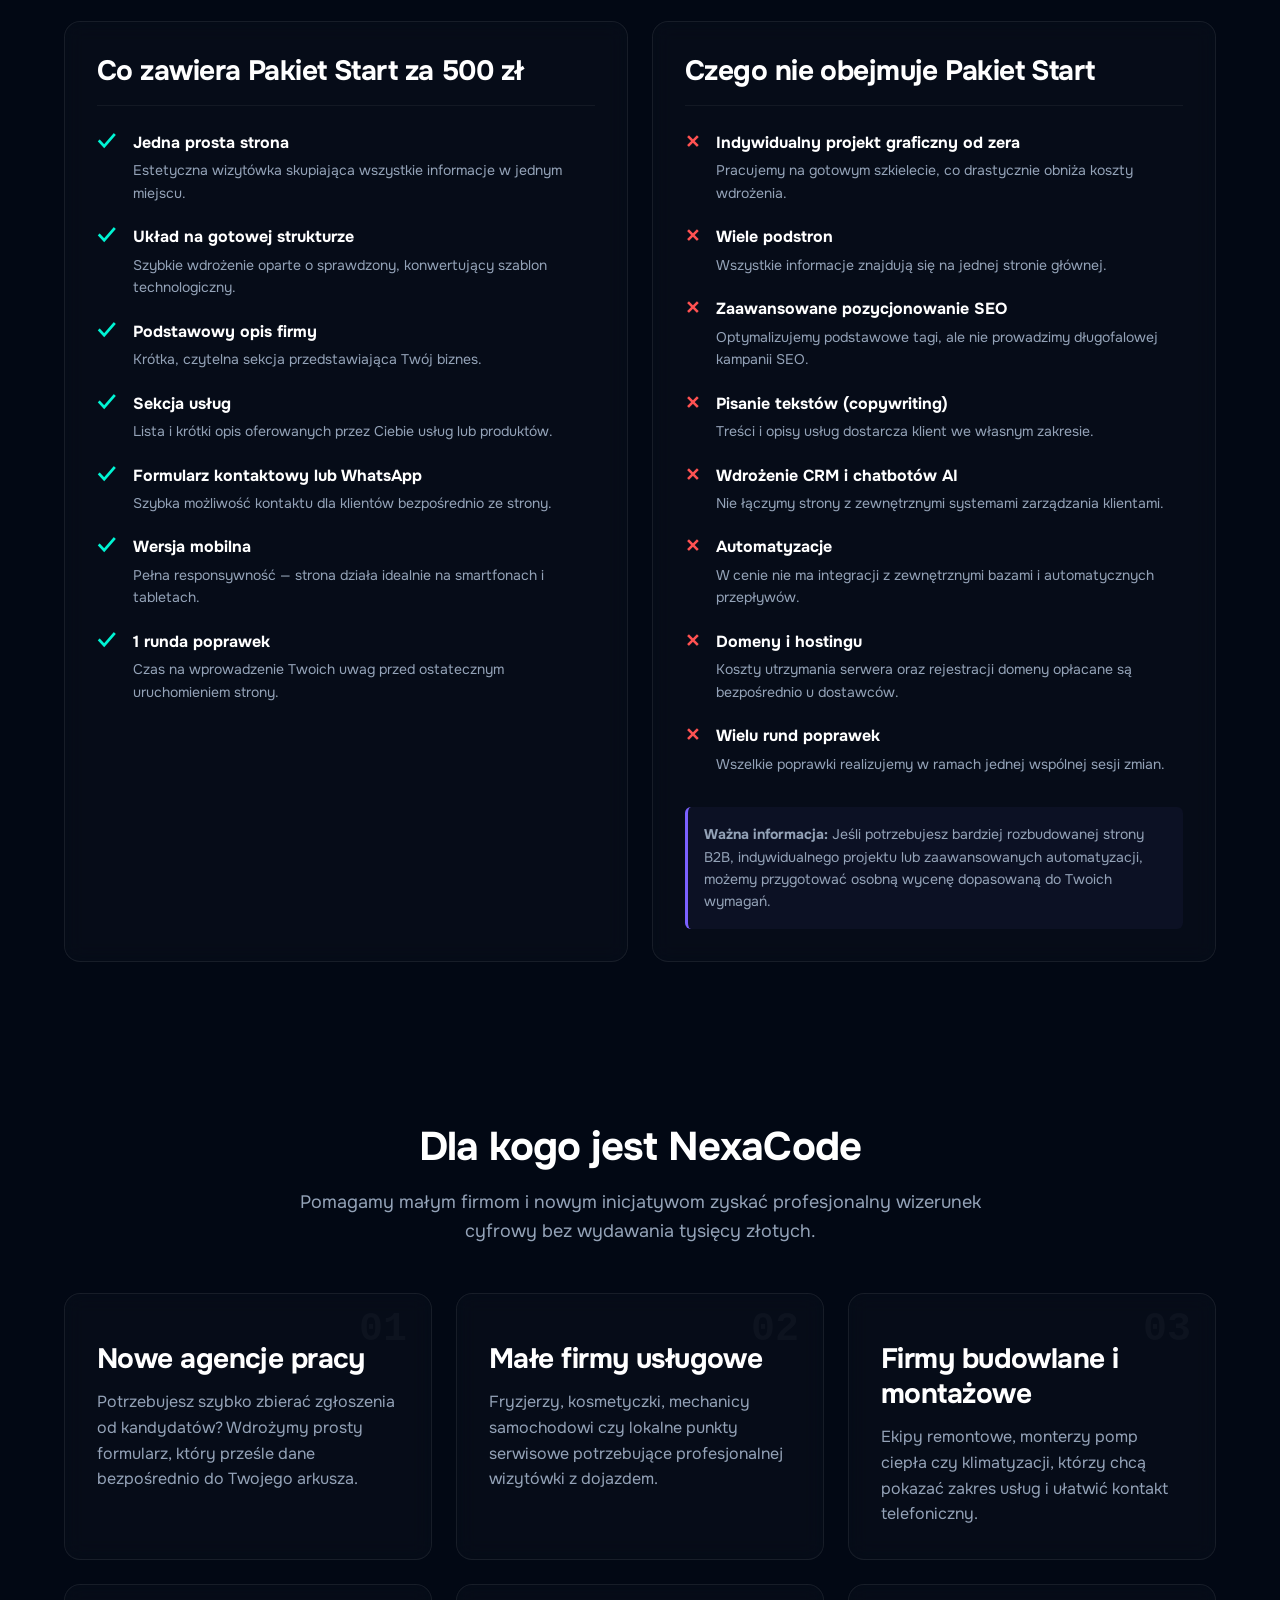
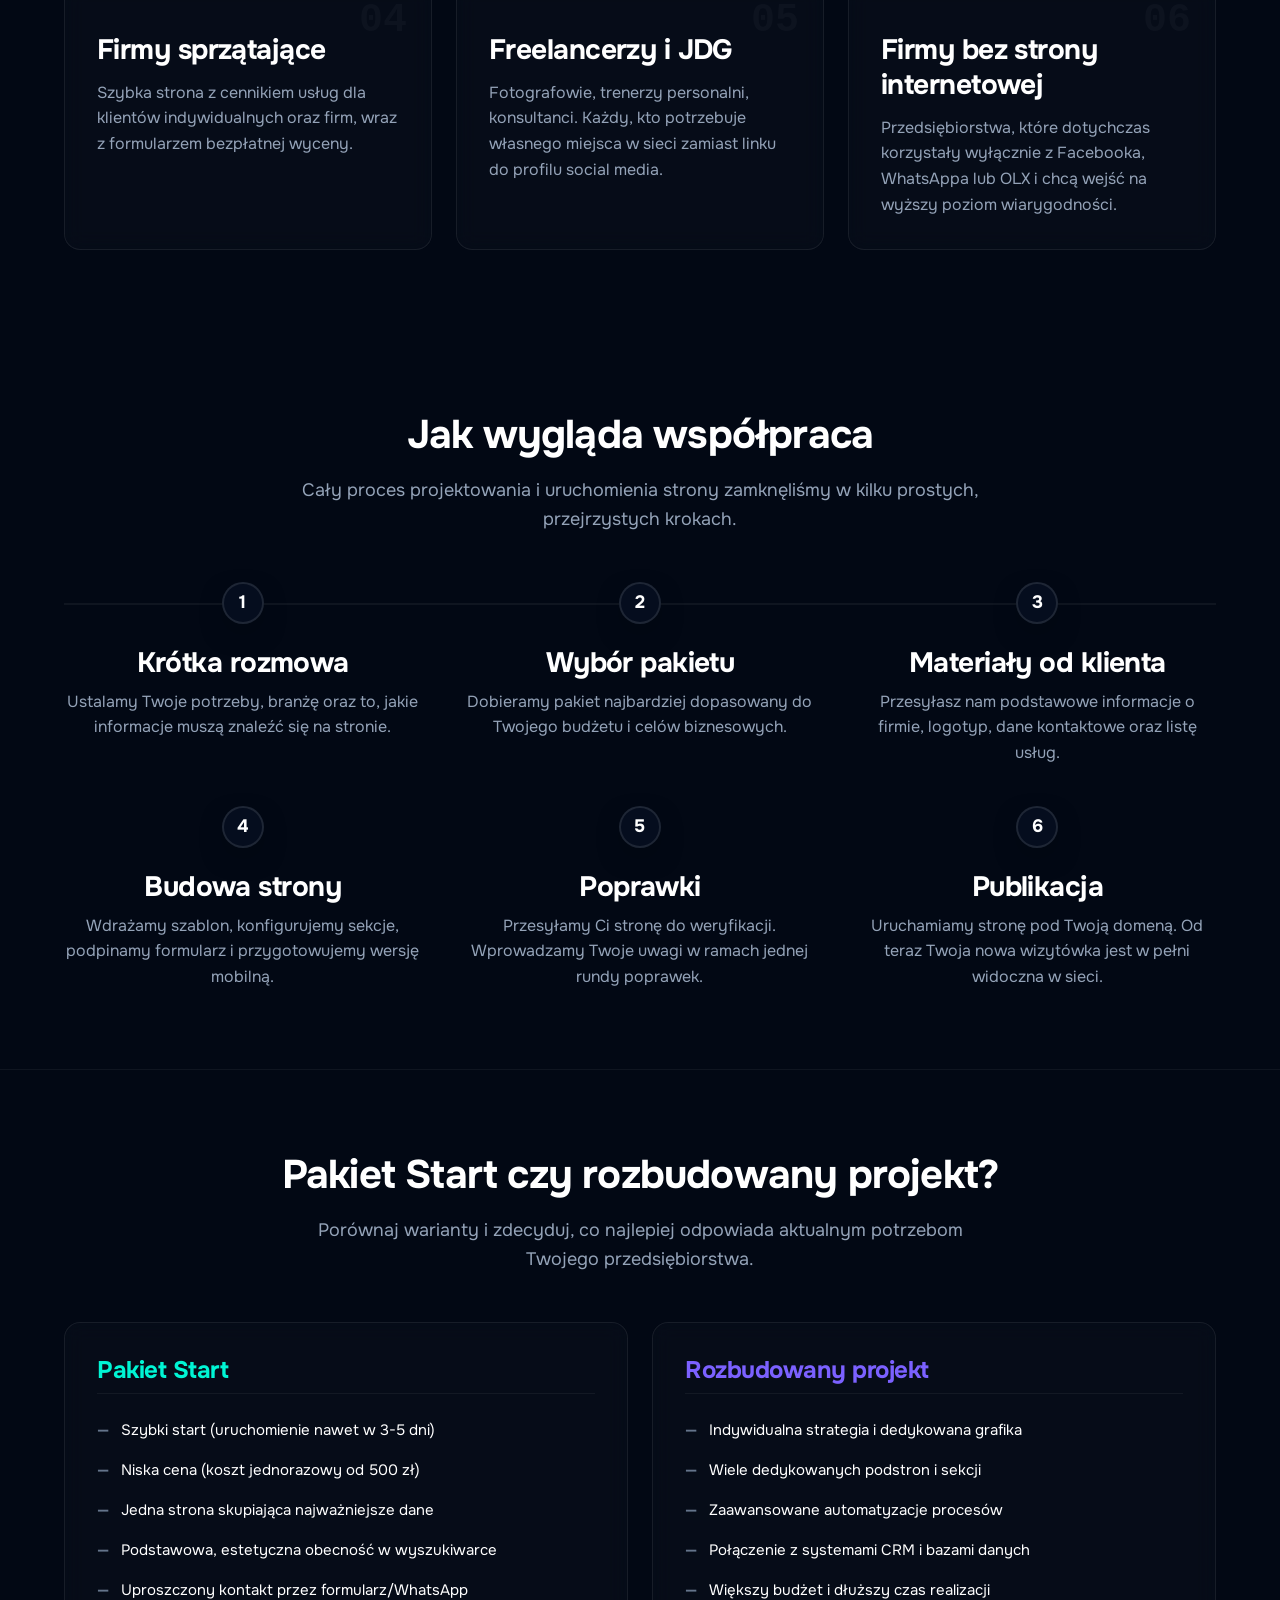
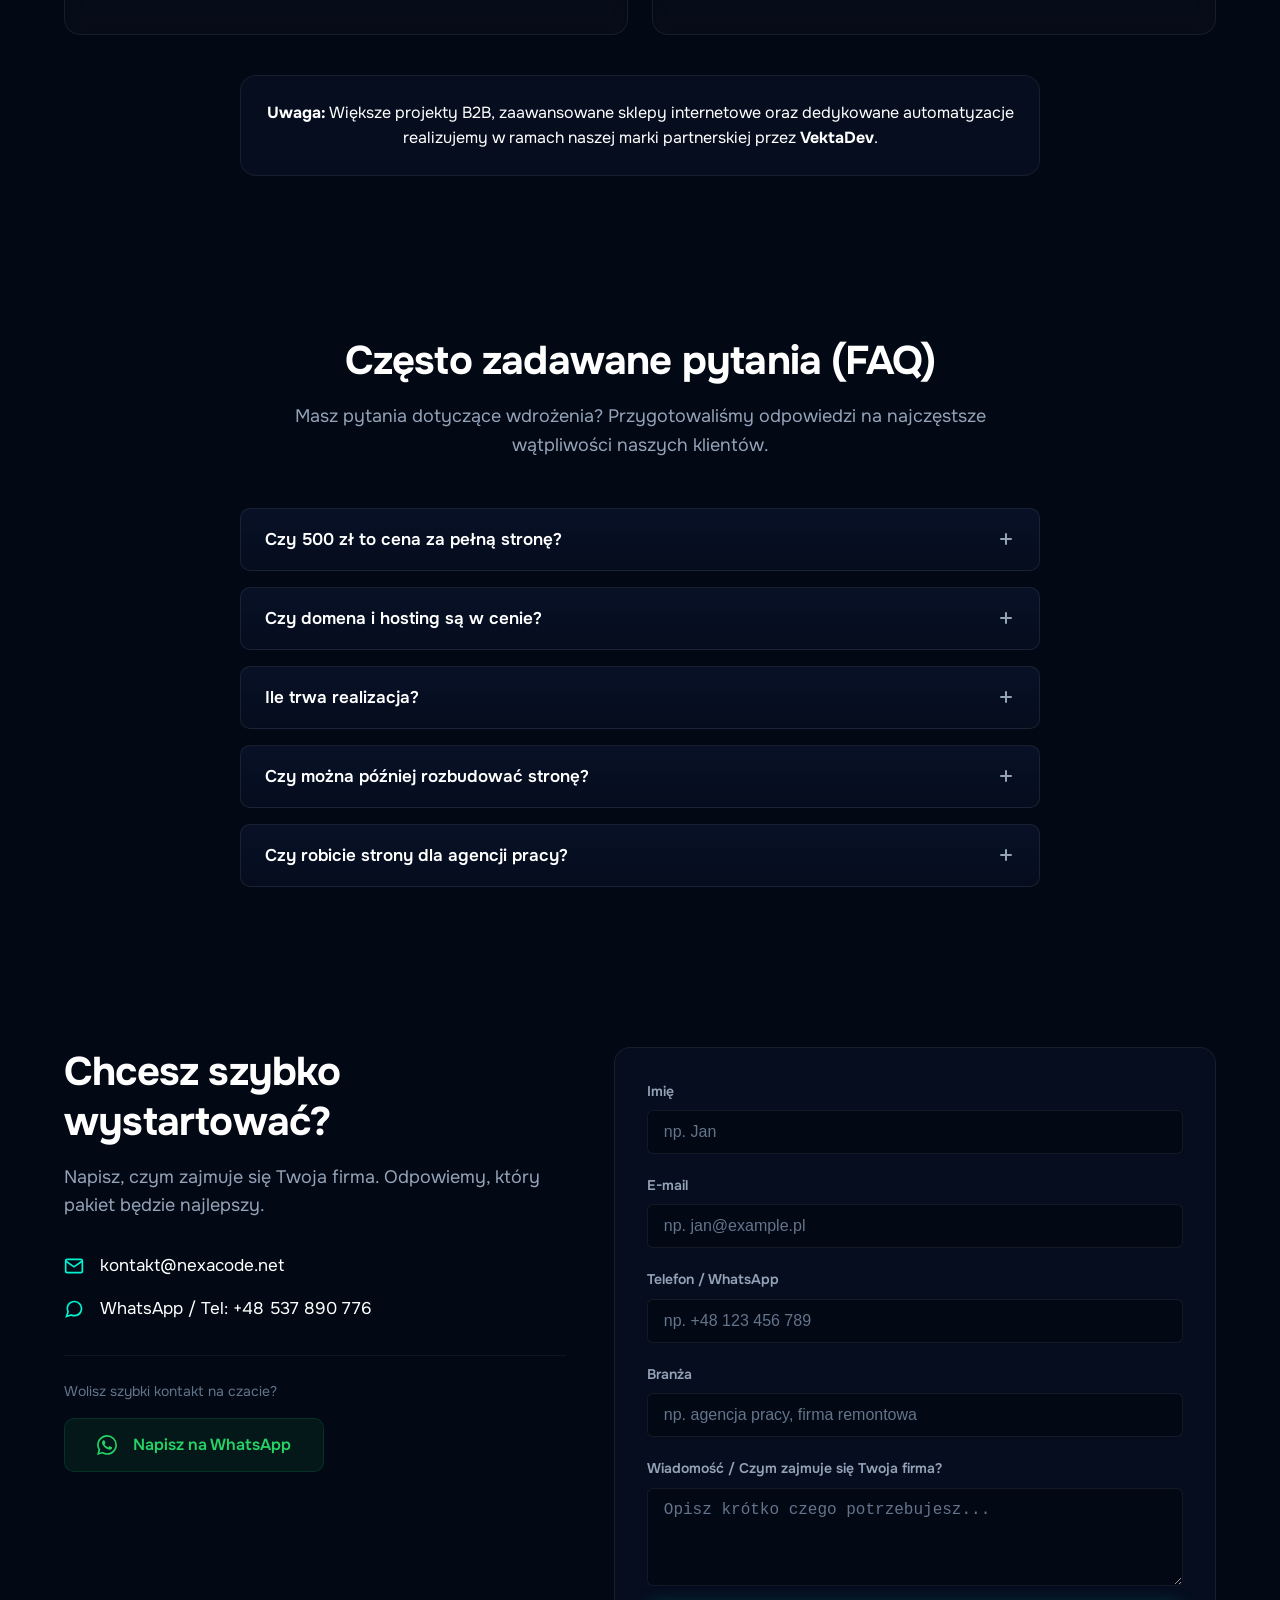
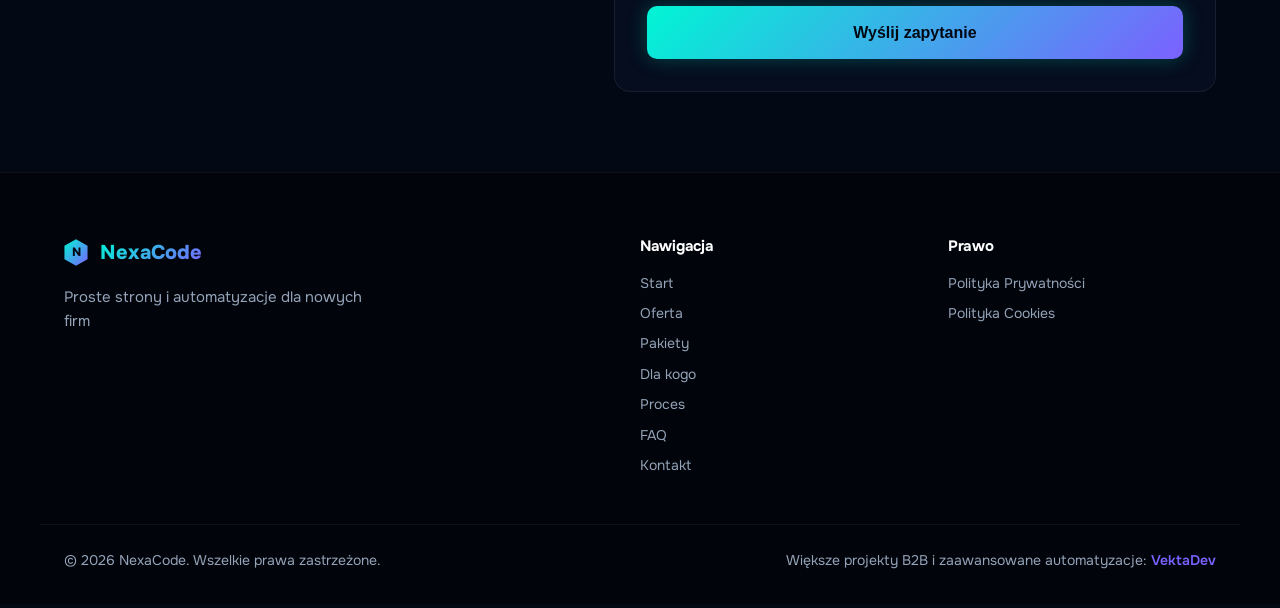
==== commit 02126cd2: "feat: add SVG favicon to all pages" ====
--- a/index.html
+++ b/index.html
@@ -19,6 +19,7 @@
     <link href="https://fonts.googleapis.com/css2?family=Onest:wght@300;400;500;600;700;800&display=swap"
         rel="stylesheet">
     <link rel="stylesheet" href="styles.css">
+    <link rel="icon" type="image/svg+xml" href="favicon.svg">
 </head>
 
 <body>
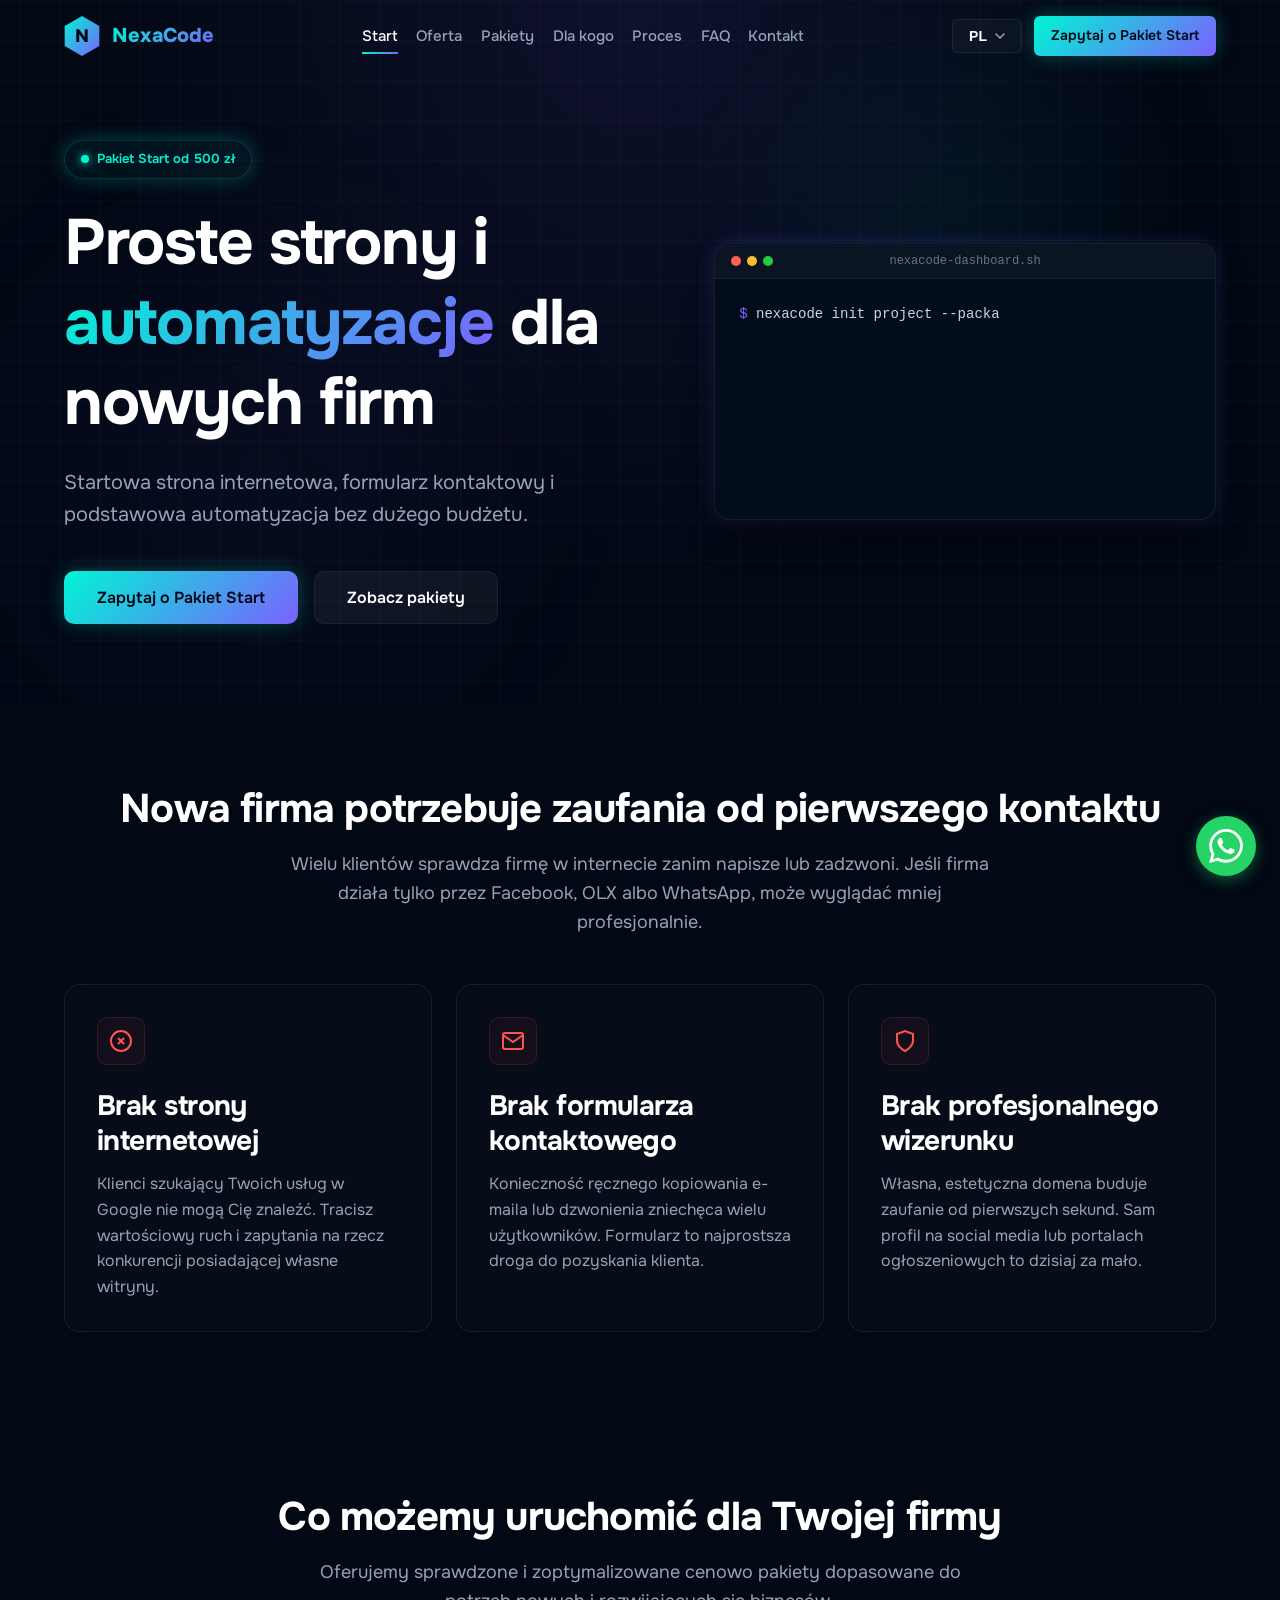
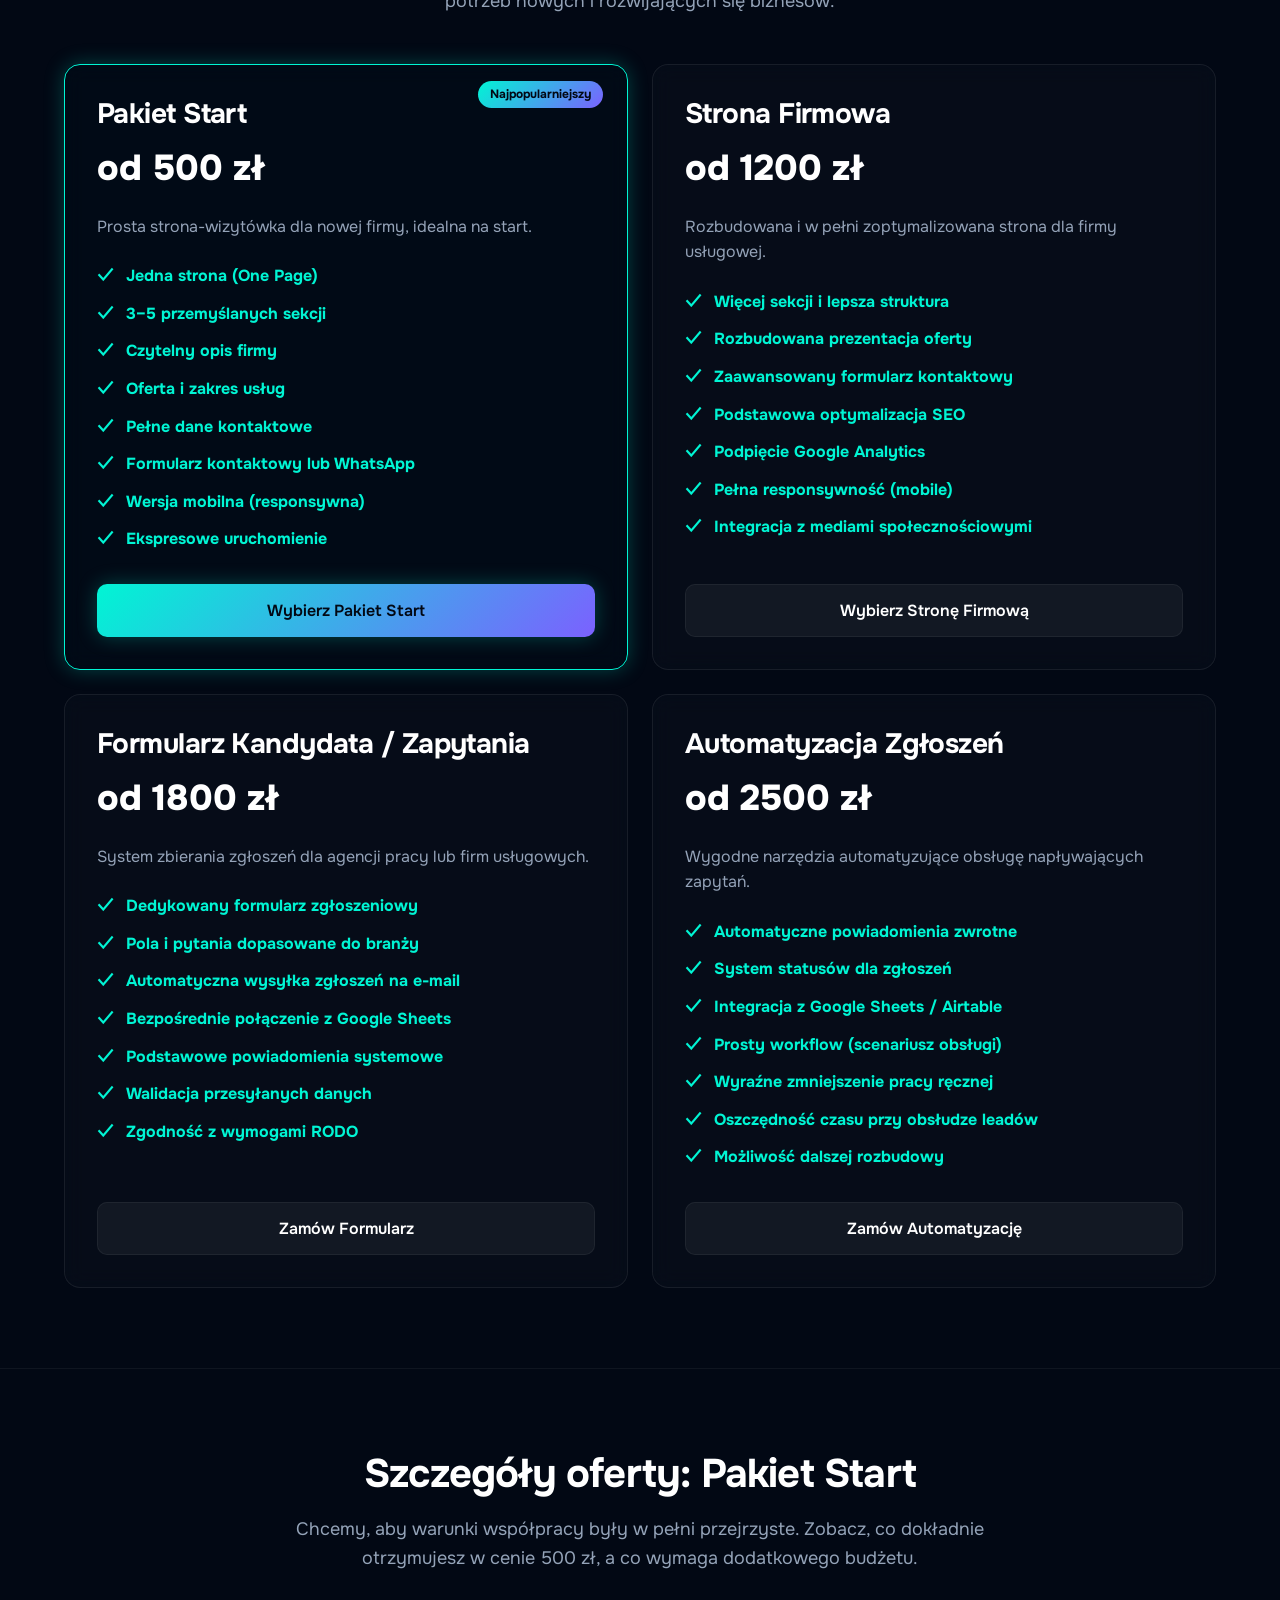
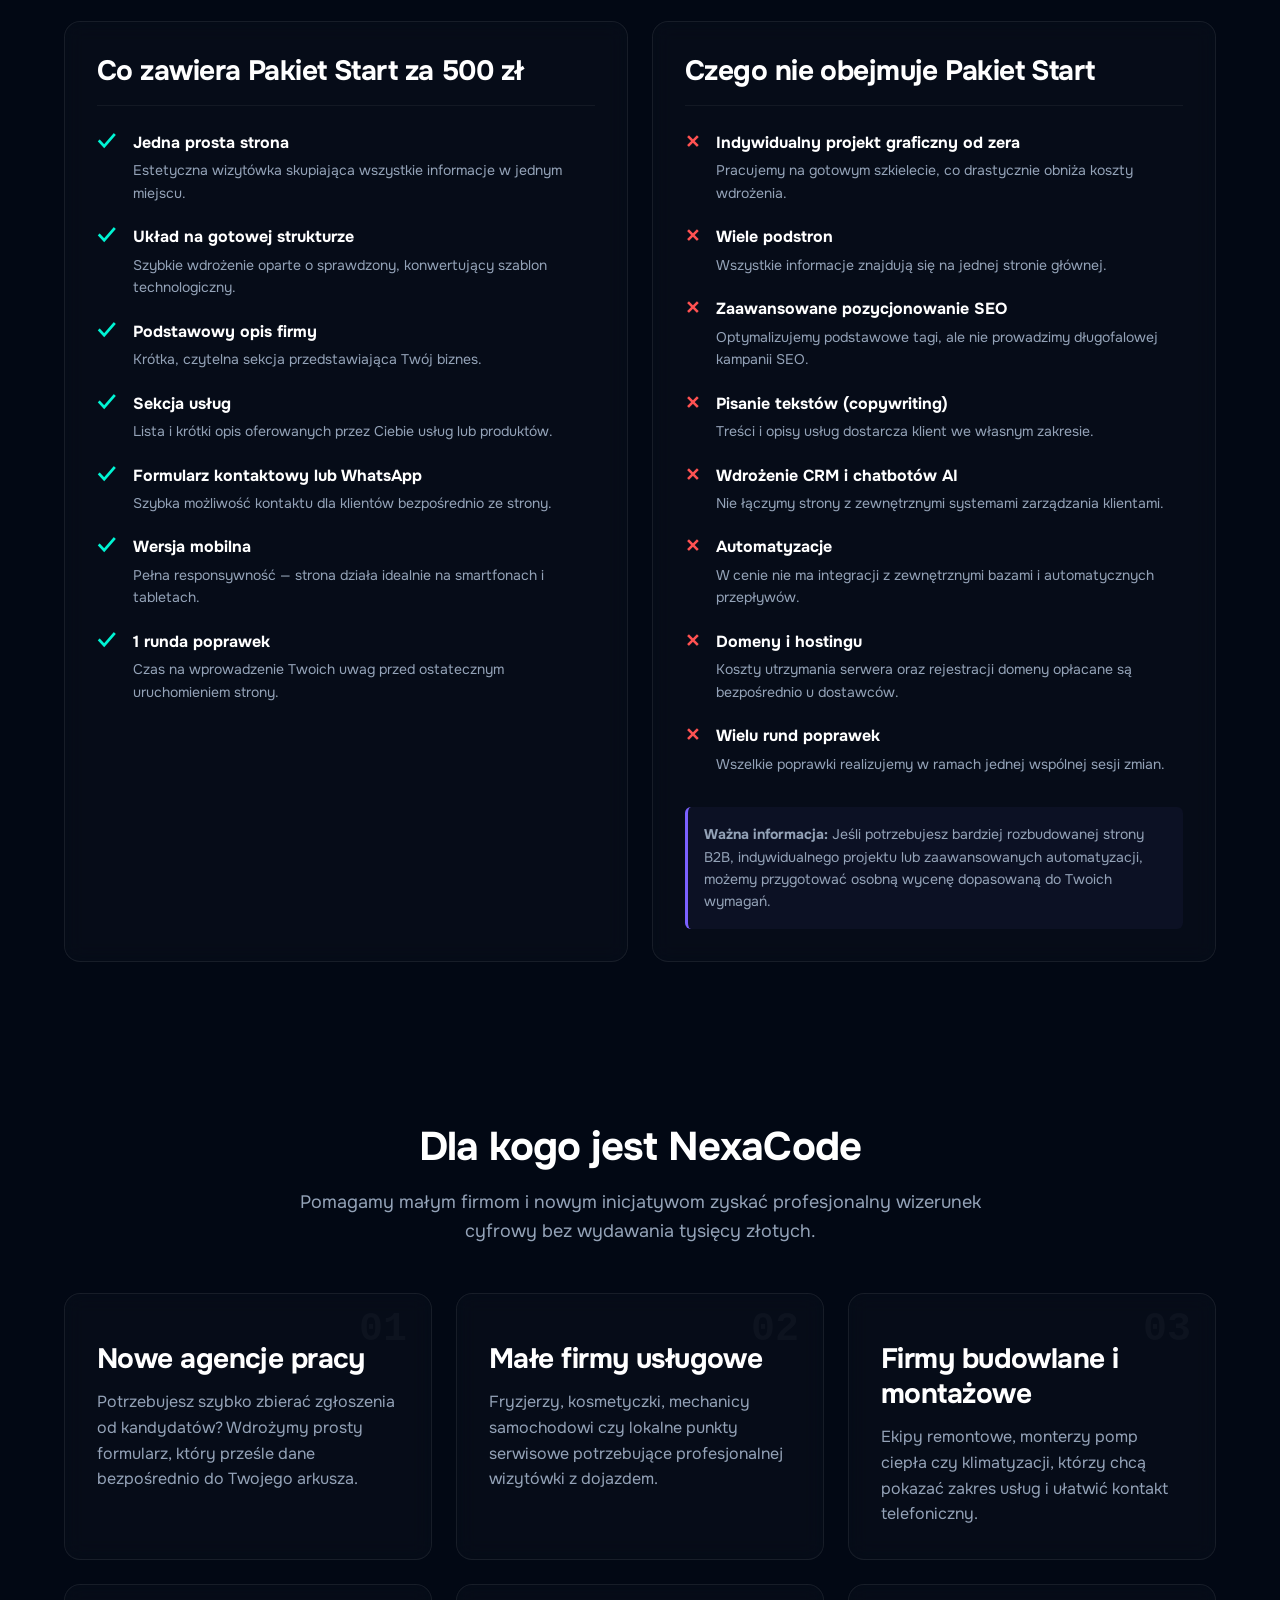
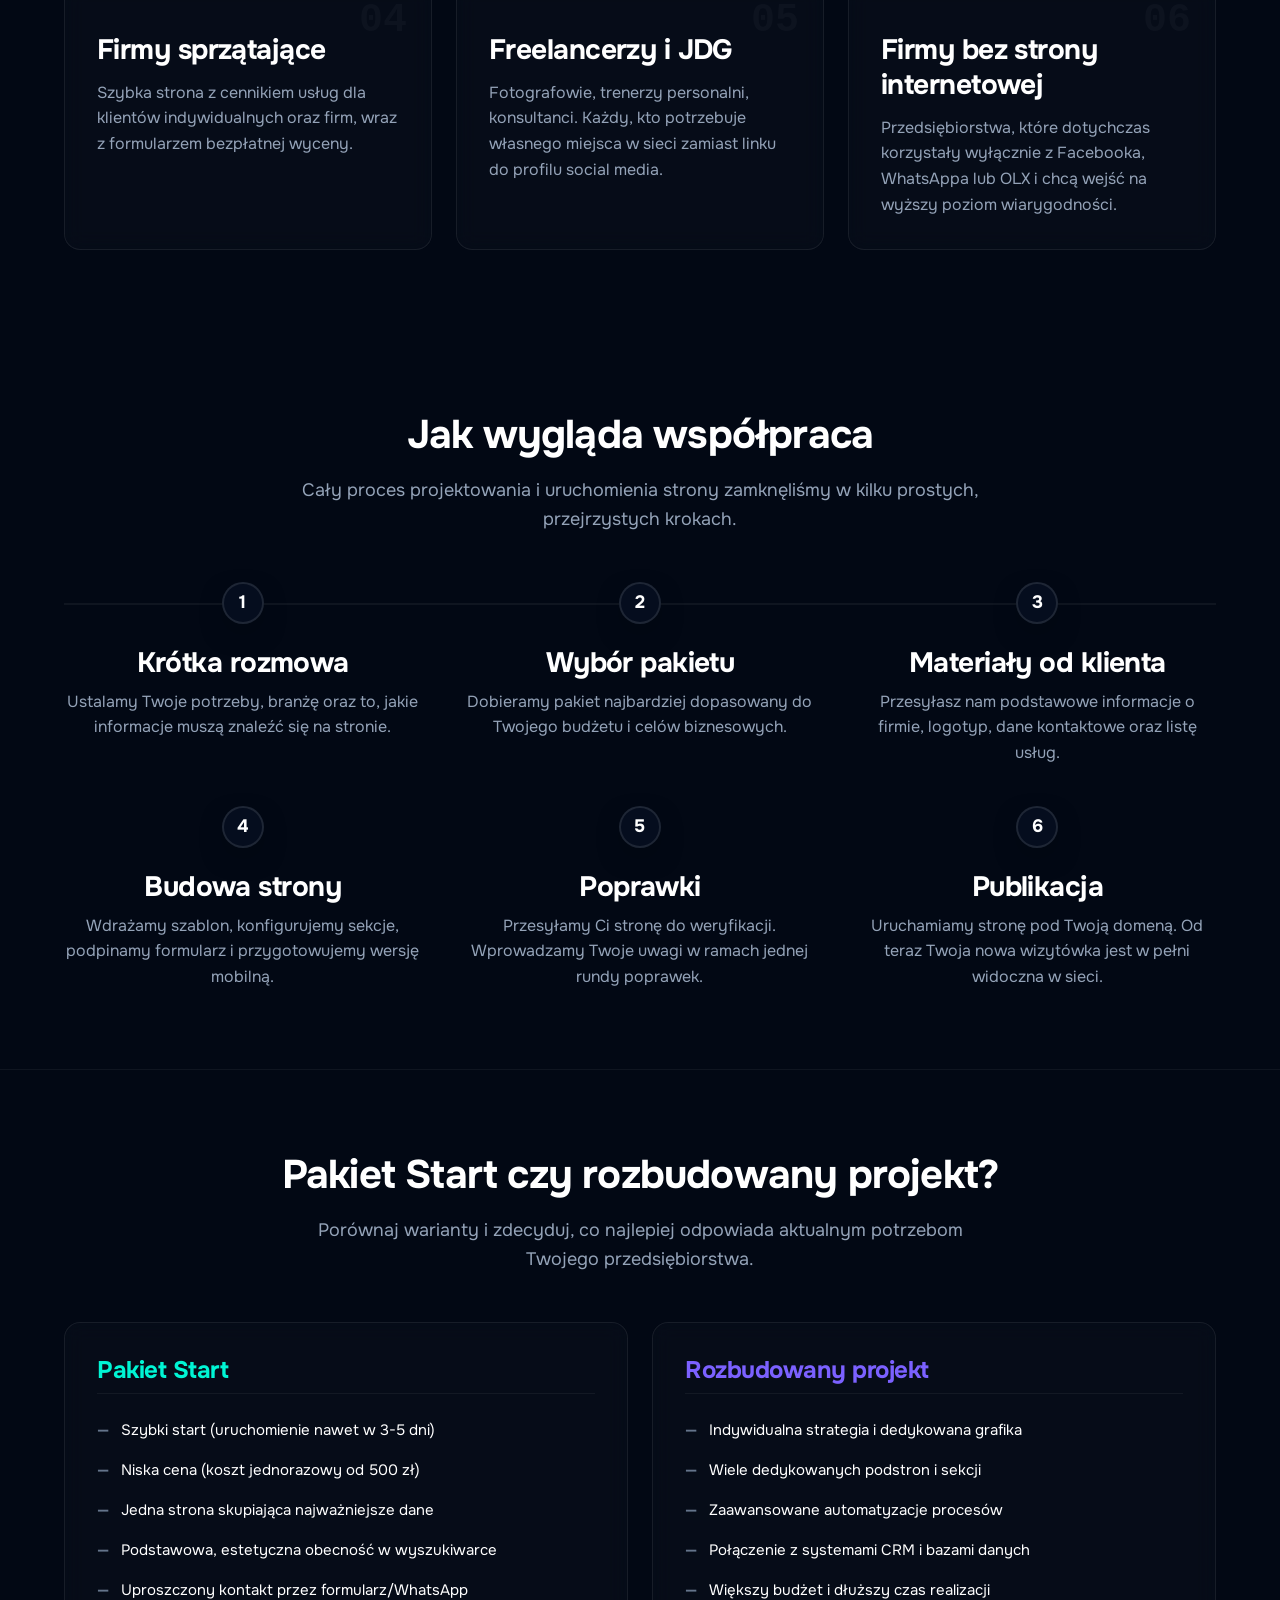
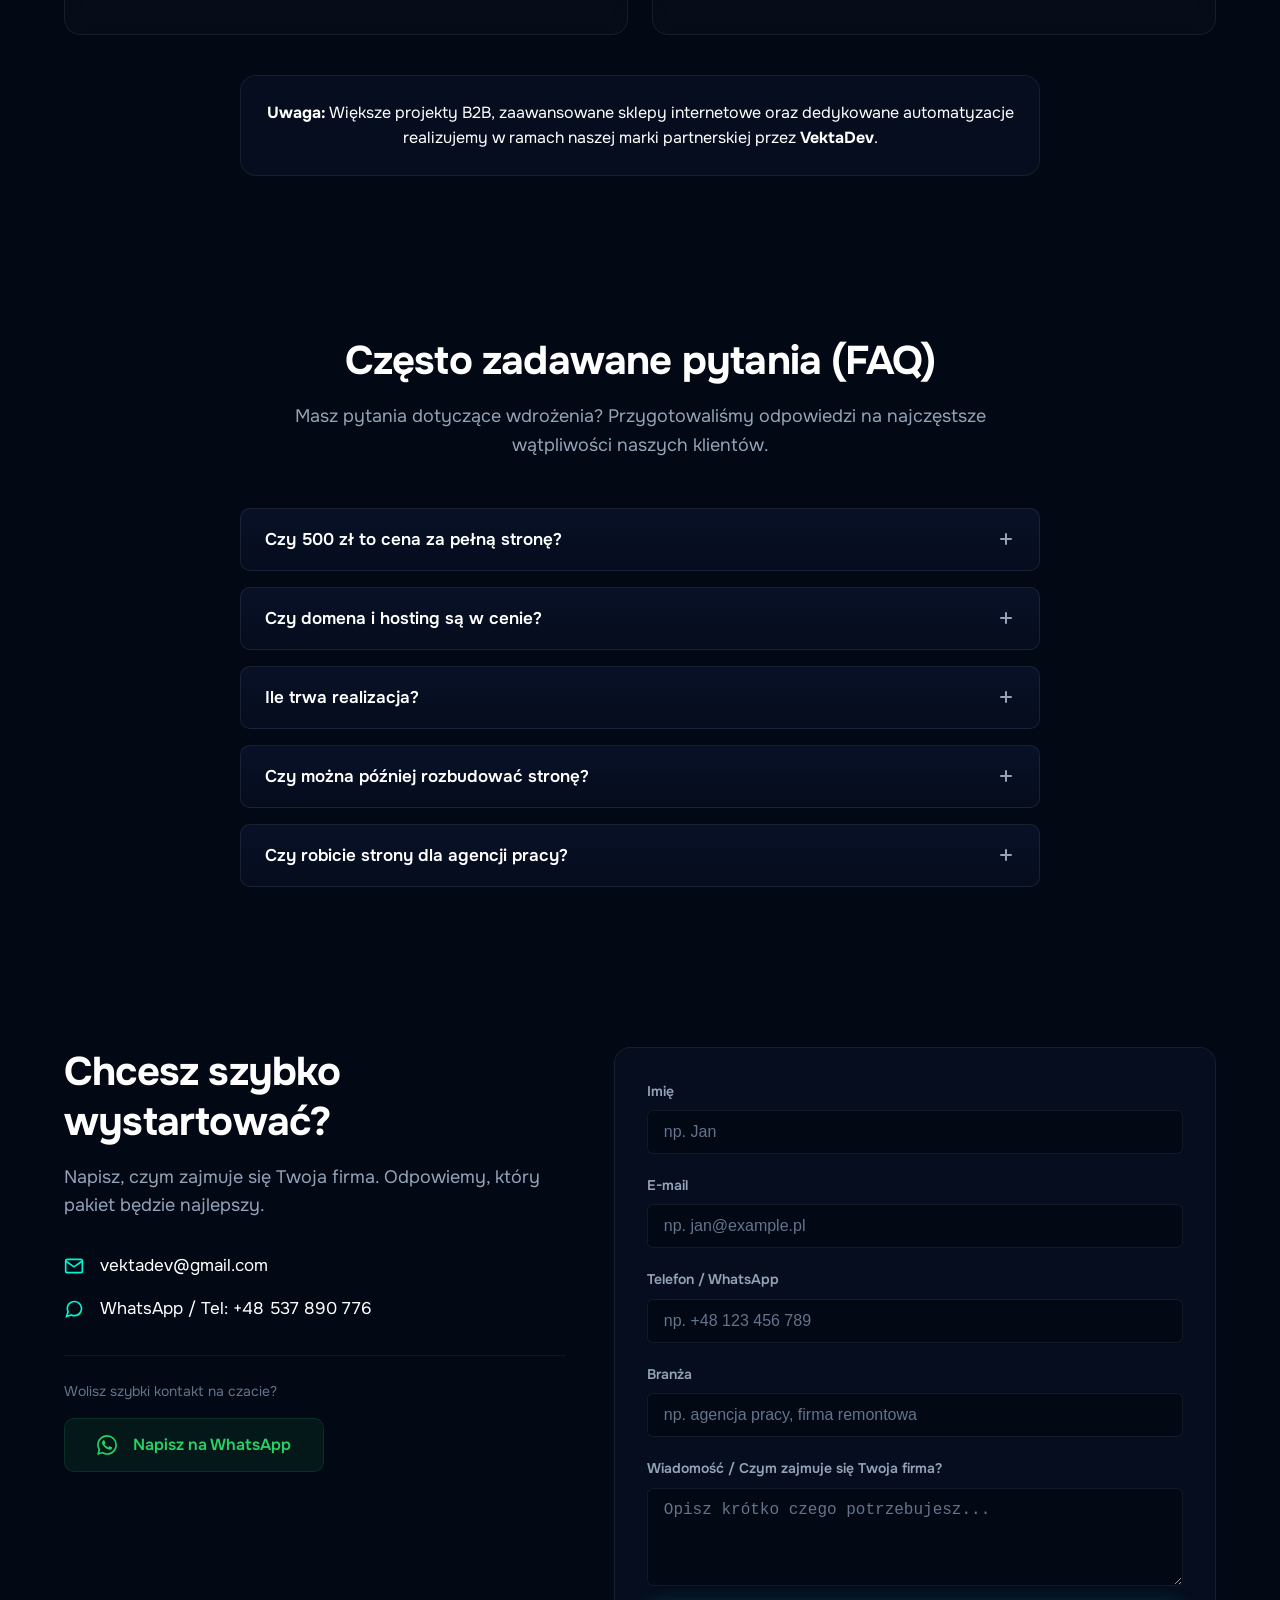
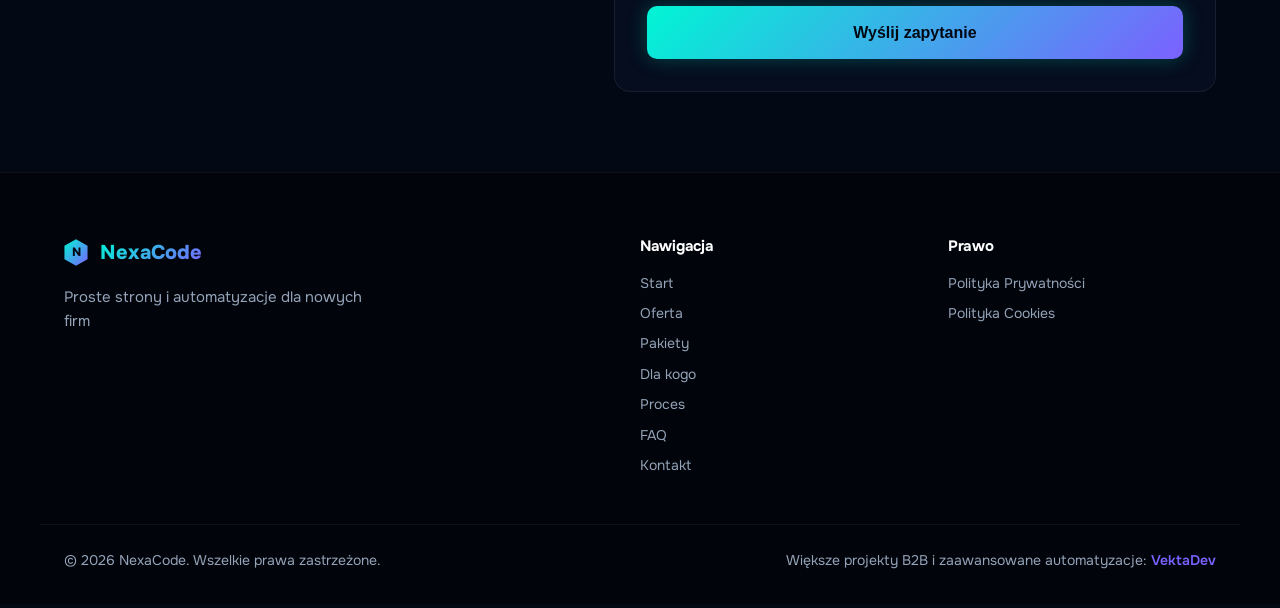
==== commit 2098735d: "feat: change contact email to vektadev@gmail.com and link form to FormSubmit" ====
--- a/index.html
+++ b/index.html
@@ -642,13 +642,13 @@
                         Napisz, czym zajmuje się Twoja firma. Odpowiemy, który pakiet będzie najlepszy.
                     </p>
                     <div class="contact-methods">
-                        <div class="contact-method-item">
+                        <a href="mailto:vektadev@gmail.com" class="contact-method-item">
                             <svg width="20" height="20" viewBox="0 0 24 24" fill="none" stroke="currentColor" stroke-width="2">
                                 <path d="M4 4h16c1.1 0 2 .9 2 2v12c0 1.1-.9 2-2 2H4c-1.1 0-2-.9-2-2V6c0-1.1.9-2 2-2z"/>
                                 <polyline points="22,6 12,13 2,6"/>
                             </svg>
-                            <span>kontakt@nexacode.net</span>
-                        </div>
+                            <span>vektadev@gmail.com</span>
+                        </a>
                         <div class="contact-method-item">
                             <svg width="20" height="20" viewBox="0 0 24 24" fill="none" stroke="currentColor" stroke-width="2">
                                 <path d="M21 11.5a8.38 8.38 0 0 1-.9 3.8 8.5 8.5 0 0 1-7.6 4.7 8.38 8.38 0 0 1-3.8-.9L3 21l1.9-5.7a8.38 8.38 0 0 1-.9-3.8 8.5 8.5 0 0 1 4.7-7.6 8.38 8.38 0 0 1 3.8-.9h.5a8.48 8.48 0 0 1 8 8v.5z"/>
--- a/styles.css
+++ b/styles.css
@@ -1155,6 +1155,11 @@
     align-items: center;
     gap: var(--space-4);
     font-size: 1.0625rem;
+    color: var(--color-text-primary);
+}
+
+a.contact-method-item:hover {
+    color: var(--color-accent-teal);
 }
 
 .contact-method-item svg {
@@ -1231,6 +1236,12 @@
     background: #10b981 !important;
     color: #ffffff !important;
     box-shadow: 0 0 20px rgba(16, 185, 129, 0.4) !important;
+}
+
+.btn-error {
+    background: #ef4444 !important;
+    color: #ffffff !important;
+    box-shadow: 0 0 20px rgba(239, 68, 68, 0.4) !important;
 }
 
 .btn-loading {
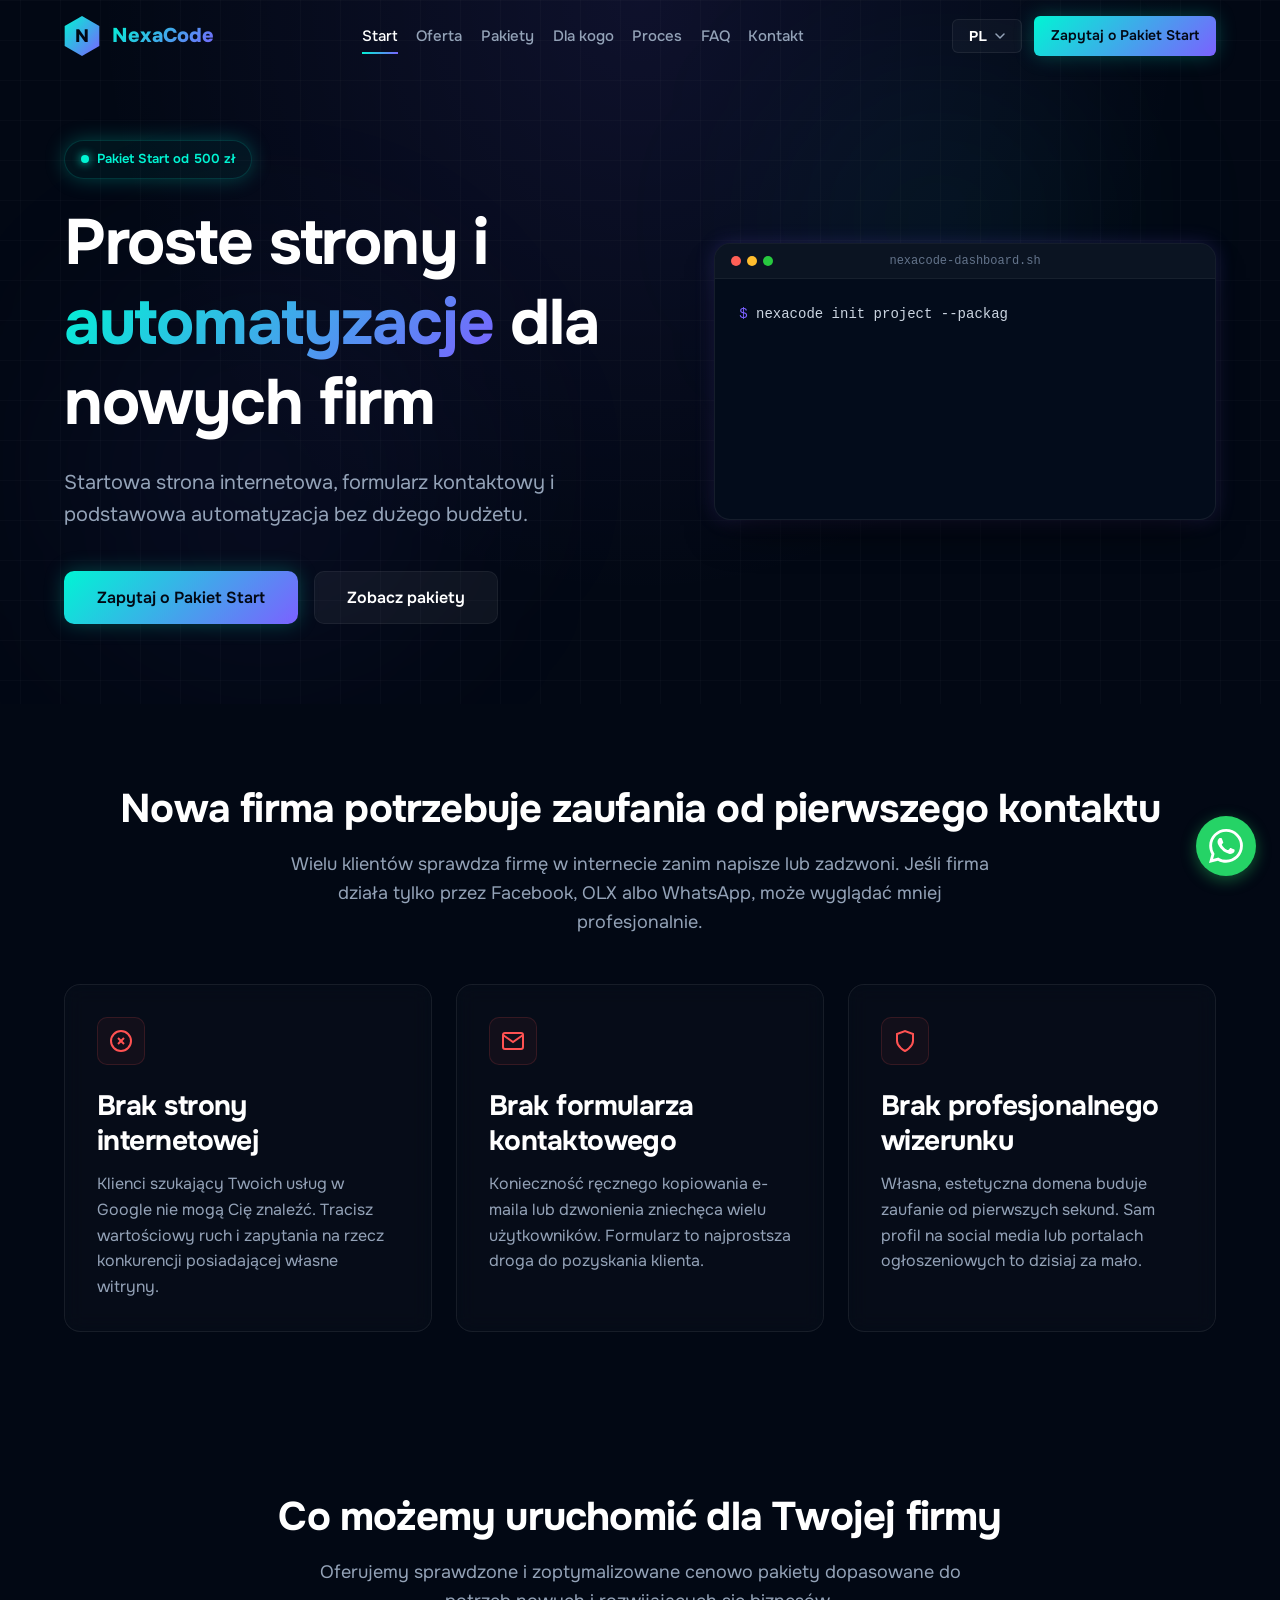
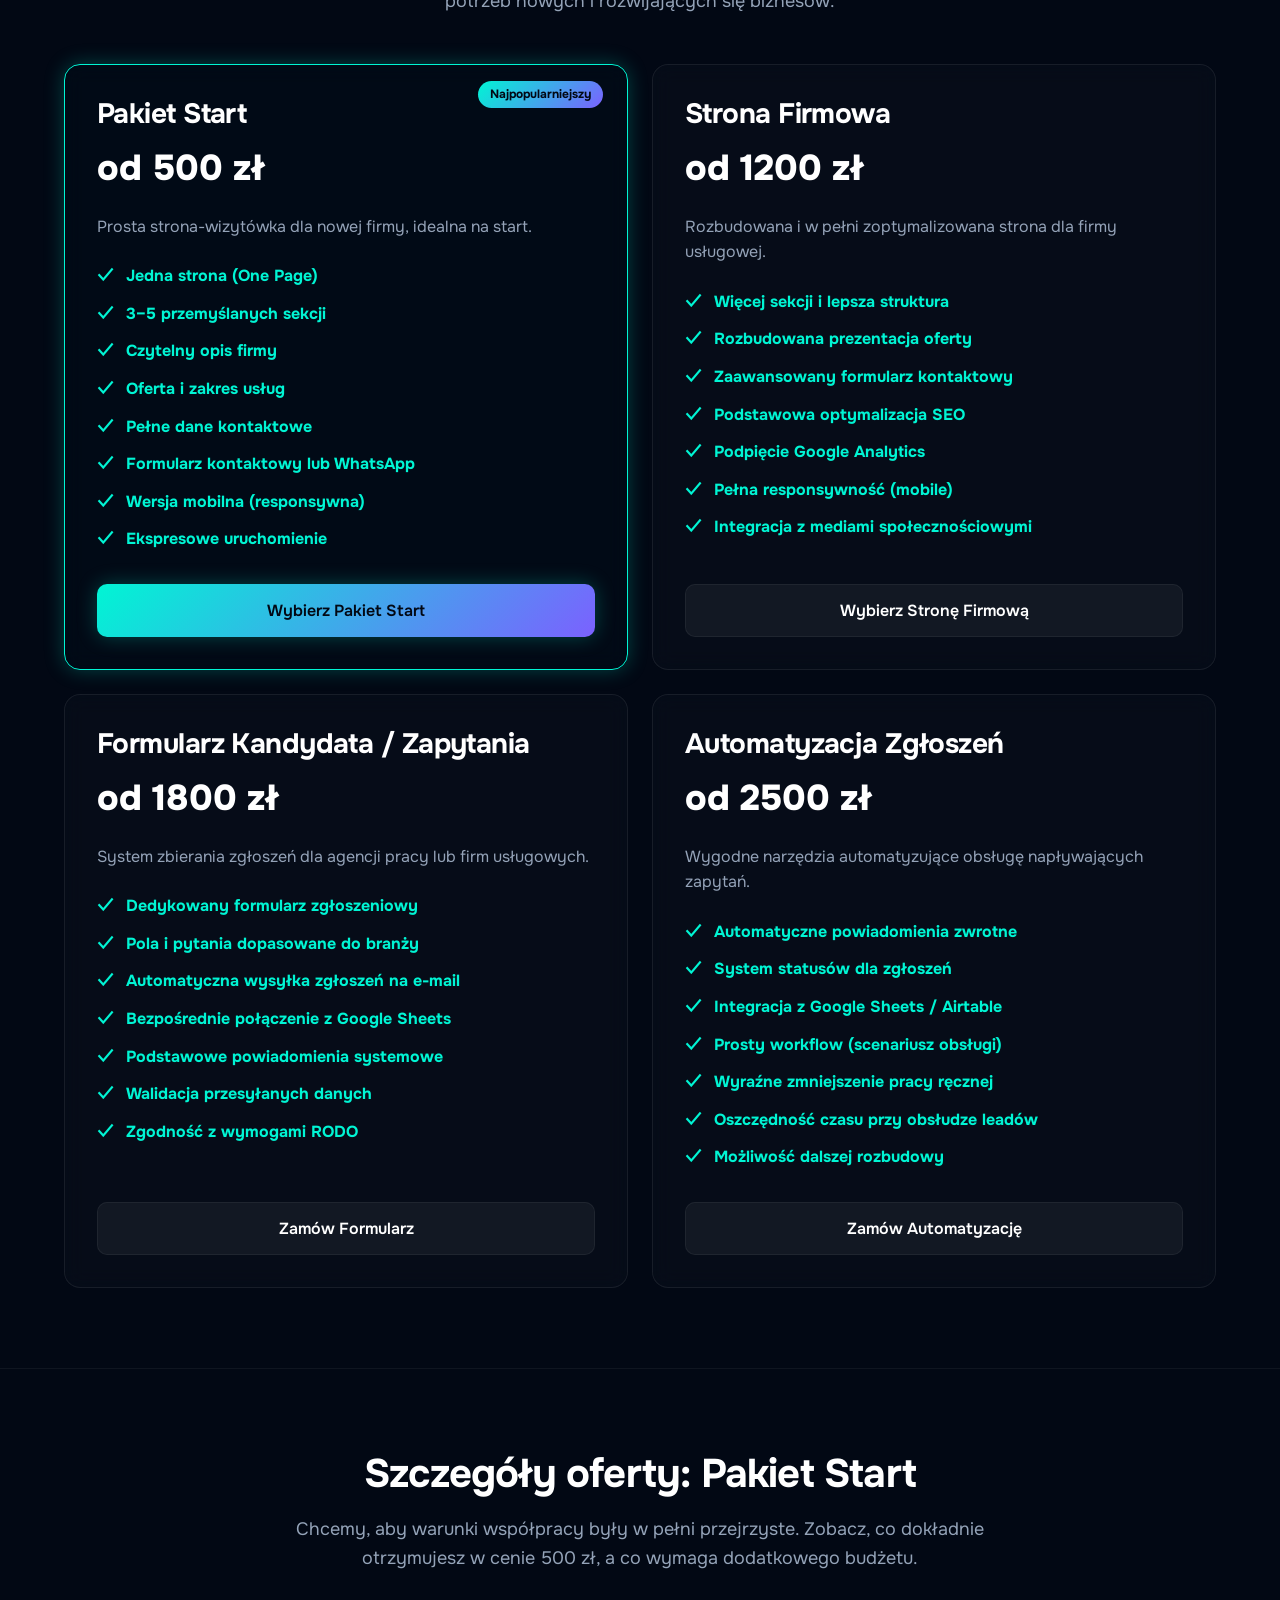
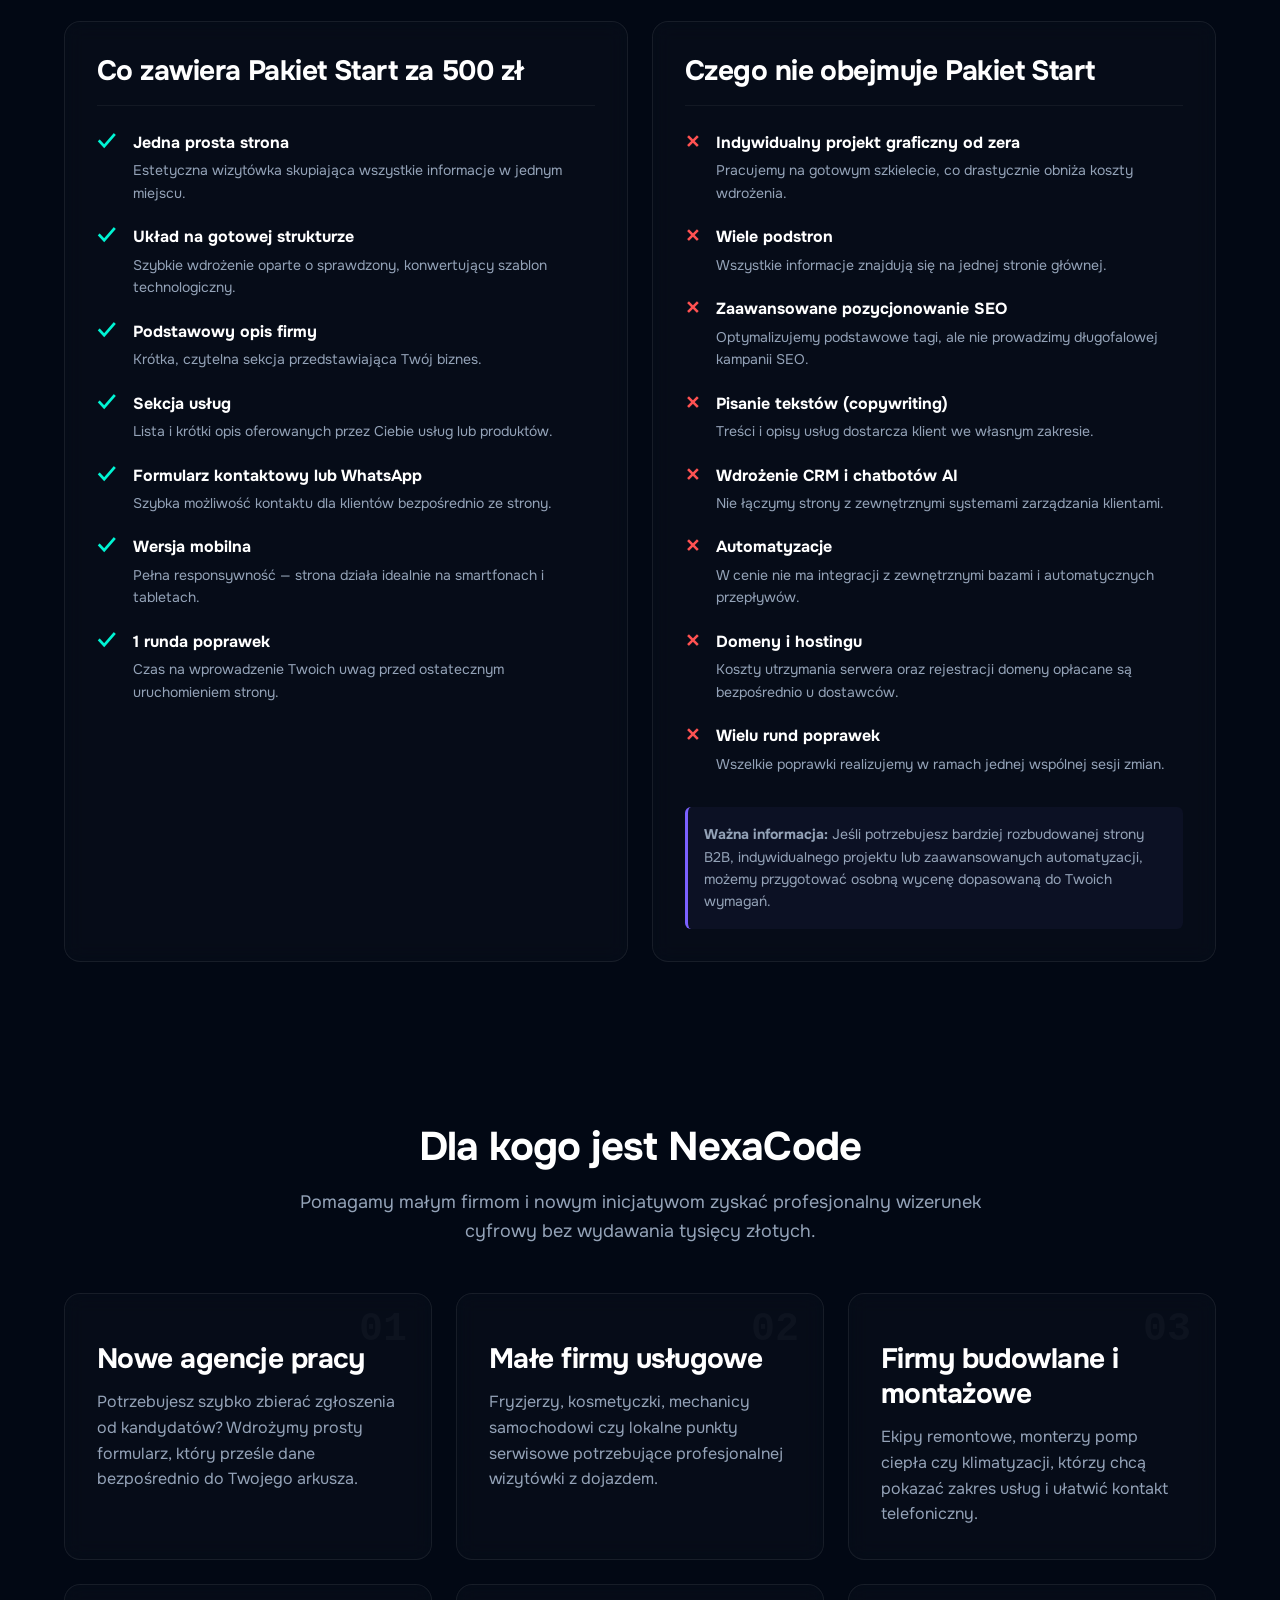
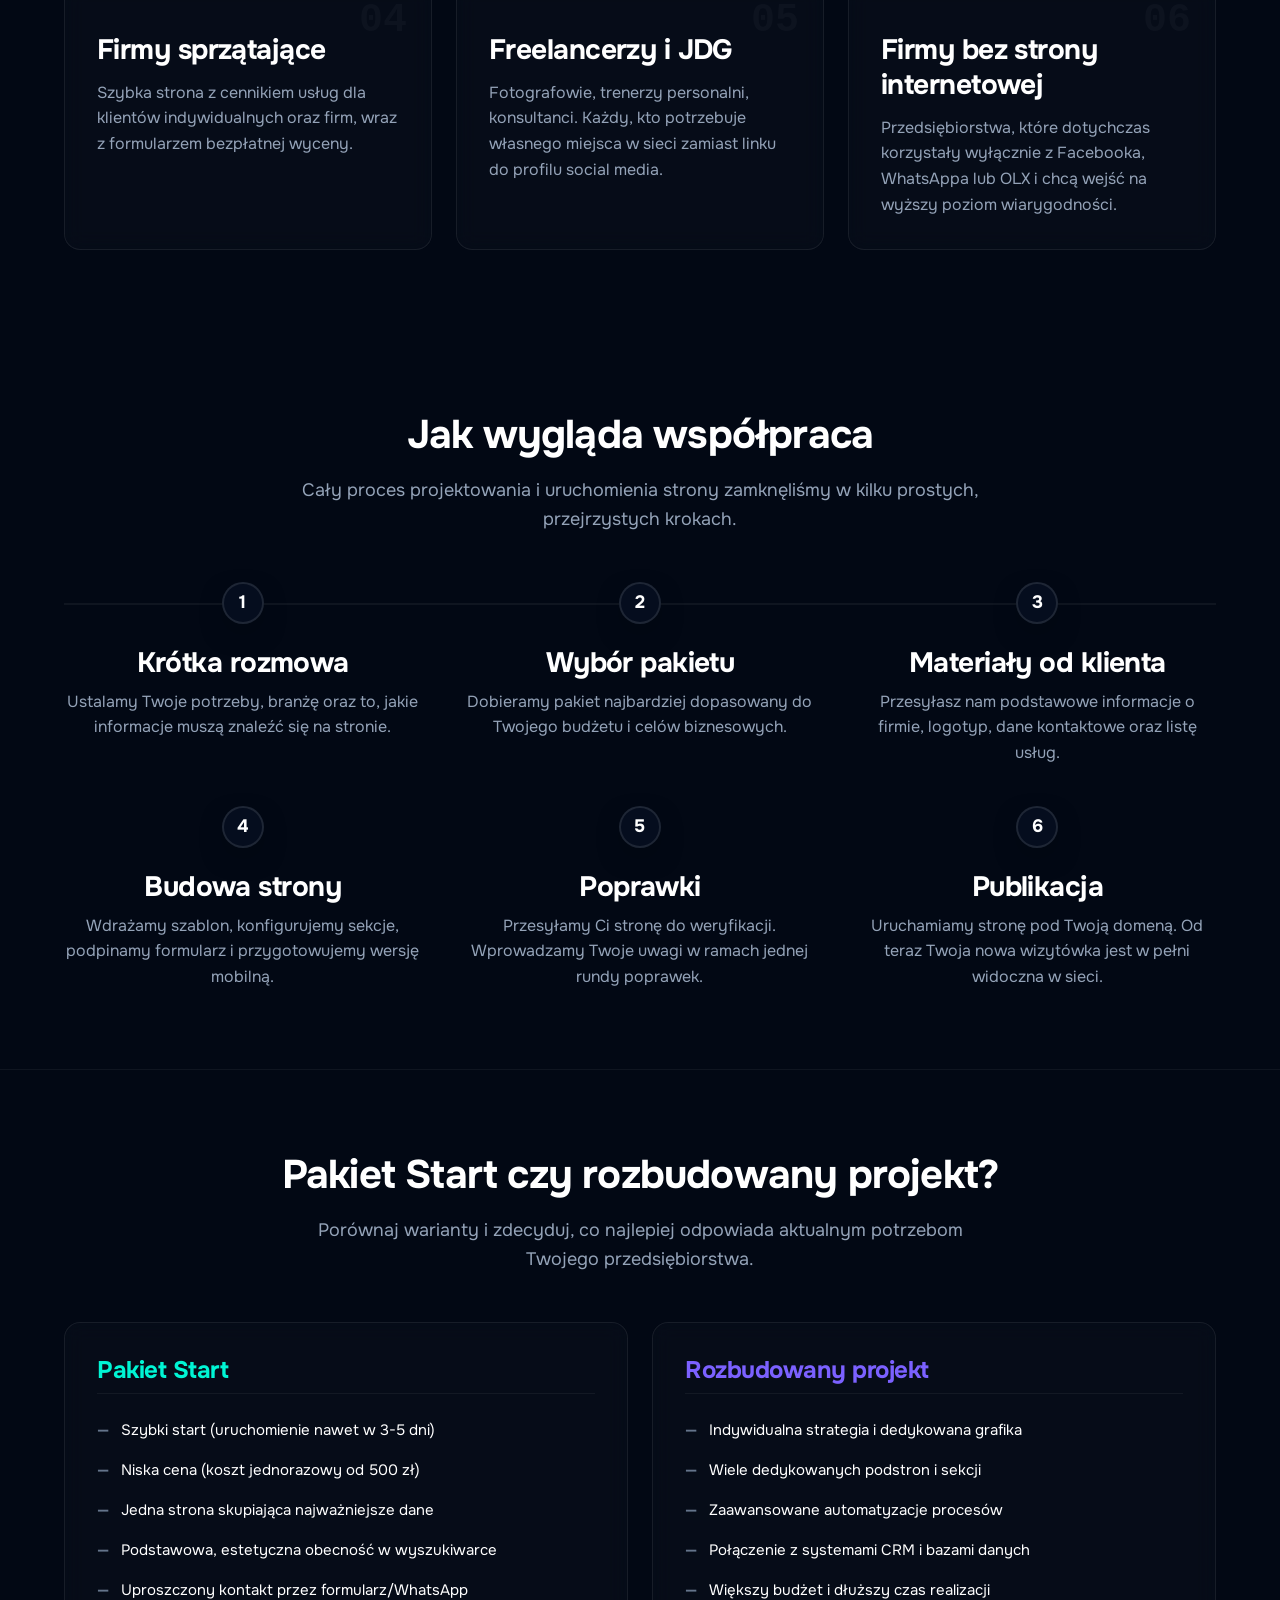
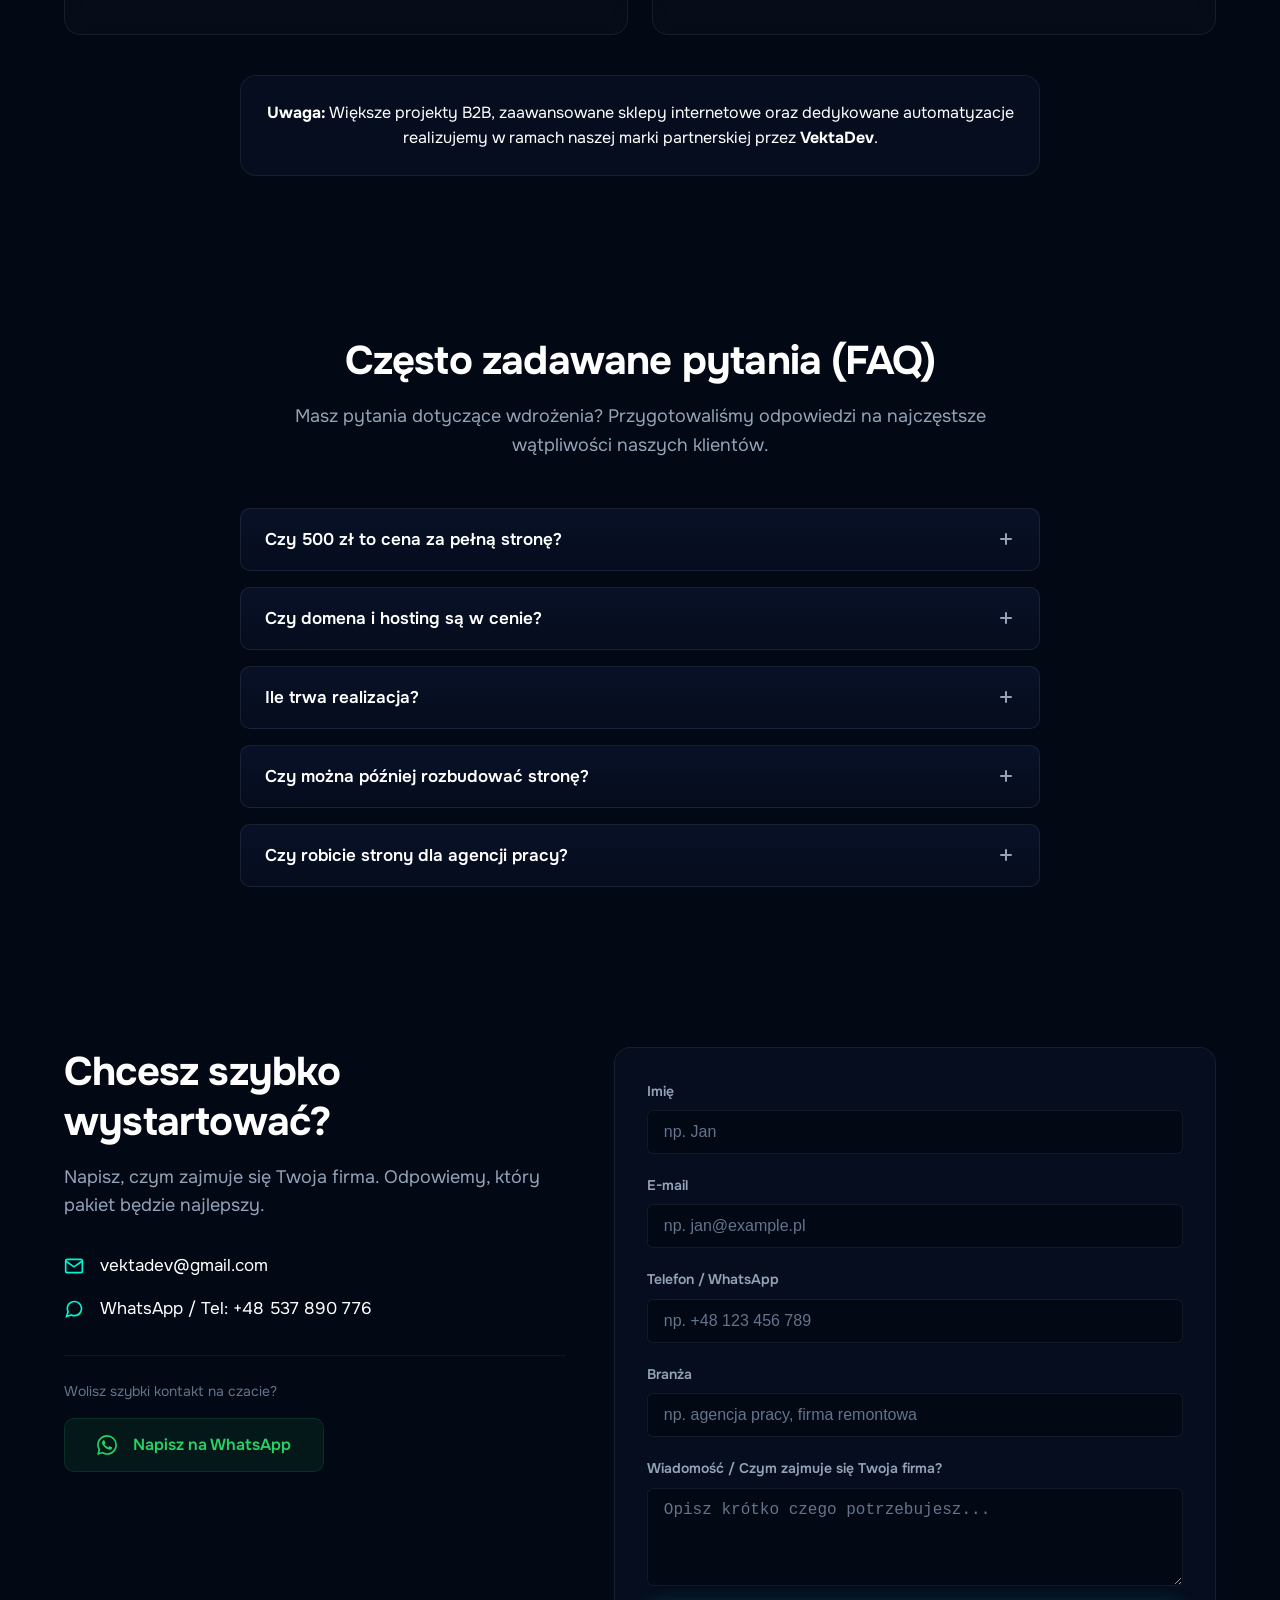
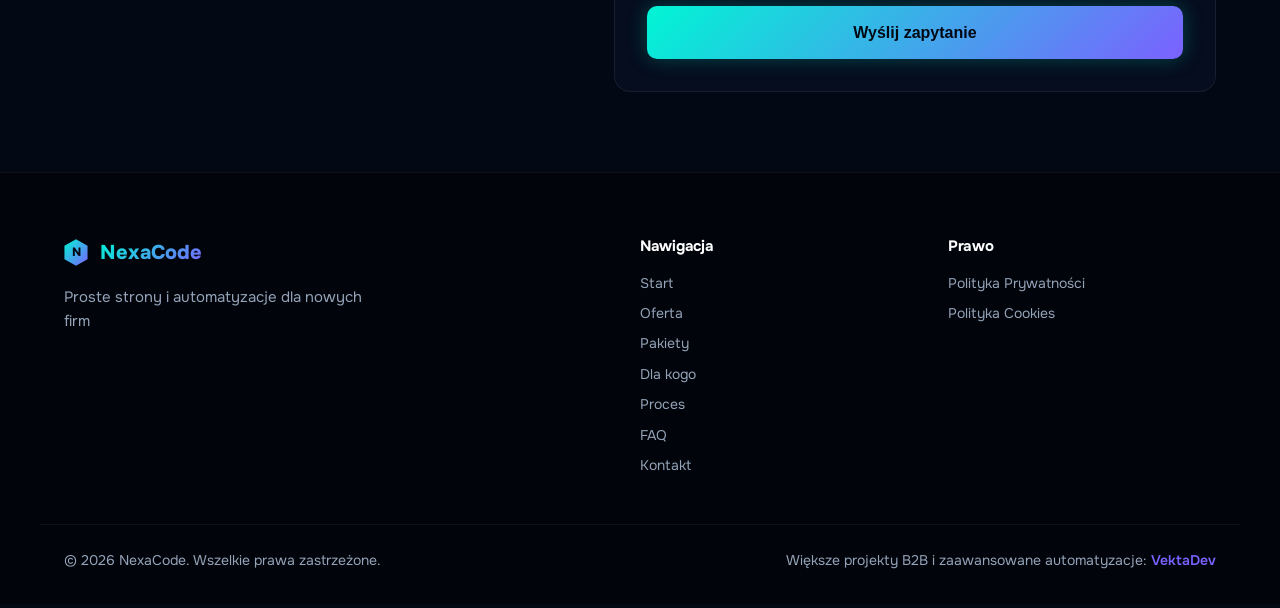
==== commit 2fb3bffa: "feat: localize contact form placeholders and WhatsApp prompts" ====
--- a/index.html
+++ b/index.html
@@ -658,12 +658,12 @@
                     </div>
                     
                     <div class="contact-whatsapp-block">
-                        <p class="whatsapp-label">Wolisz szybki kontakt na czacie?</p>
+                        <p class="whatsapp-label" data-i18n="whatsapp-label">Wolisz szybki kontakt na czacie?</p>
                         <a href="https://wa.me/48537890776" target="_blank" rel="noopener noreferrer" class="btn whatsapp-btn">
                             <svg width="20" height="20" viewBox="0 0 24 24" fill="currentColor" style="margin-right: 8px;">
                                 <path d="M17.472 14.382c-.297-.149-1.758-.867-2.03-.967-.273-.099-.471-.148-.67.15-.197.297-.767.966-.94 1.164-.173.199-.347.223-.644.075-.297-.15-1.255-.463-2.39-1.475-.883-.788-1.48-1.761-1.653-2.059-.173-.297-.018-.458.13-.606.134-.133.298-.347.446-.52.149-.174.198-.298.298-.497.099-.198.05-.371-.025-.52-.075-.149-.669-1.612-.916-2.207-.242-.579-.487-.5-.669-.51-.173-.008-.371-.01-.57-.01-.198 0-.52.074-.792.372-.272.297-1.04 1.016-1.04 2.479 0 1.462 1.065 2.875 1.213 3.074.149.198 2.096 3.2 5.077 4.487.709.306 1.262.489 1.694.625.712.227 1.36.195 1.871.118.571-.085 1.758-.719 2.006-1.413.248-.694.248-1.289.173-1.413-.074-.124-.272-.198-.57-.347m-5.421 7.403h-.004a9.87 9.87 0 01-5.031-1.378l-.361-.214-3.741.982.998-3.648-.235-.374a9.86 9.86 0 01-1.51-5.26c.001-5.45 4.436-9.884 9.888-9.884 2.64 0 5.122 1.03 6.988 2.898a9.825 9.825 0 012.893 6.994c-.003 5.45-4.437 9.884-9.885 9.884m8.413-18.297A11.815 11.815 0 0012.05 0C5.495 0 .16 5.335.157 11.892c0 2.096.547 4.142 1.588 5.945L0 24l6.335-1.662c1.746.953 3.71 1.455 5.703 1.456h.004c6.554 0 11.89-5.335 11.893-11.893a11.821 11.821 0 00-3.48-8.413z"/>
                             </svg>
-                            Napisz na WhatsApp
+                            <span data-i18n="whatsapp-btn">Napisz na WhatsApp</span>
                         </a>
                     </div>
                 </div>
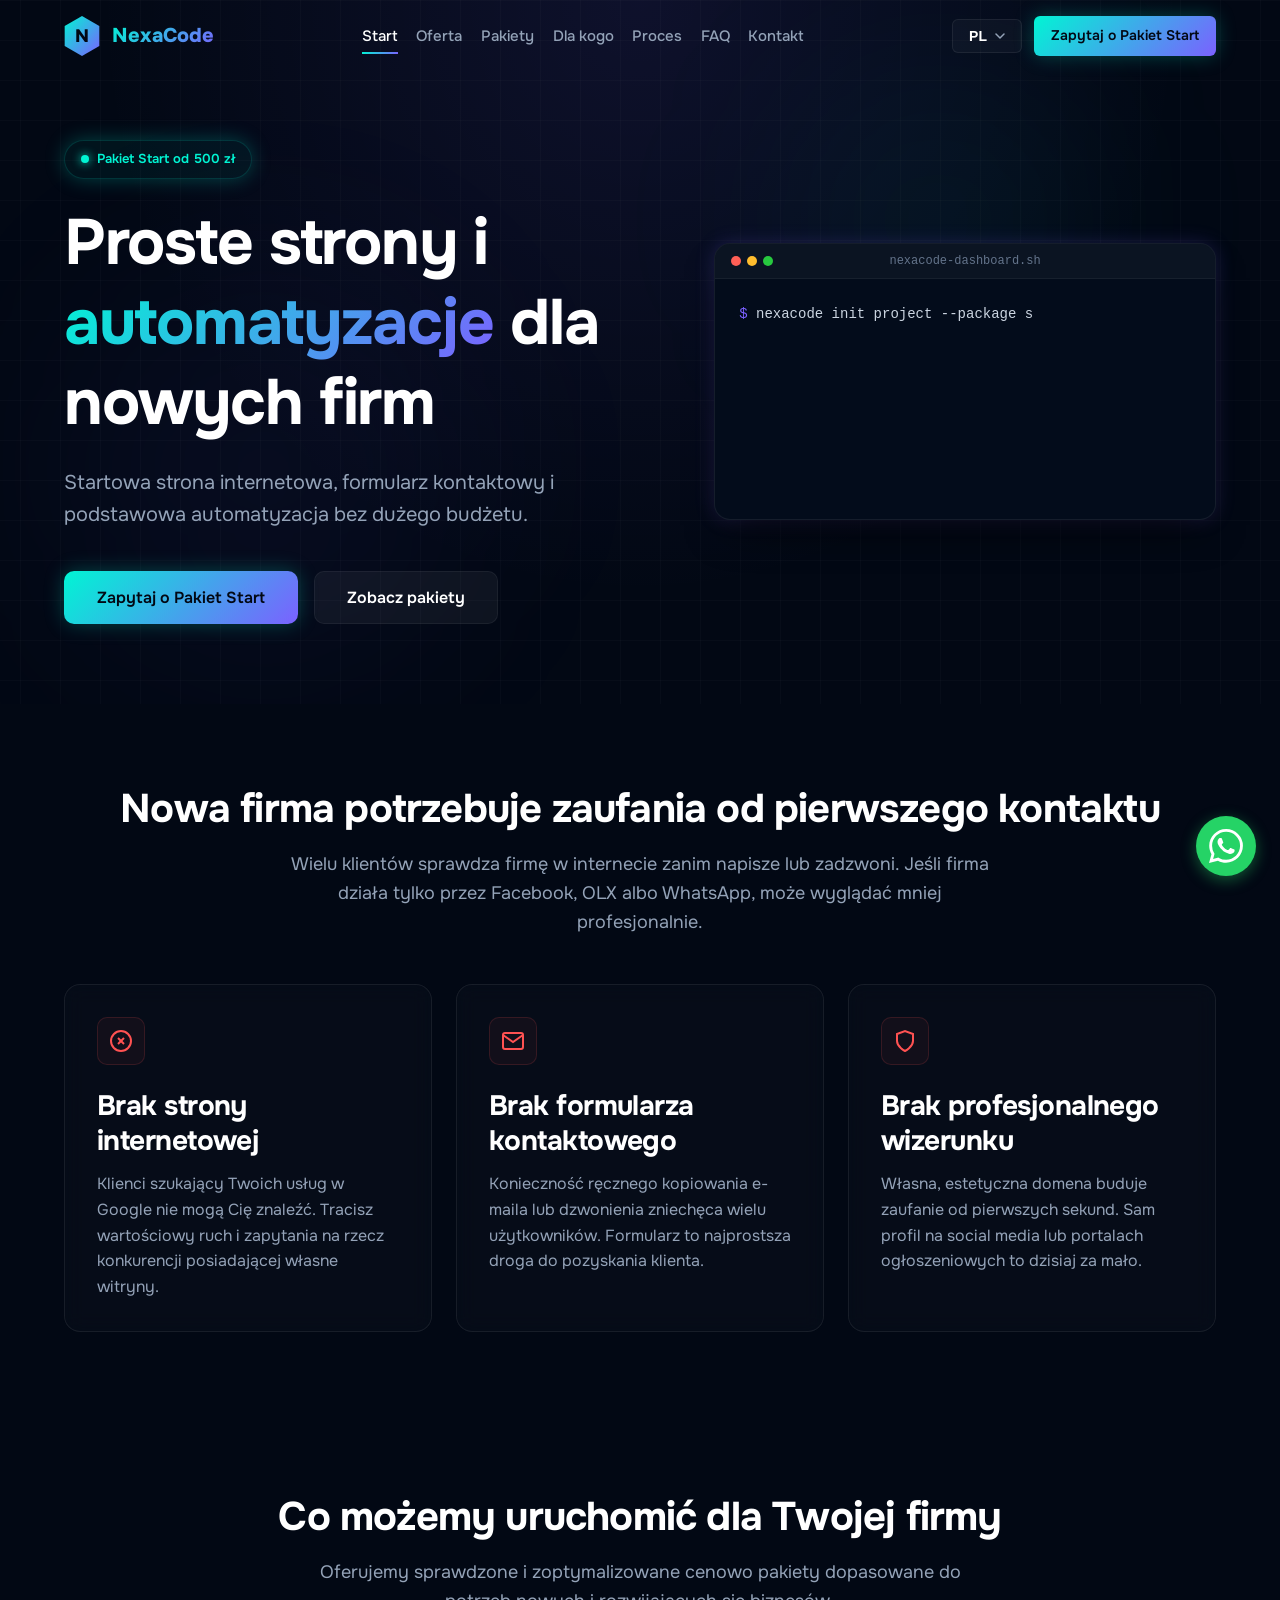
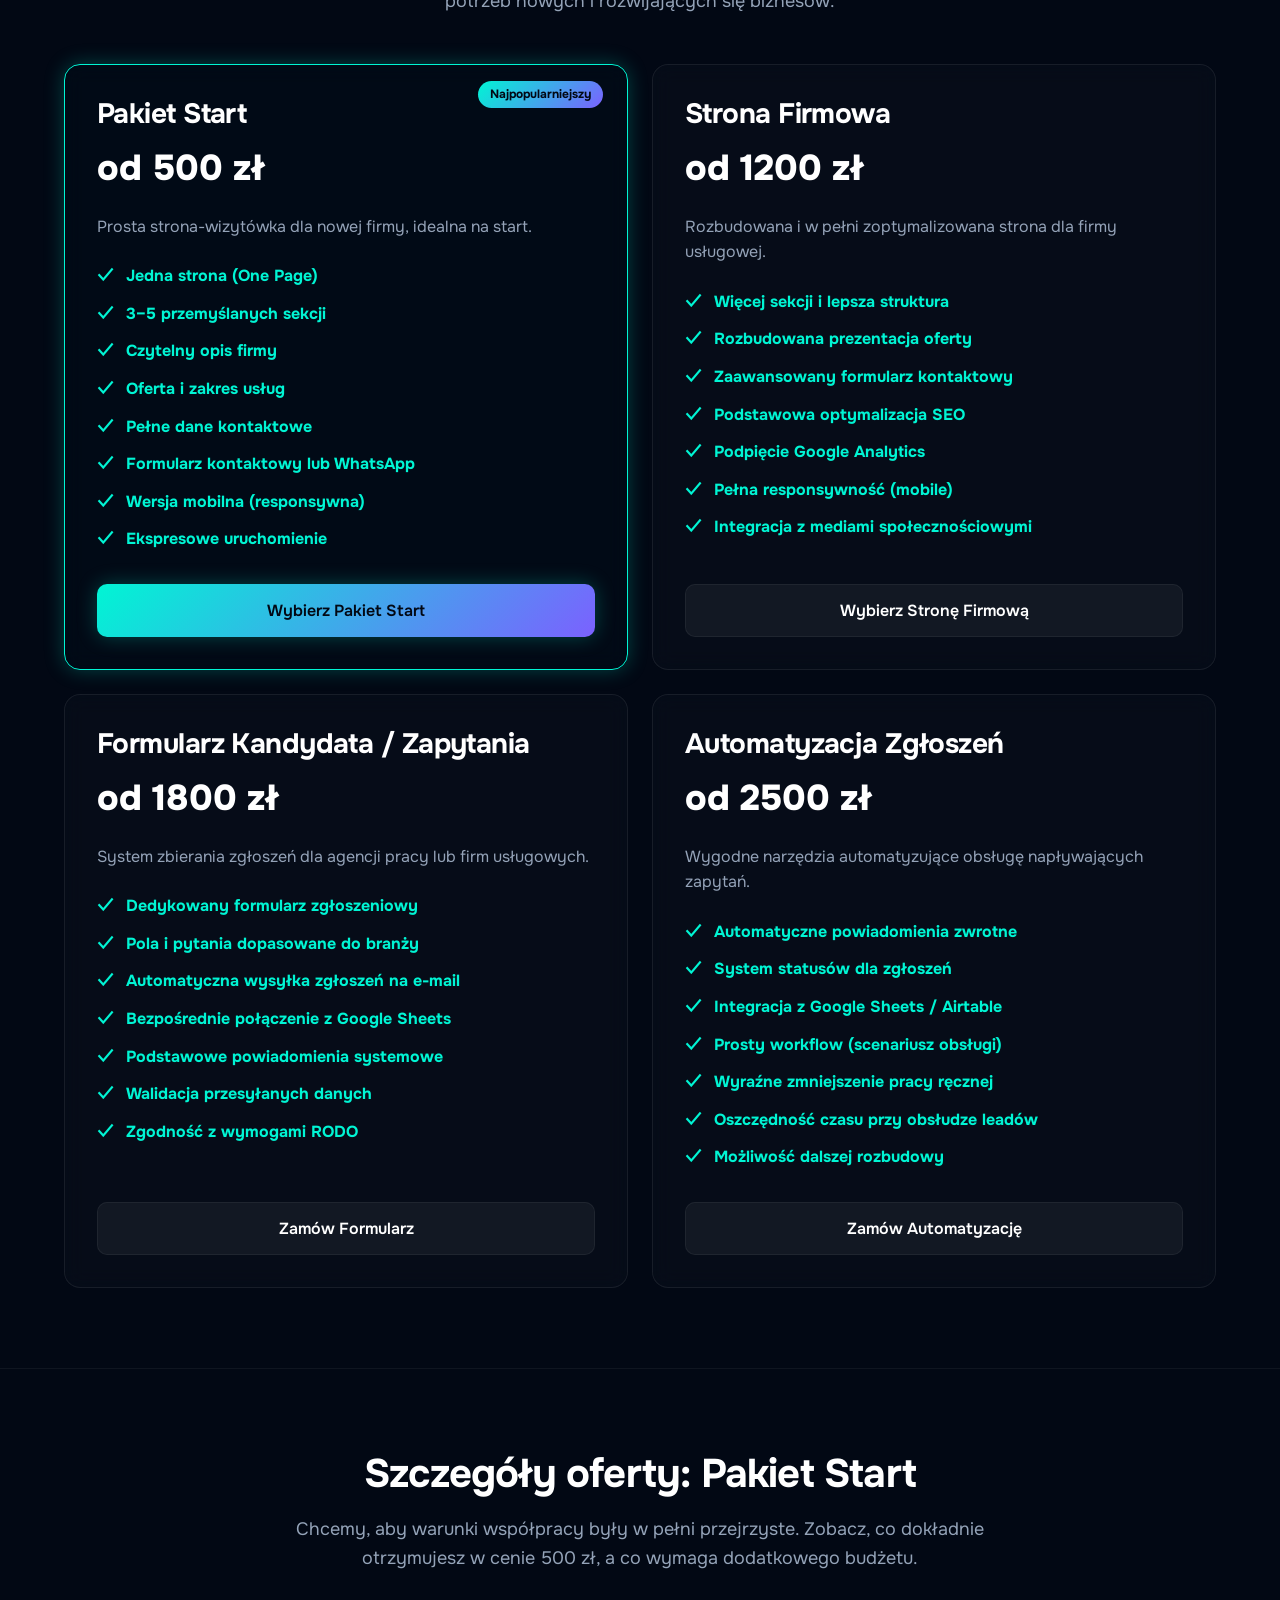
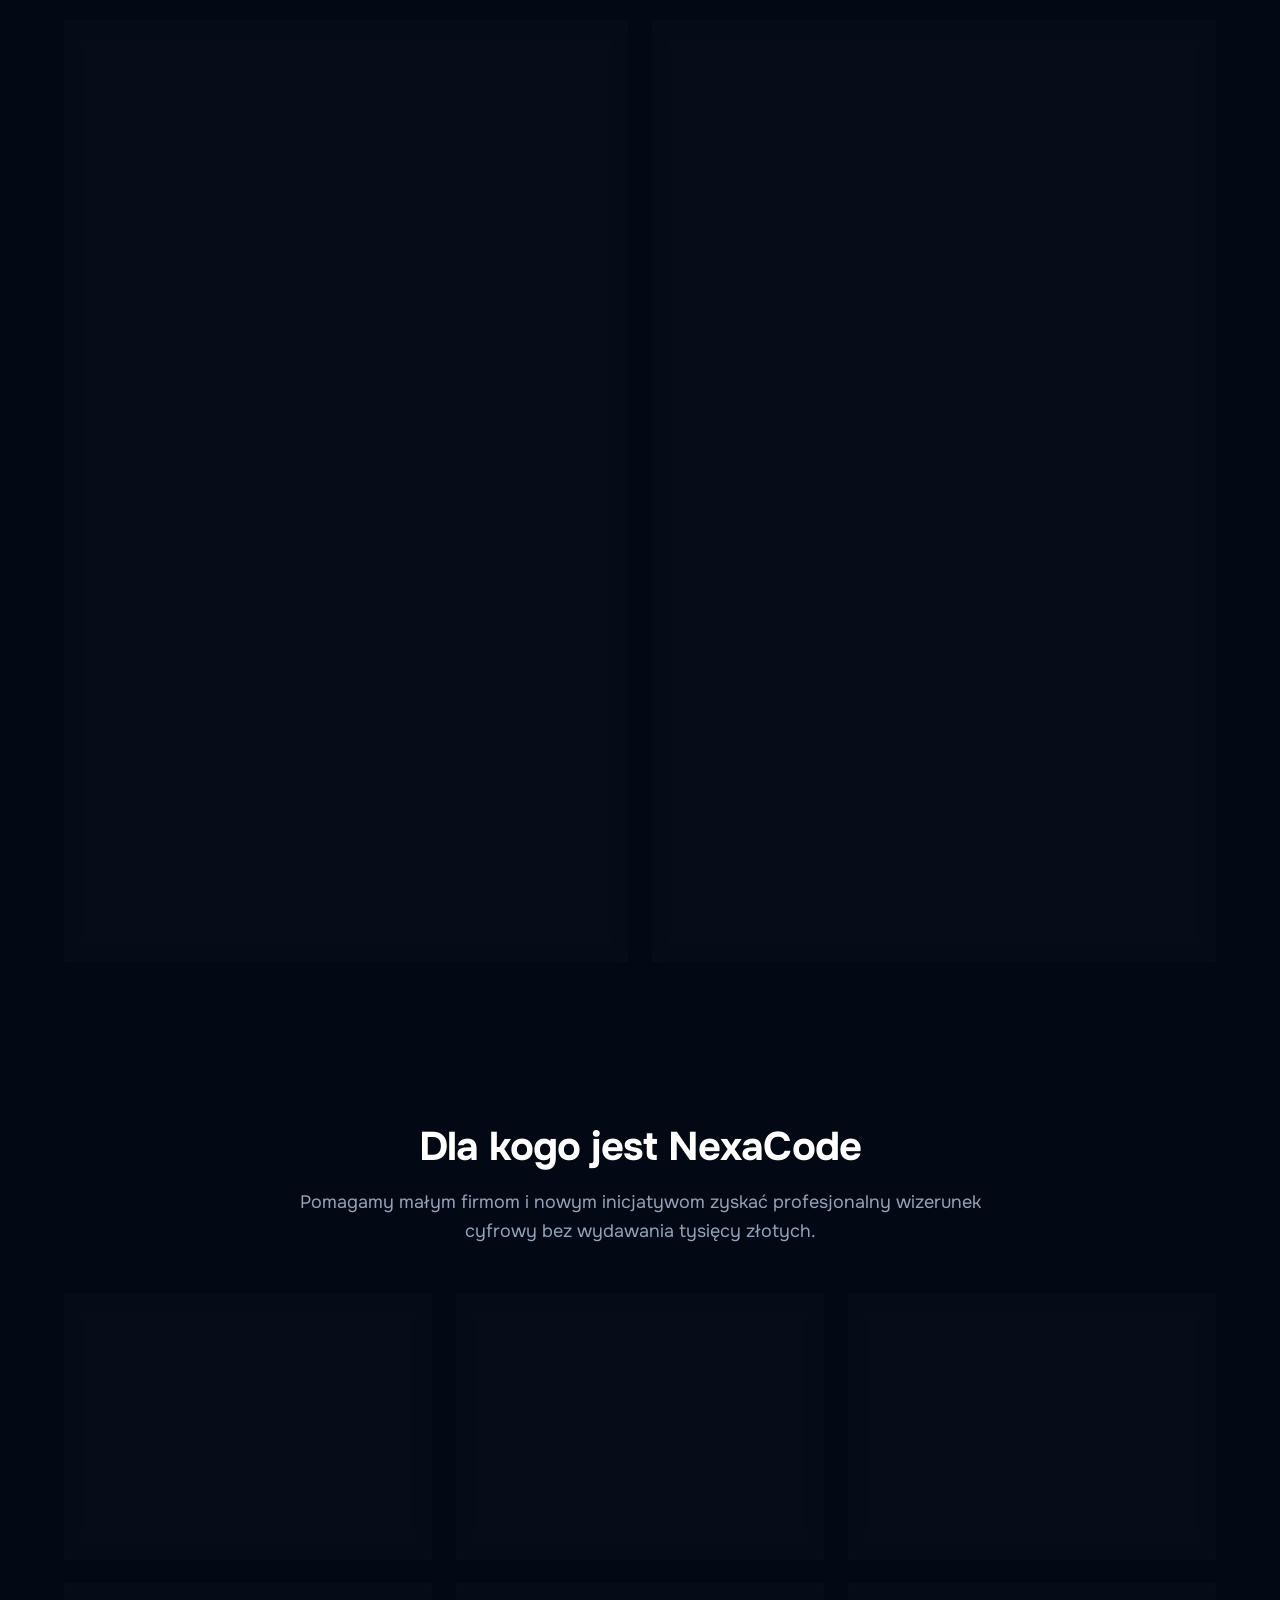
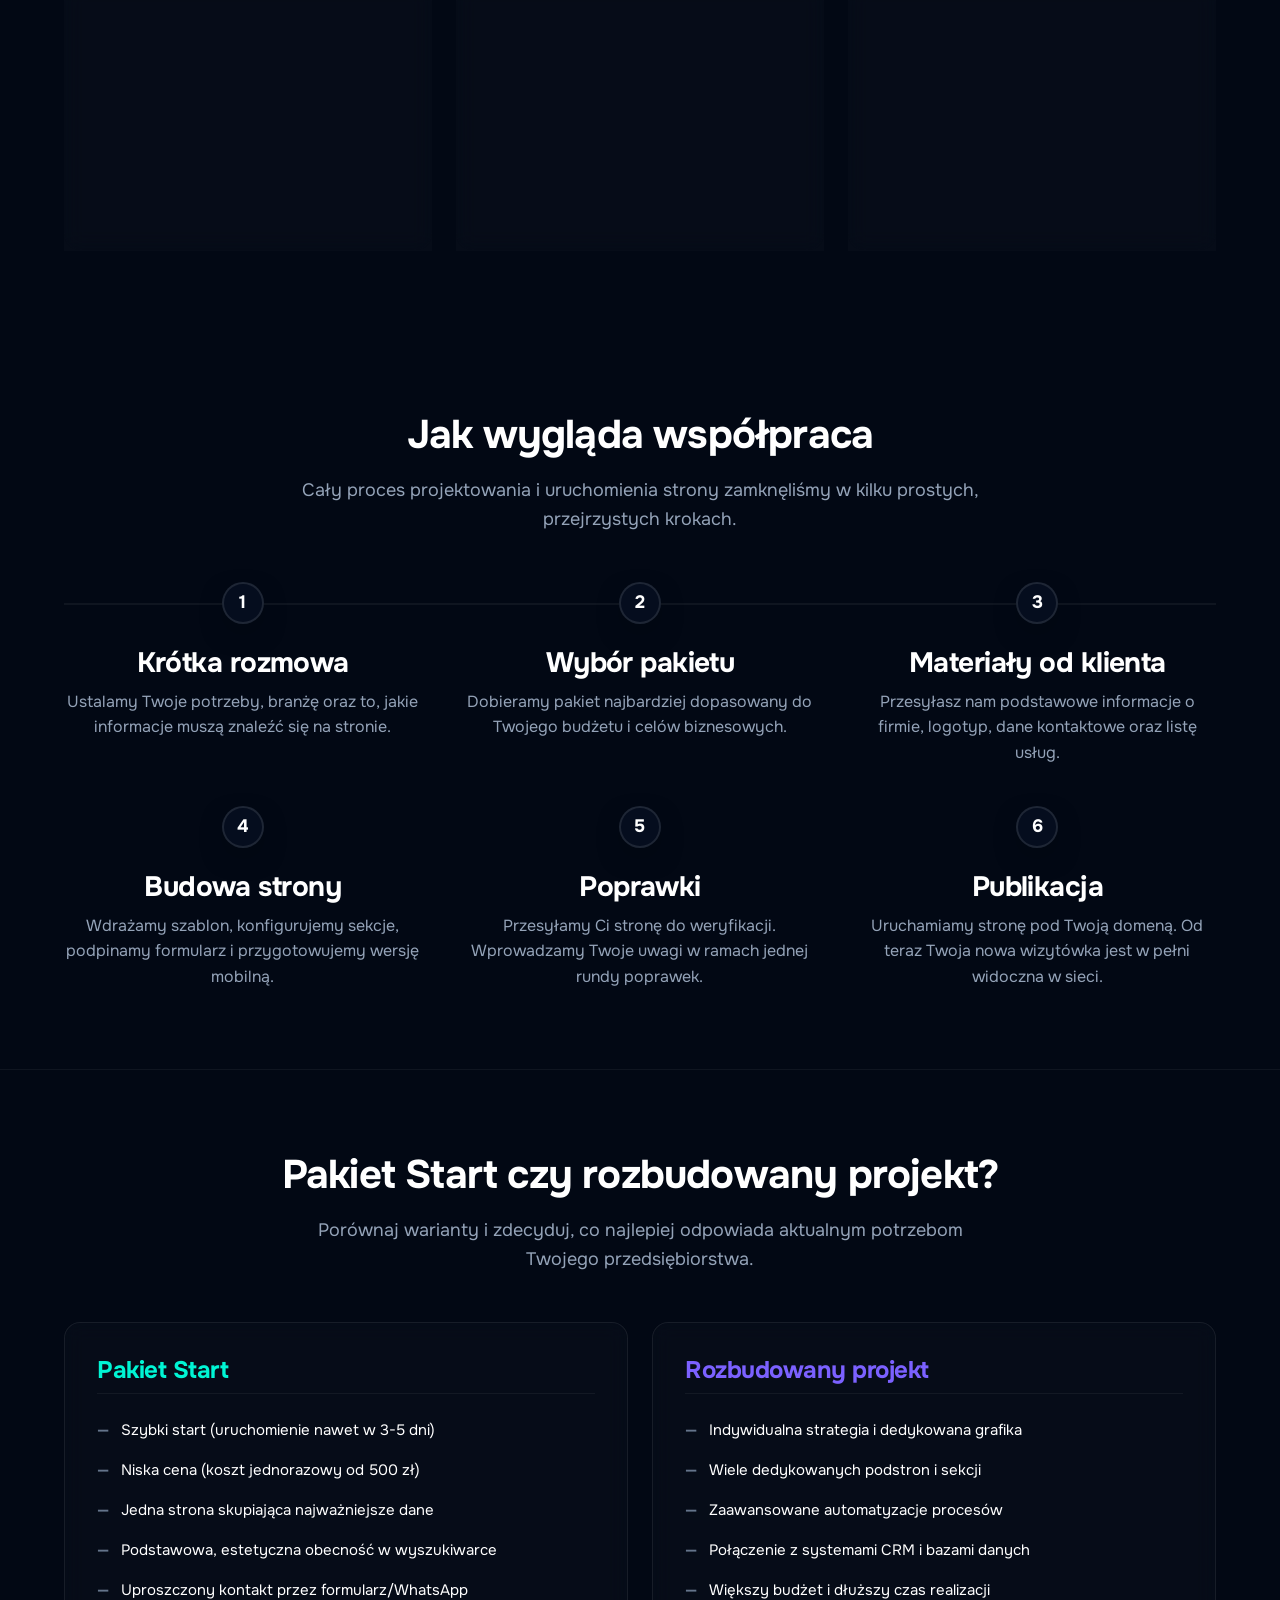
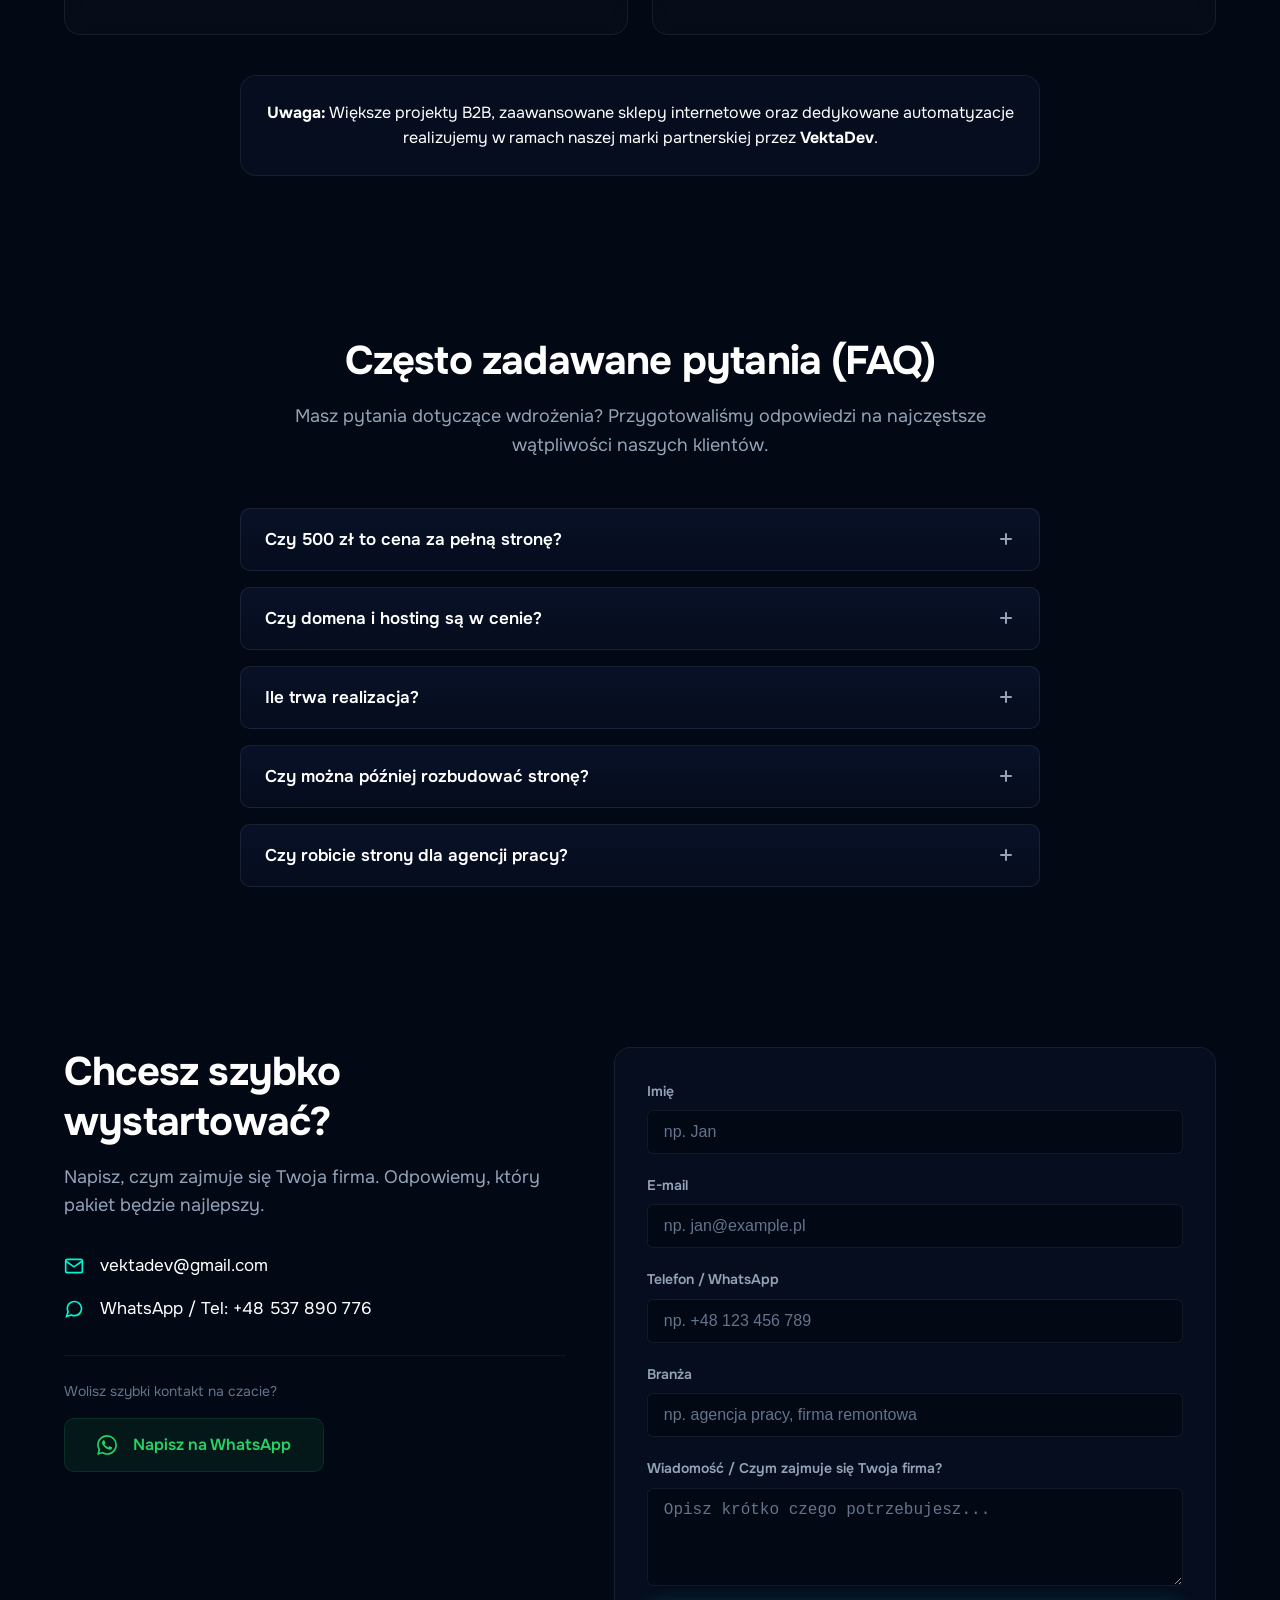
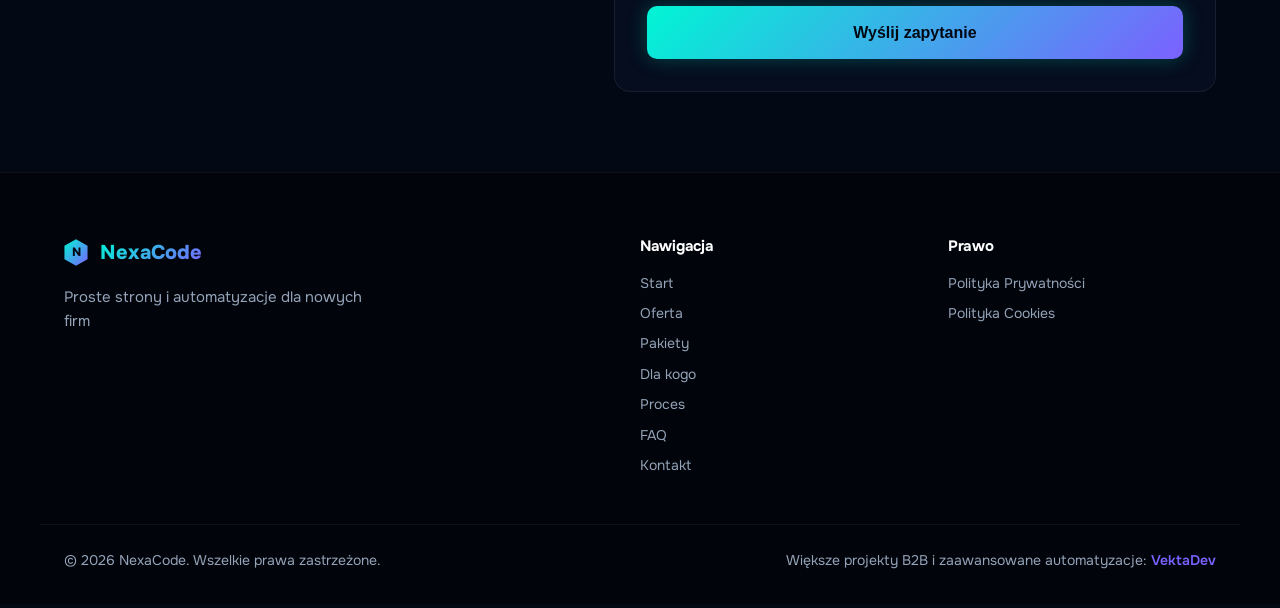
==== commit 4214cf02: "feat: add Vercel Analytics and Speed Insights scripts" ====
--- a/index.html
+++ b/index.html
@@ -20,6 +20,18 @@
         rel="stylesheet">
     <link rel="stylesheet" href="styles.css">
     <link rel="icon" type="image/svg+xml" href="favicon.svg">
+
+    <!-- Vercel Web Analytics -->
+    <script>
+        window.va = window.va || function () { (window.vaq = window.vaq || []).push(arguments); };
+    </script>
+    <script defer src="/_vercel/insights/script.js"></script>
+
+    <!-- Vercel Speed Insights -->
+    <script>
+        window.si = window.si || function () { (window.siq = window.siq || []).push(arguments); };
+    </script>
+    <script defer src="/_vercel/speed-insights/script.js"></script>
 </head>
 
 <body>
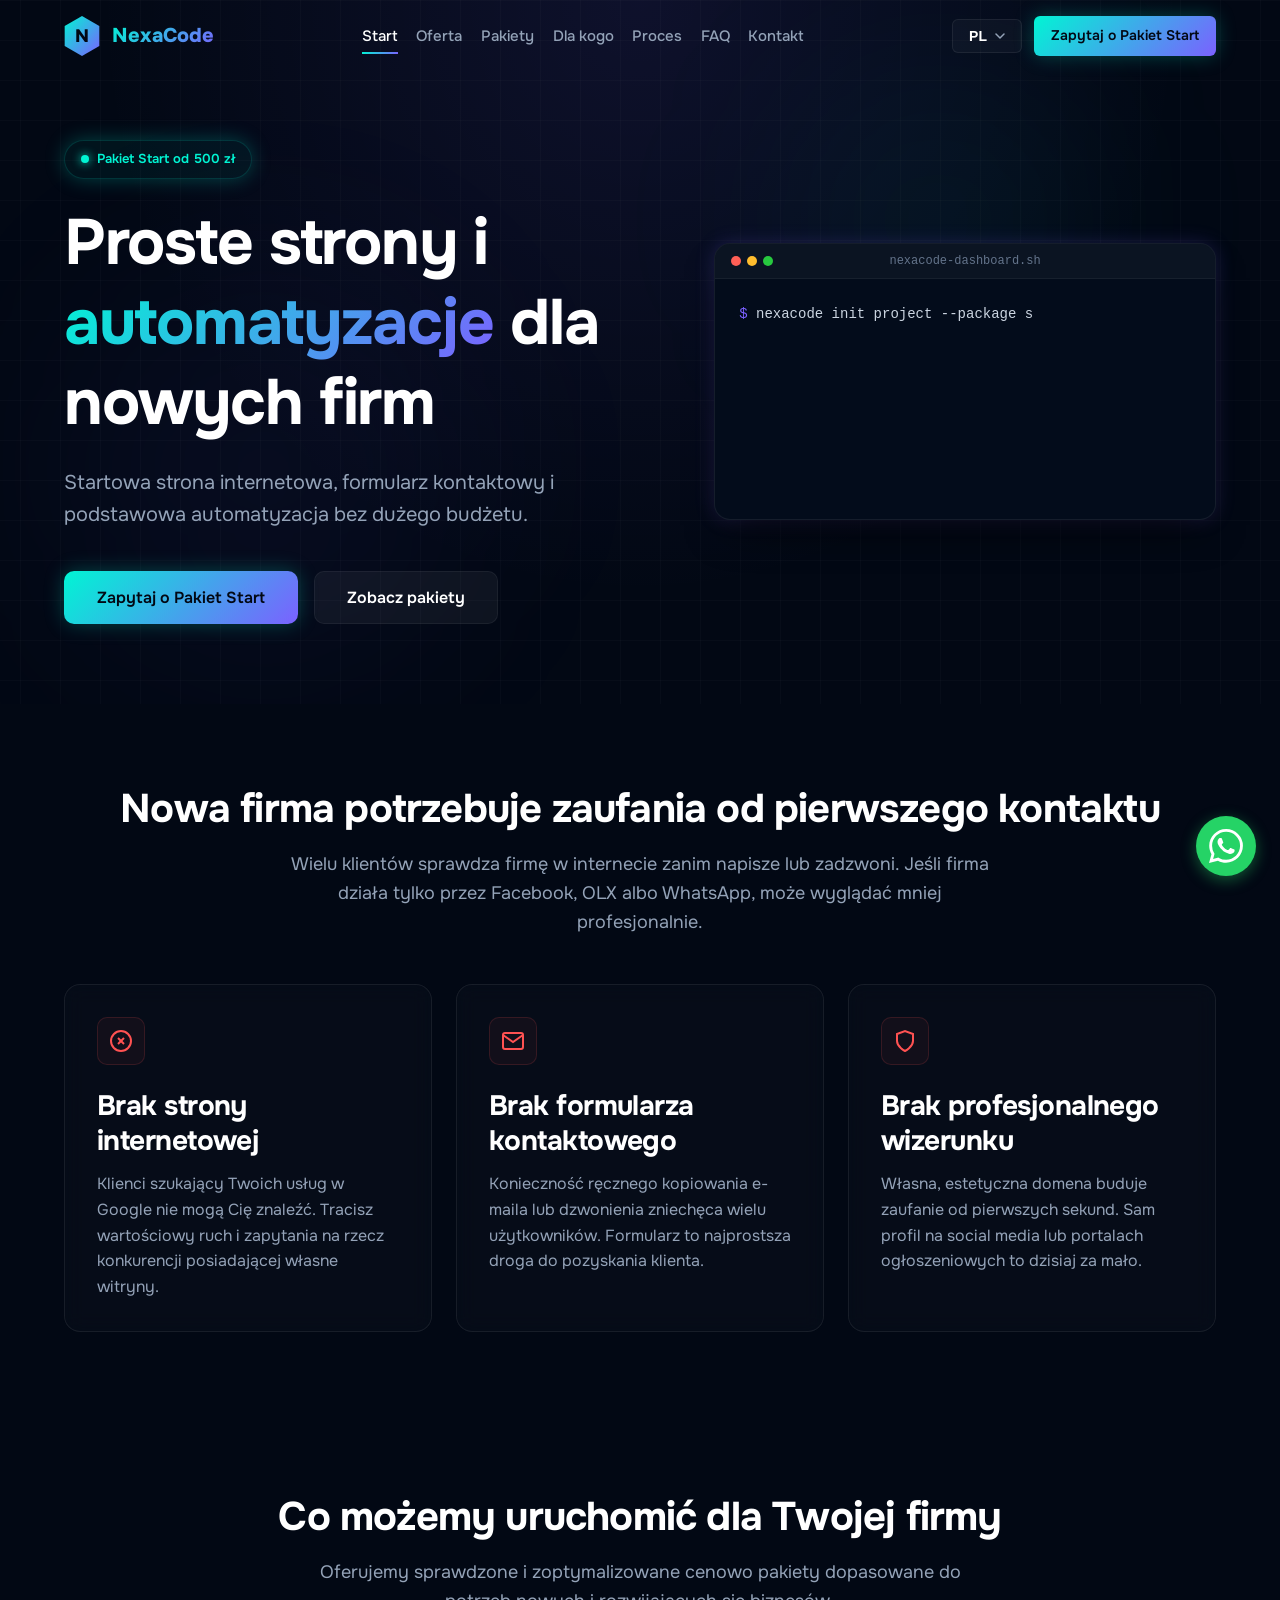
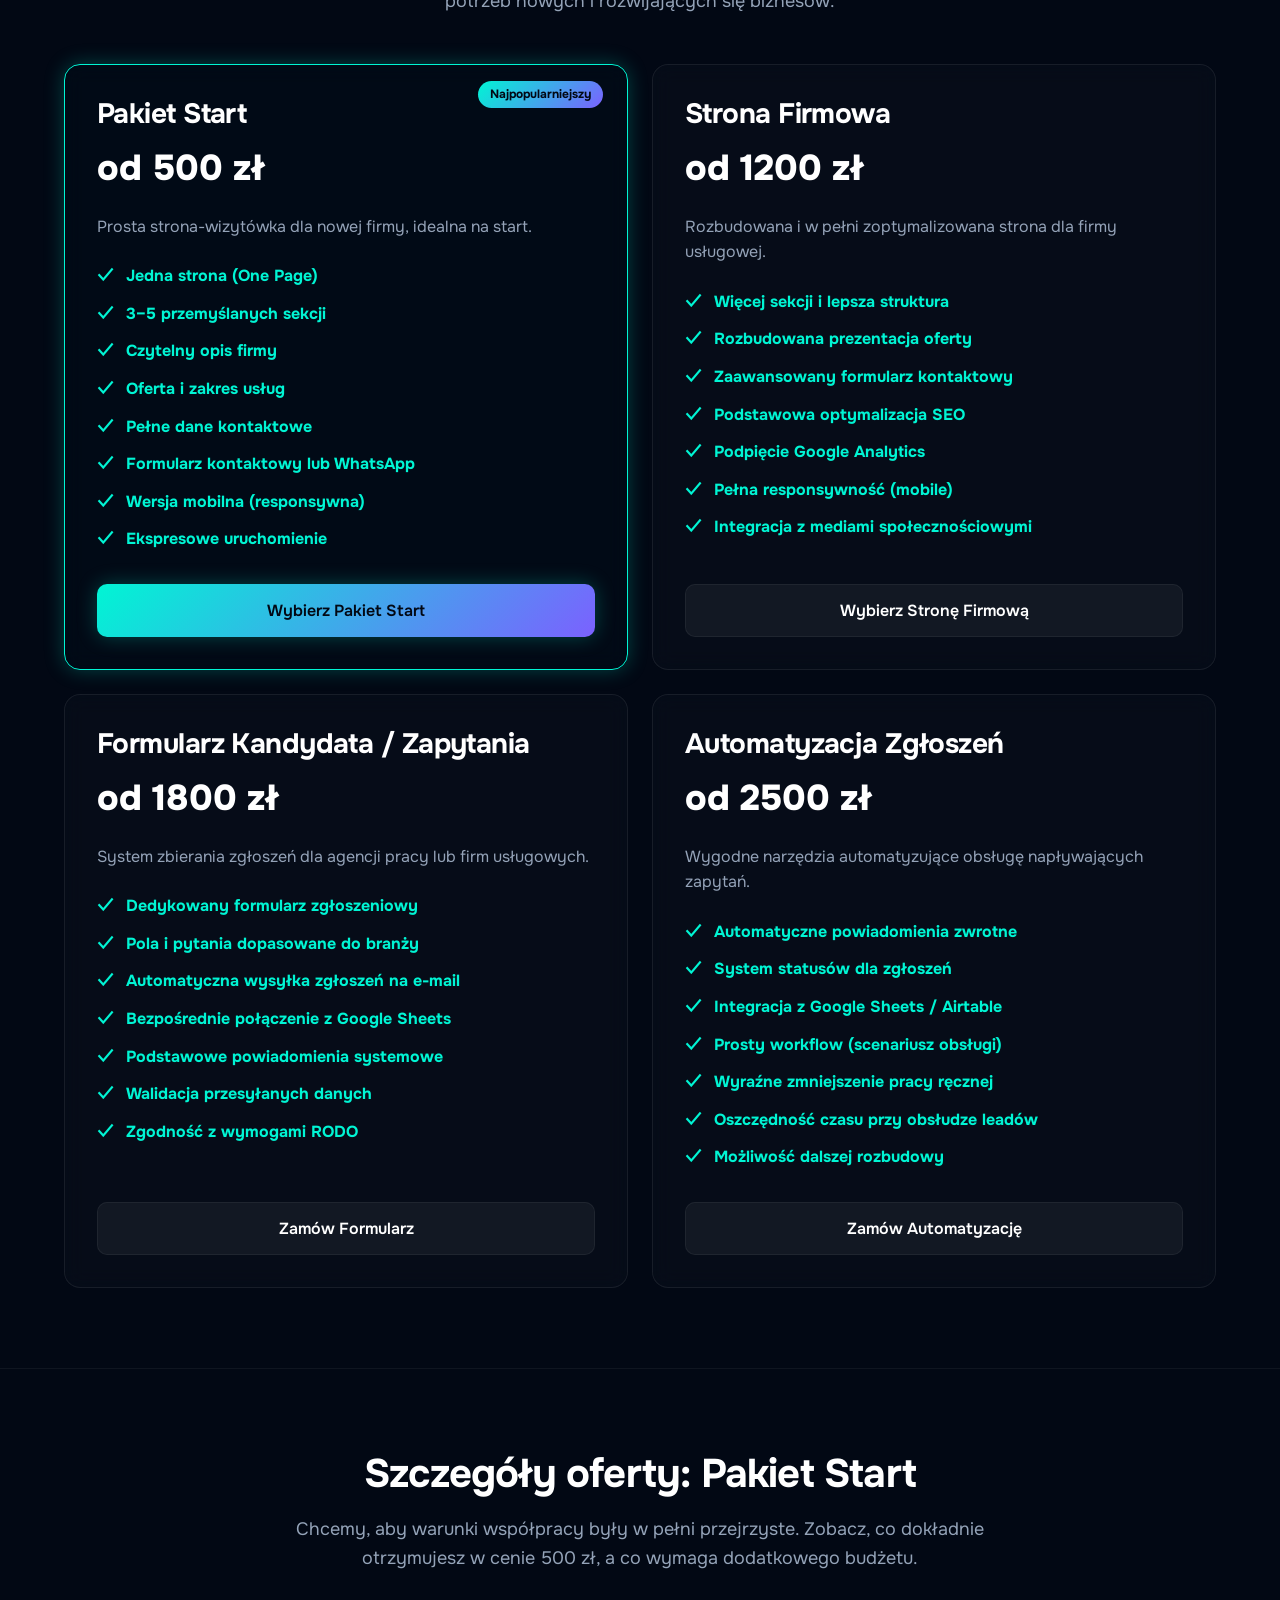
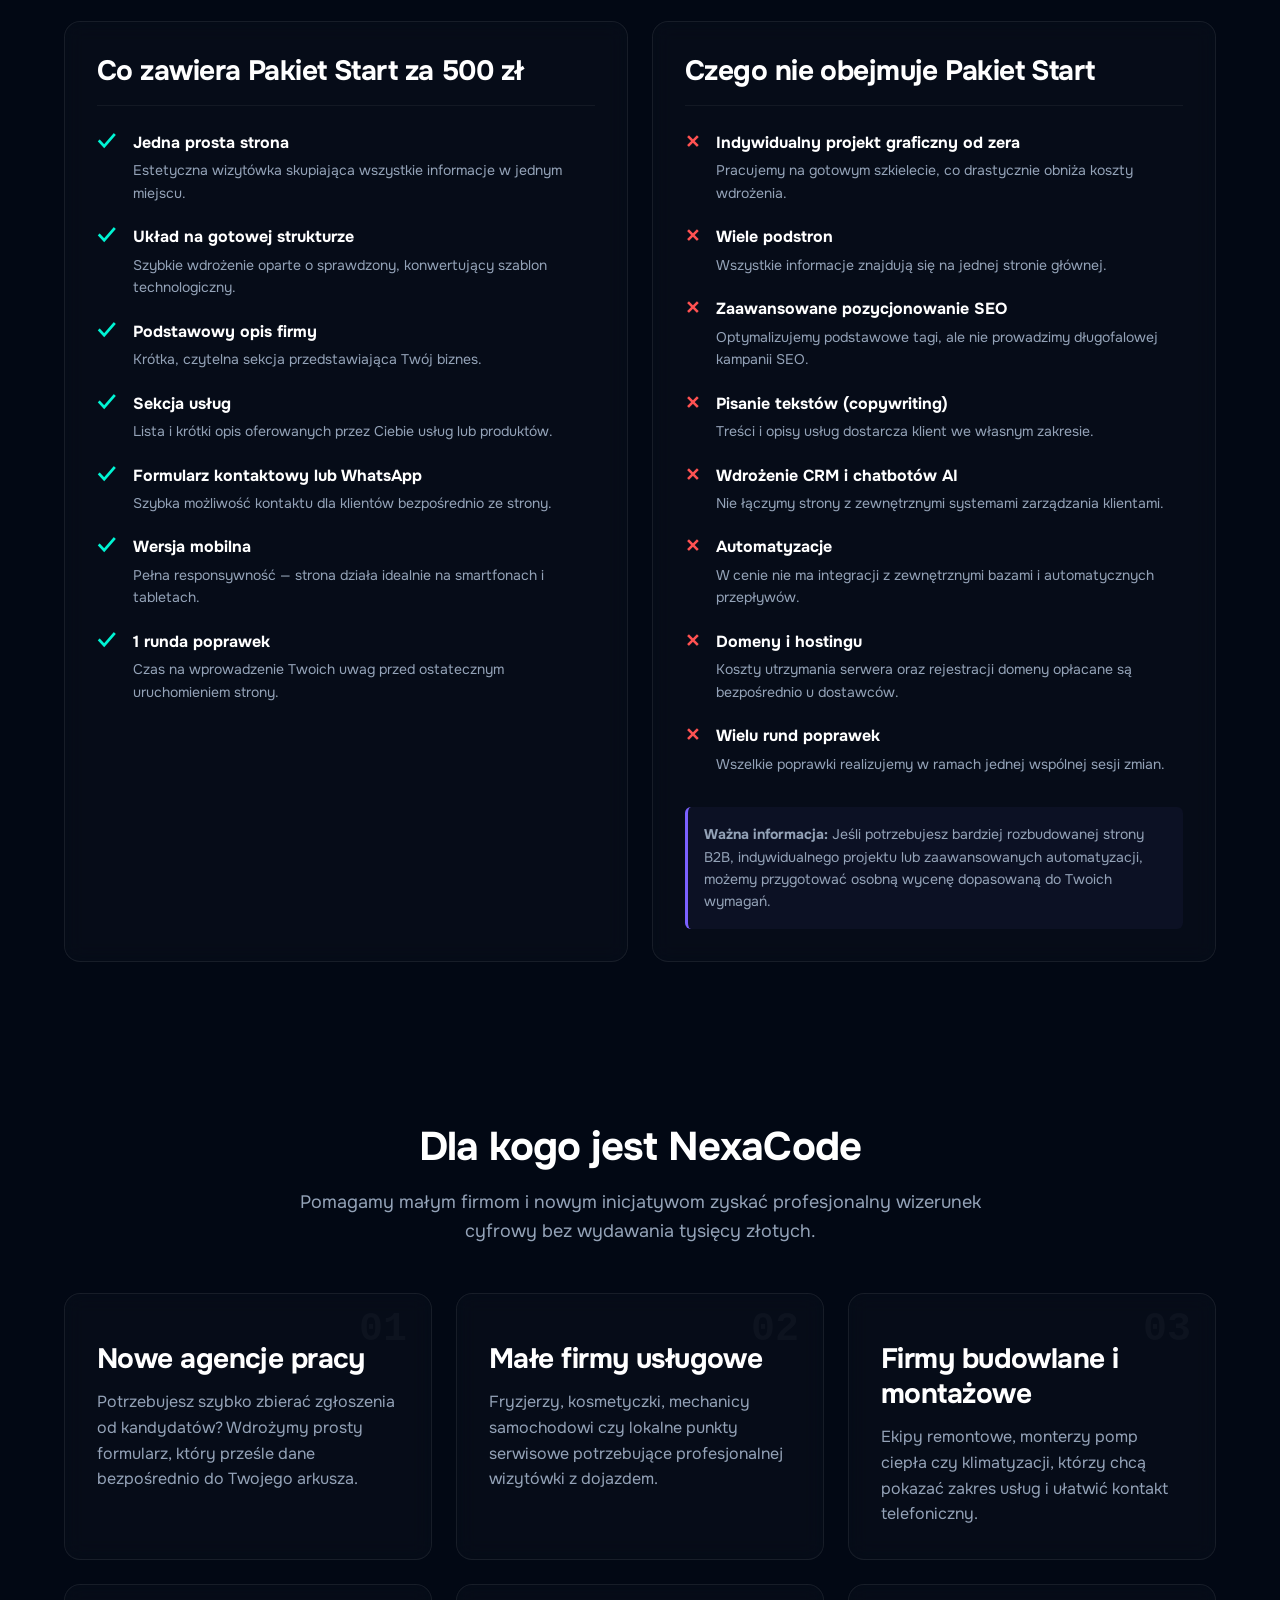
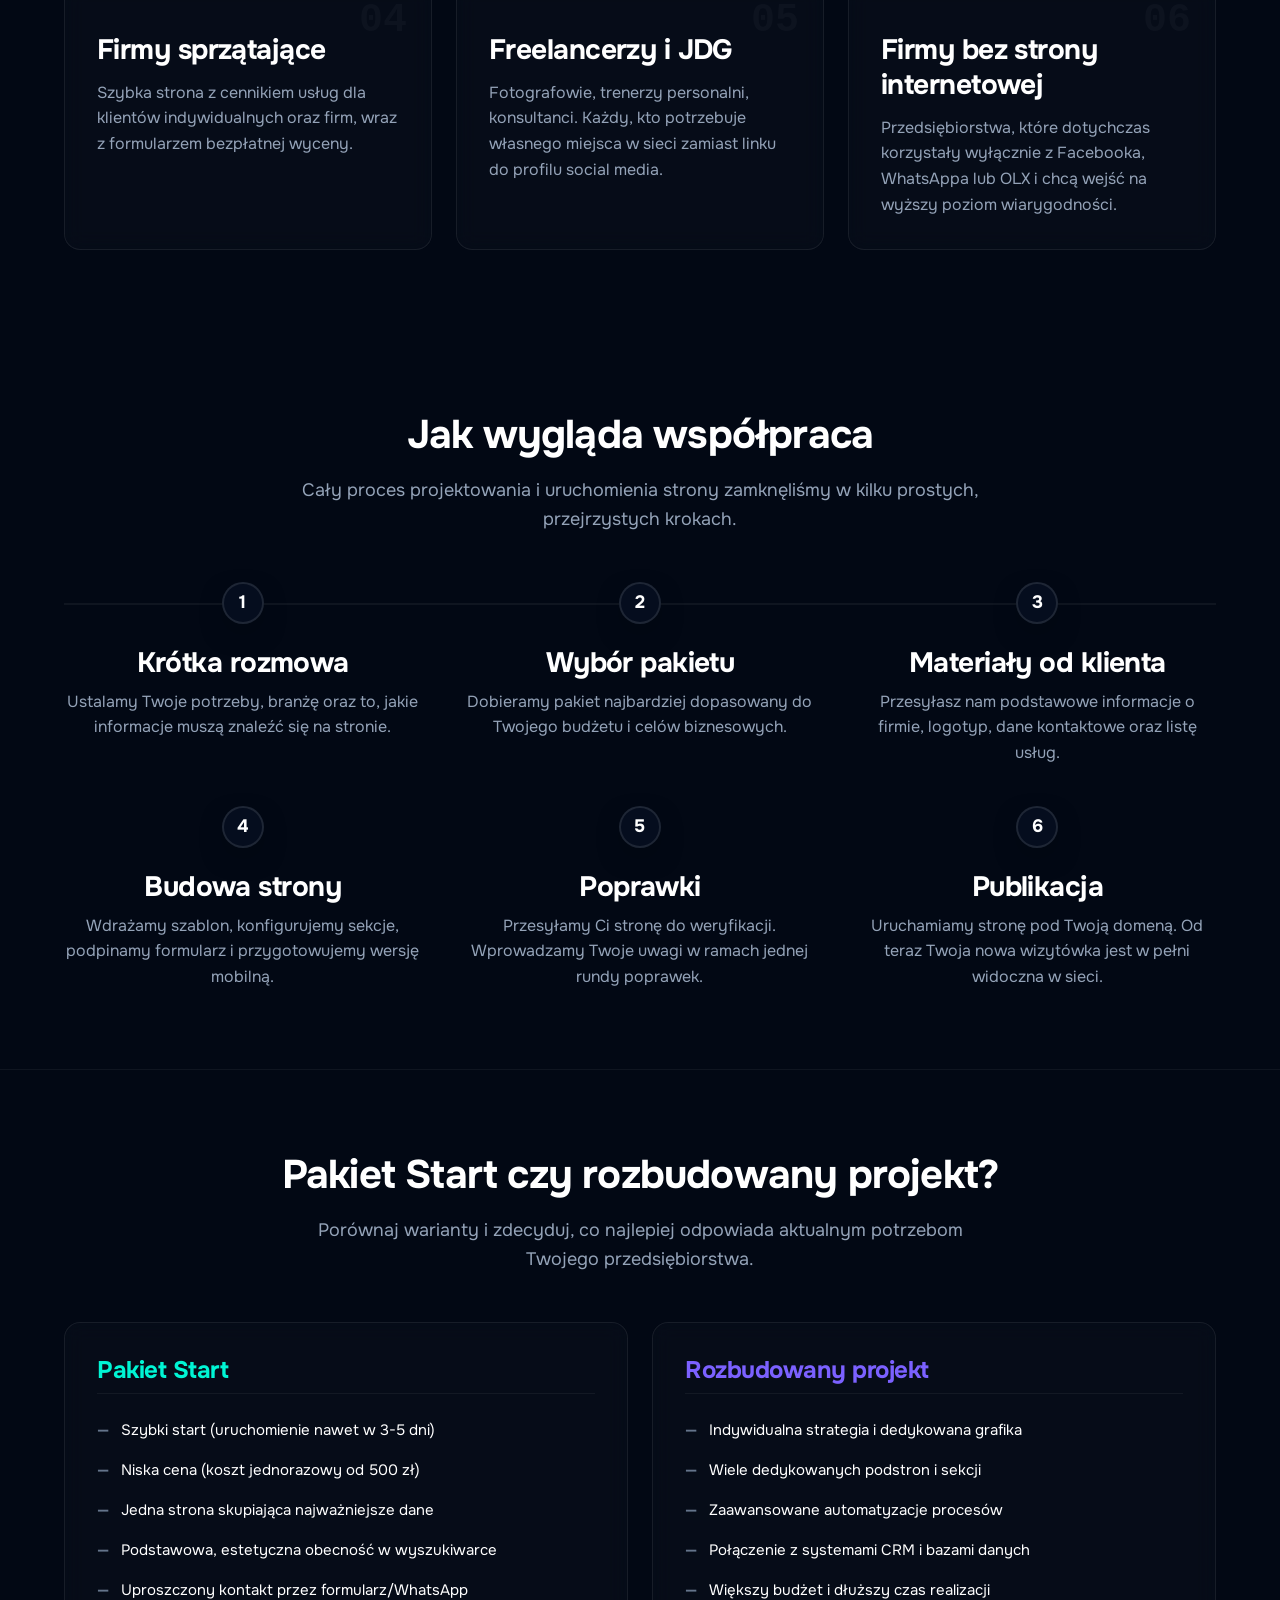
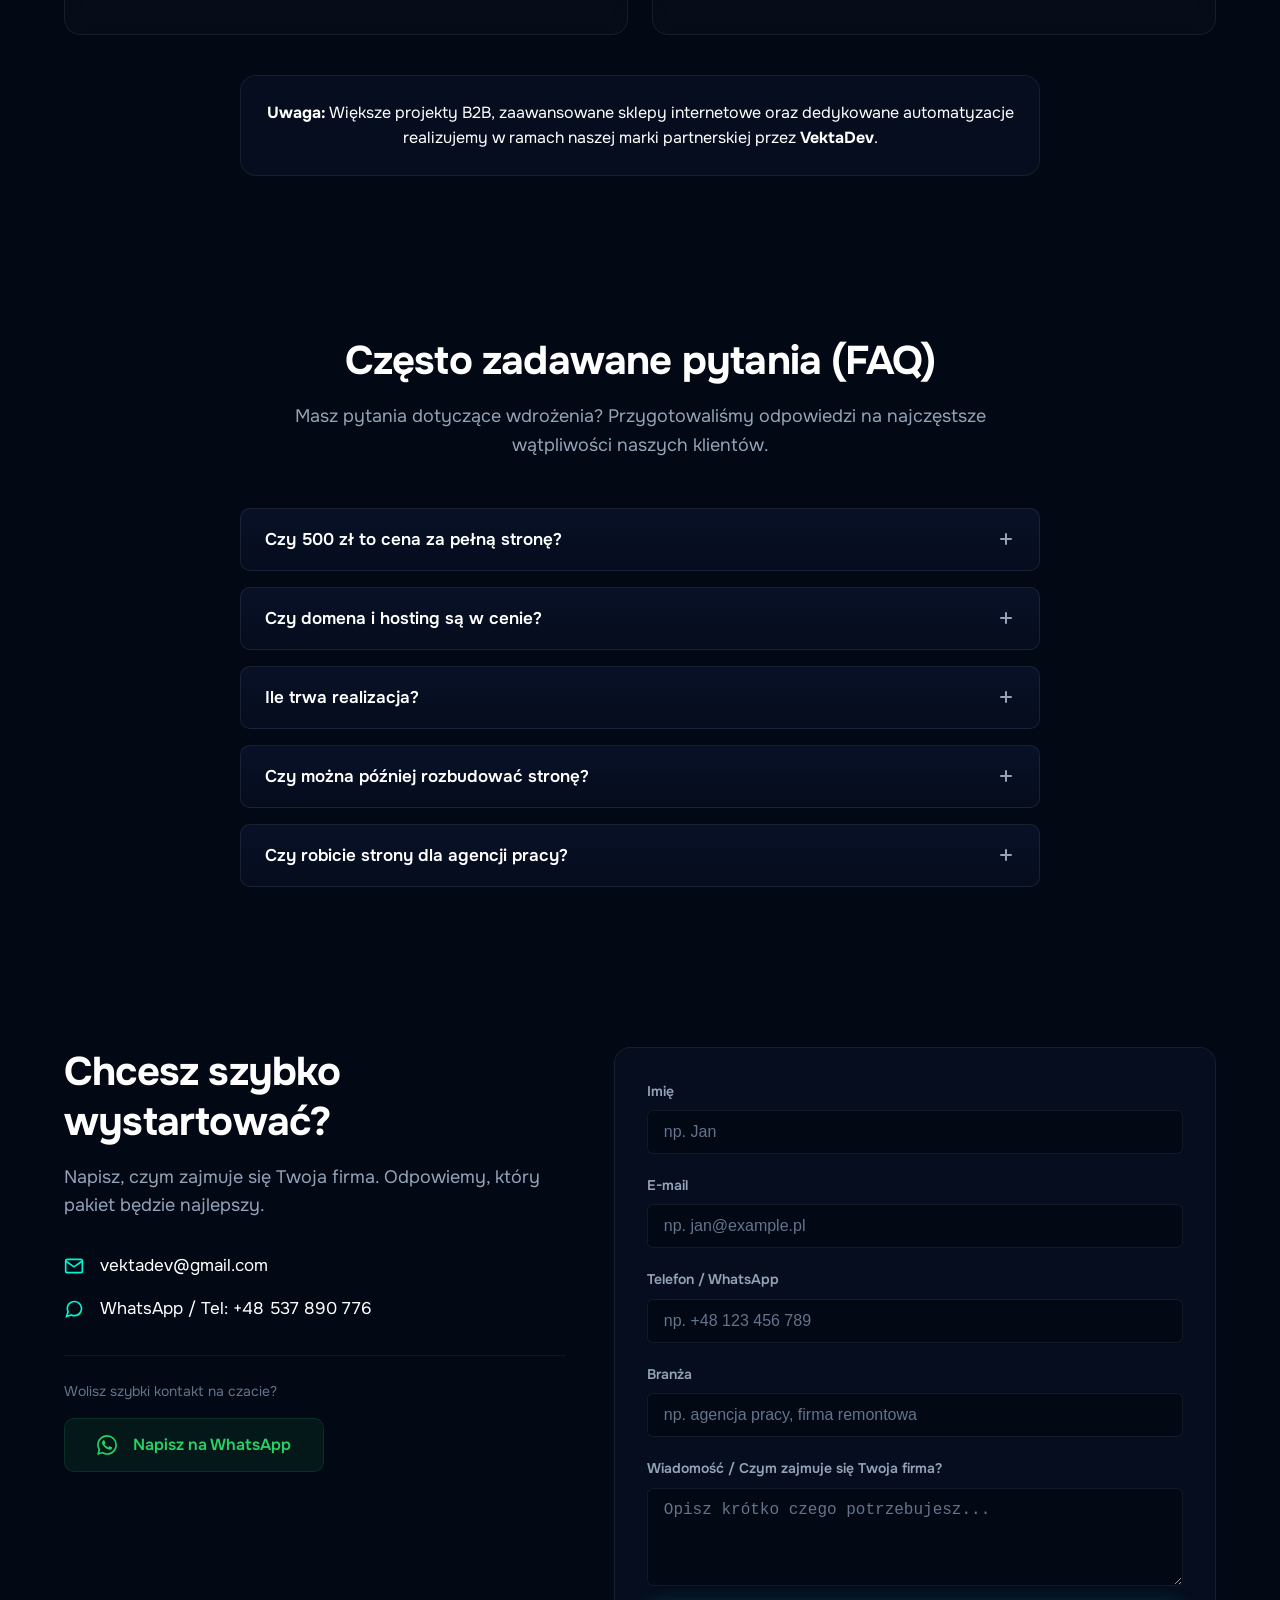
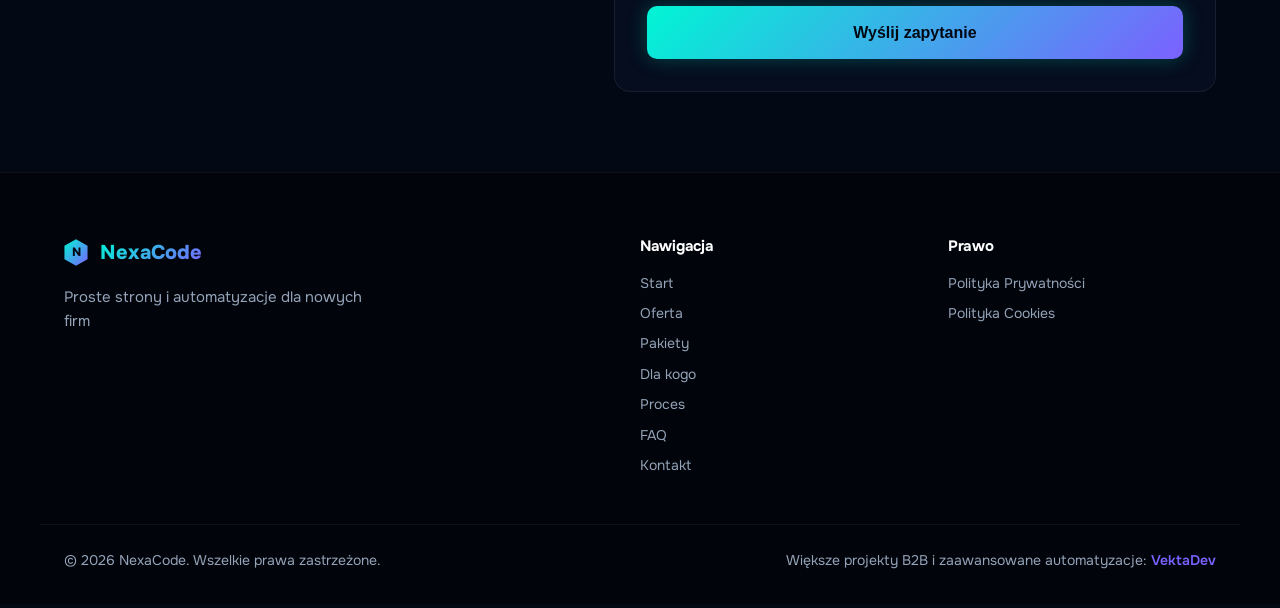
==== commit cf87d499: "feat: add Google Analytics 4 globally to index.html" ====
--- a/index.html
+++ b/index.html
@@ -2,6 +2,15 @@
 <html lang="pl">
 
 <head>
+    <!-- Google tag (gtag.js) -->
+    <script async src="https://www.googletagmanager.com/gtag/js?id=G-PFH1VFEWWZ"></script>
+    <script>
+        window.dataLayer = window.dataLayer || [];
+        function gtag(){dataLayer.push(arguments);}
+        gtag('js', new Date());
+
+        gtag('config', 'G-PFH1VFEWWZ');
+    </script>
     <meta charset="UTF-8">
     <meta name="viewport" content="width=device-width, initial-scale=1.0">
     <title>NexaCode — proste strony i automatyzacje dla nowych firm</title>
